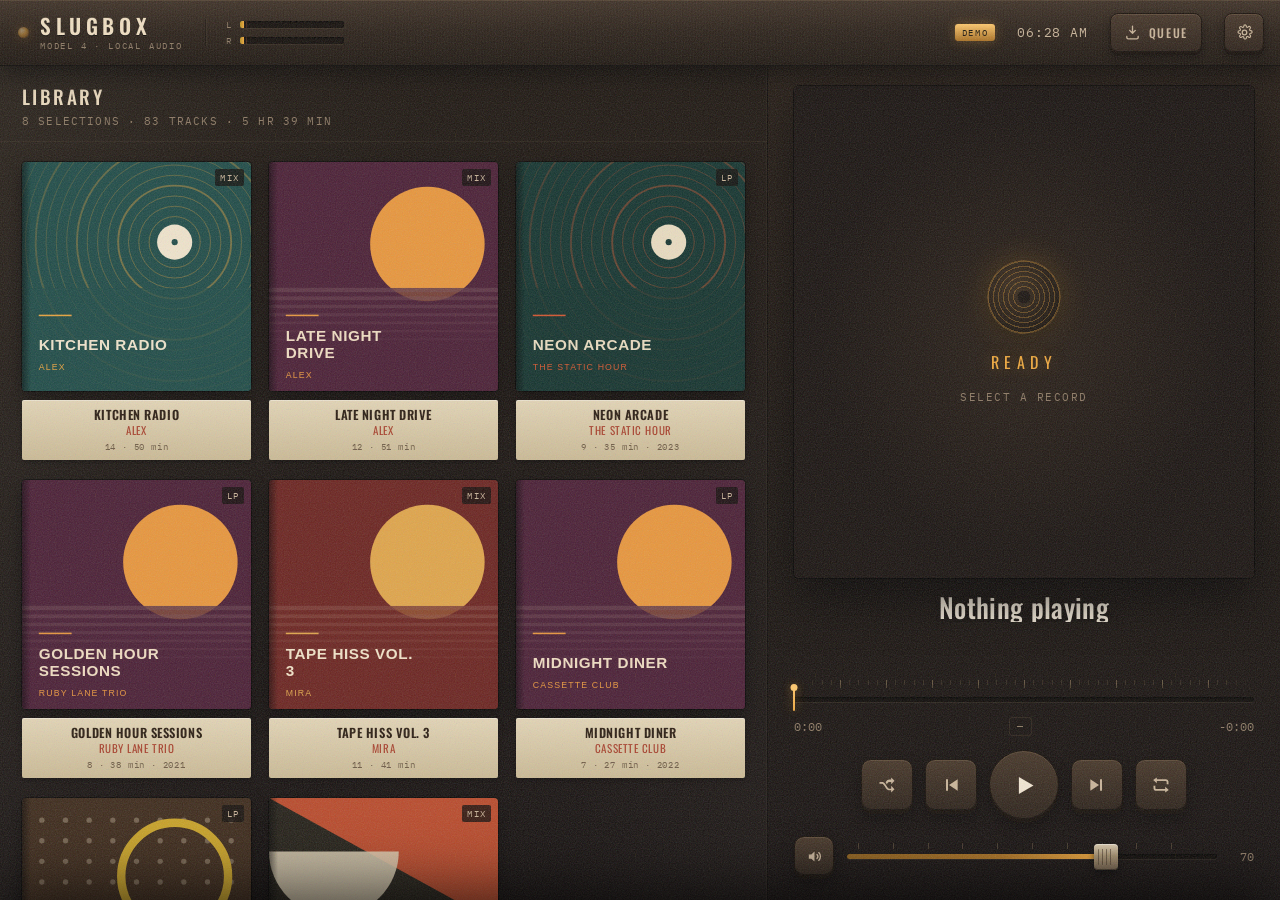
==== static/index.html @ 5a149fad "Complete Slugbox jukebox: offline fonts, download polish, test suite, and clean configuration" ====
<!doctype html>
<html lang="en">
<head>
<meta charset="utf-8">
<meta name="viewport" content="width=device-width, initial-scale=1, viewport-fit=cover">
<meta name="color-scheme" content="dark">
<title>SLUGBOX</title>
<link rel="icon" href="data:image/svg+xml,%3Csvg xmlns='http://www.w3.org/2000/svg' viewBox='0 0 32 32'%3E%3Crect width='32' height='32' rx='6' fill='%231a1410'/%3E%3Ccircle cx='16' cy='16' r='11' fill='none' stroke='%23f0a83c' stroke-width='1.2' opacity='.5'/%3E%3Ccircle cx='16' cy='16' r='7.5' fill='none' stroke='%23f0a83c' stroke-width='1.2' opacity='.7'/%3E%3Ccircle cx='16' cy='16' r='3.6' fill='%23e3d5b6'/%3E%3Ccircle cx='16' cy='16' r='1.1' fill='%231a1410'/%3E%3C/svg%3E">
<link rel="stylesheet" href="fonts.css">
<link rel="preconnect" href="https://fonts.googleapis.com">
<link rel="preconnect" href="https://fonts.gstatic.com" crossorigin>
<link href="https://fonts.googleapis.com/css2?family=IBM+Plex+Mono:wght@400;500&family=Oswald:wght@300;400;500;600&family=Rubik:wght@300;400;500;600&display=swap" rel="stylesheet">
<style>
/* ============================================================
   SLUGBOX — local jukebox
   Palette: warm brown-blacks, amber lamp-light, aged cream.
   No pure black, no pure white, no blue-tinted grays.
   ============================================================ */
:root{
  --bg-0:#120e0b;          /* cabinet shell */
  --bg-1:#1a1410;          /* library bed */
  --bg-2:#221a14;          /* stage bed */
  --bg-3:#2b211a;          /* raised card */
  --bg-4:#382b20;          /* control face */
  --edge:#0d0a08;          /* hard shadow edge */
  --hair:rgba(232,197,141,.10);
  --hair-2:rgba(232,197,141,.055);

  --ink:#f3e7d3;           /* primary */
  --ink-2:#c9b499;         /* secondary */
  --ink-3:#8d7a64;         /* tertiary */

  --amber:#f0a83c;
  --amber-hi:#ffc86b;
  --amber-dim:#a86f21;
  --glow:rgba(240,168,60,.34);

  --cream:#e3d5b6;         /* title-strip paper */
  --cream-2:#cbba95;
  --strip-ink:#2a1c11;
  --strip-red:#a8402c;     /* artist line, as on real title strips */

  --font-display:Oswald,"Arial Narrow","Helvetica Neue Condensed",Impact,sans-serif;
  --font-body:Rubik,"Segoe UI",system-ui,-apple-system,sans-serif;
  --font-mono:"IBM Plex Mono","DejaVu Sans Mono",Consolas,monospace;

  --bevel:inset 0 1px 0 rgba(255,220,170,.12), inset 0 -1px 0 rgba(0,0,0,.5);
  --lift:0 3px 0 #150f0a, 0 7px 14px rgba(0,0,0,.45);
  --r:10px;
  --head-h:66px;
}

*{box-sizing:border-box}
[hidden]{display:none!important}
html,body{height:100%;margin:0}
body{
  background:var(--bg-0);
  color:var(--ink);
  font-family:var(--font-body);
  font-size:14px;
  overflow:hidden;
  -webkit-font-smoothing:antialiased;
  -webkit-tap-highlight-color:transparent;
  user-select:none;
  touch-action:manipulation;
}
button,input,select{font:inherit;color:inherit}
button{cursor:pointer;border:0;background:none;padding:0}
h1,h2,h3,p{margin:0}
.mono{font-family:var(--font-mono);font-variant-numeric:tabular-nums}
.sr{position:absolute;width:1px;height:1px;overflow:hidden;clip:rect(0 0 0 0)}
:focus{outline:none}
:focus-visible{outline:2px solid var(--amber);outline-offset:2px;border-radius:4px}
input:focus-visible{outline:none}   /* .input:focus already draws its own ring */

/* ---- cabinet ------------------------------------------------ */
.cabinet{
  position:relative;height:100%;
  display:grid;grid-template-rows:var(--head-h) minmax(0,1fr);
  background:
    radial-gradient(130% 70% at 50% -12%, rgba(240,168,60,.085), transparent 62%),
    radial-gradient(110% 60% at 50% 112%, rgba(168,64,44,.055), transparent 60%),
    var(--bg-0);
}
/* film grain — static layer, no blend mode (cheap on the Pi) */
.cabinet::after{
  content:"";position:absolute;inset:0;pointer-events:none;z-index:60;opacity:.19;
  background-image:url("data:image/svg+xml,%3Csvg xmlns='http://www.w3.org/2000/svg' width='180' height='180'%3E%3Cfilter id='n'%3E%3CfeTurbulence type='fractalNoise' baseFrequency='.85' numOctaves='3'/%3E%3C/filter%3E%3Crect width='180' height='180' filter='url(%23n)'/%3E%3C/svg%3E");
}

/* ---- faceplate ---------------------------------------------- */
.faceplate{
  position:relative;z-index:10;
  display:flex;align-items:center;gap:22px;padding:0 16px 0 18px;
  background:linear-gradient(180deg,#3d3025 0%,#2a2018 48%,#1d1610 100%);
  border-bottom:1px solid var(--edge);
  box-shadow:inset 0 1px 0 rgba(255,214,160,.10), 0 8px 22px rgba(0,0,0,.55);
}
/* brushed-metal ruling */
.faceplate::before{
  content:"";position:absolute;inset:0;pointer-events:none;
  background:repeating-linear-gradient(90deg,rgba(255,235,205,.016) 0 1px,transparent 1px 3px);
}
.plate{display:flex;align-items:center;gap:11px;position:relative}
.lamp{
  width:11px;height:11px;border-radius:50%;flex:none;
  background:radial-gradient(circle at 35% 32%, #ffe3ad, var(--amber) 42%, #7a4a12 100%);
  box-shadow:0 0 10px var(--glow),0 0 22px rgba(240,168,60,.2),inset 0 0 3px rgba(0,0,0,.4);
  opacity:.5;transition:opacity .35s ease;
}
body.playing .lamp{opacity:1;animation:breathe 3.4s ease-in-out infinite}
@keyframes breathe{0%,100%{opacity:1}50%{opacity:.72}}
.brand{
  font-family:var(--font-display);font-weight:600;font-size:21px;letter-spacing:.22em;line-height:1;
  color:#f0dfc2;text-shadow:0 1px 0 rgba(0,0,0,.65),0 -1px 0 rgba(255,222,176,.10);
}
.model{
  font-family:var(--font-mono);font-size:9px;letter-spacing:.2em;color:var(--ink-3);
  margin-top:4px;
}
.meters{display:flex;flex-direction:column;gap:5px;padding-left:20px;border-left:1px solid rgba(0,0,0,.35);box-shadow:1px 0 0 rgba(255,220,170,.05) inset}
.meter{display:flex;align-items:center;gap:7px}
.mlab{font-family:var(--font-mono);font-size:9px;color:var(--ink-3);width:7px}
.vu{position:relative;width:104px;height:7px;border-radius:2px;background:#140f0b;box-shadow:inset 0 1px 2px rgba(0,0,0,.8),0 1px 0 rgba(255,220,170,.06);overflow:hidden}
.vu i{
  position:absolute;inset:0;transform-origin:left;transform:scaleX(.06);
  background:linear-gradient(90deg,#b8901f 0%,var(--amber) 62%,#c4553a 100%);
  transition:transform .5s cubic-bezier(.4,0,.2,1);
}
body.playing #vuL i{animation:vu 1.9s ease-in-out infinite alternate;transition:none}
body.playing #vuR i{animation:vu 1.45s ease-in-out infinite alternate .2s;transition:none}
@keyframes vu{0%{transform:scaleX(.28)}35%{transform:scaleX(.74)}60%{transform:scaleX(.46)}100%{transform:scaleX(.88)}}
.vu::after{content:"";position:absolute;inset:0;background:repeating-linear-gradient(90deg,transparent 0 4px,#140f0b 4px 6px)}
.spacer{flex:1}
.chip{
  font-family:var(--font-mono);font-size:9px;letter-spacing:.18em;color:#1d1509;
  background:linear-gradient(180deg,var(--amber-hi),var(--amber-dim));
  padding:3px 7px;border-radius:3px;box-shadow:0 0 12px rgba(240,168,60,.3);
}
.clock{font-family:var(--font-mono);font-size:13px;color:var(--ink-2);letter-spacing:.06em;font-variant-numeric:tabular-nums}

/* small faceplate controls */
.ctl{
  height:40px;min-width:40px;padding:0 13px;border-radius:8px;display:flex;align-items:center;gap:8px;
  background:linear-gradient(180deg,#463629,#2c2119);
  border:1px solid #170f09;color:var(--ink-2);
  box-shadow:var(--bevel),0 2px 0 #140e09,0 5px 10px rgba(0,0,0,.4);
  font-family:var(--font-display);font-size:12px;letter-spacing:.14em;font-weight:500;
  position:relative;
}
.ctl.icon{padding:0;justify-content:center}
.ctl:active{transform:translateY(2px);box-shadow:var(--bevel),0 0 0 #140e09,0 2px 5px rgba(0,0,0,.4);filter:brightness(.92)}
.ctl svg{width:17px;height:17px;flex:none}
.ctl .badge{
  position:absolute;top:-5px;right:-5px;min-width:18px;height:18px;padding:0 5px;border-radius:9px;
  background:linear-gradient(180deg,var(--amber-hi),var(--amber-dim));color:#1d1509;
  font-family:var(--font-mono);font-size:10px;line-height:18px;text-align:center;
  box-shadow:0 0 10px rgba(240,168,60,.45);
}

/* ---- deck --------------------------------------------------- */
.deck{
  display:grid;grid-template-columns:minmax(0,1.5fr) minmax(348px,1fr);
  grid-template-rows:minmax(0,1fr);min-height:0;
}
.deck > *{min-height:0}

/* ---- library ------------------------------------------------ */
.library{
  position:relative;min-width:0;min-height:0;display:grid;grid-template-rows:auto minmax(0,1fr);
  background:linear-gradient(180deg,#1e1711 0%,#161110 100%);
  border-right:1px solid var(--edge);
  box-shadow:inset -1px 0 0 rgba(255,220,170,.04);
}
/* glass over the selector panel */
.library::after{
  content:"";position:absolute;inset:0;pointer-events:none;z-index:5;
  background:linear-gradient(104deg,rgba(255,238,206,.05) 0%,rgba(255,238,206,.012) 28%,transparent 46%,transparent 78%,rgba(255,238,206,.022) 100%);
}
.lib-head{
  display:flex;align-items:center;gap:14px;padding:16px 22px 13px;
  border-bottom:1px solid var(--hair-2);position:relative;z-index:6;
}
.back{
  width:40px;height:40px;flex:none;border-radius:8px;display:flex;align-items:center;justify-content:center;
  background:linear-gradient(180deg,#42332614,#2c211900);border:1px solid var(--hair);color:var(--ink-2);
}
.back:active{transform:translateY(1px);background:#2c2119}
.back svg{width:18px;height:18px}
.lib-heads{min-width:0;flex:1}
.lib-title{
  font-family:var(--font-display);font-size:19px;font-weight:500;letter-spacing:.13em;text-transform:uppercase;
  color:#ead9bd;white-space:nowrap;overflow:hidden;text-overflow:ellipsis;
}
.lib-sub{font-family:var(--font-mono);font-size:10.5px;letter-spacing:.11em;color:var(--ink-3);margin-top:4px;text-transform:uppercase}
.lib-actions{display:flex;gap:9px;flex:none}

.lib-body{
  overflow-y:auto;overscroll-behavior:contain;scroll-behavior:smooth;
  position:relative;z-index:6;-webkit-overflow-scrolling:touch;
}
.lib-body::-webkit-scrollbar{width:11px}
.lib-body::-webkit-scrollbar-track{background:#140f0b}
.lib-body::-webkit-scrollbar-thumb{background:#3a2c20;border-radius:6px;border:3px solid #140f0b}
.lib-body::-webkit-scrollbar-thumb:hover{background:#4c3a29}

/* --- shelf of selections (title strips behind glass) --- */
.shelf{
  display:grid;grid-template-columns:repeat(auto-fill,minmax(176px,1fr));gap:20px 18px;
  padding:20px 22px 44px;scroll-snap-type:y proximity;
}
.card{
  position:relative;text-align:left;display:block;border-radius:6px;
  transition:transform .16s cubic-bezier(.3,.9,.4,1);scroll-snap-align:start;
}
.card:active{transform:scale(.975)}
.card .art{
  position:relative;aspect-ratio:1;border-radius:4px;overflow:hidden;
  background:#241c15;
  box-shadow:0 8px 18px rgba(0,0,0,.5),0 0 0 1px rgba(0,0,0,.6),inset 0 0 0 1px rgba(255,220,170,.07);
}
.card .art img{width:100%;height:100%;display:block;object-fit:cover}
/* sleeve spine */
.card .art::before{
  content:"";position:absolute;left:0;top:0;bottom:0;width:9px;z-index:2;
  background:linear-gradient(90deg,rgba(0,0,0,.5),rgba(0,0,0,0));
}
.card .kind{
  position:absolute;top:7px;right:7px;z-index:3;
  font-family:var(--font-mono);font-size:8.5px;letter-spacing:.14em;
  background:rgba(18,14,11,.78);color:var(--ink-2);padding:3px 5px;border-radius:2px;
  backdrop-filter:blur(2px);
}
/* jukebox title strip */
.strip{
  margin-top:9px;padding:7px 9px 8px;border-radius:2px;text-align:center;
  background:linear-gradient(180deg,var(--cream) 0%,var(--cream-2) 100%);
  box-shadow:0 2px 5px rgba(0,0,0,.45),inset 0 1px 0 rgba(255,255,255,.35);
  position:relative;overflow:hidden;
}
.strip .s-title{
  font-family:var(--font-display);font-weight:600;font-size:12.5px;letter-spacing:.045em;
  text-transform:uppercase;color:var(--strip-ink);line-height:1.2;
  white-space:nowrap;overflow:hidden;text-overflow:ellipsis;
}
.strip .s-sub{
  font-family:var(--font-display);font-weight:400;font-size:11px;letter-spacing:.05em;
  text-transform:uppercase;color:var(--strip-red);margin-top:2px;line-height:1.2;
  white-space:nowrap;overflow:hidden;text-overflow:ellipsis;
}
.strip .s-meta{
  font-family:var(--font-mono);font-size:9px;letter-spacing:.09em;color:#6d5a44;margin-top:4px;
}
/* the selection currently on the turntable is backlit */
.card.lit .art{box-shadow:0 8px 20px rgba(0,0,0,.5),0 0 0 1px var(--amber-dim),0 0 26px rgba(240,168,60,.34),inset 0 0 0 1px rgba(255,220,170,.14)}
.card.lit .strip{
  background:linear-gradient(180deg,#ffd98f 0%,#e8a33d 100%);
  box-shadow:0 0 22px rgba(240,168,60,.45),inset 0 1px 0 rgba(255,255,255,.4);
}
.card.lit .strip .s-sub{color:#7a2a17}
.card.lit .strip .s-meta{color:#7d5b26}

/* --- track list --- */
.tracklist{padding:8px 14px 44px}
.trow{
  display:grid;grid-template-columns:46px minmax(0,1fr) minmax(0,.62fr) 62px;
  align-items:center;gap:12px;height:56px;padding:0 10px;width:100%;
  border-radius:6px;position:relative;text-align:left;color:var(--ink-2);
  transition:background .12s ease;
}
.trow + .trow{box-shadow:0 -1px 0 var(--hair-2)}
.trow:hover{background:rgba(255,220,170,.035)}
.trow:active{background:rgba(255,220,170,.06)}
.trow .n{font-family:var(--font-mono);font-size:12px;color:var(--ink-3);text-align:center}
.trow .t{font-size:14.5px;color:var(--ink);white-space:nowrap;overflow:hidden;text-overflow:ellipsis;font-weight:400}
.trow .a{font-size:13px;color:var(--ink-3);white-space:nowrap;overflow:hidden;text-overflow:ellipsis}
.trow .d{font-family:var(--font-mono);font-size:12px;color:var(--ink-3);text-align:right}
.trow.lit{background:linear-gradient(90deg,rgba(240,168,60,.14),rgba(240,168,60,.02) 72%)}
.trow.lit::before{content:"";position:absolute;left:0;top:9px;bottom:9px;width:3px;border-radius:2px;background:var(--amber);box-shadow:0 0 10px var(--glow)}
.trow.lit .t{color:var(--amber-hi)}
.trow.lit .a,.trow.lit .d{color:var(--ink-2)}
.eq{display:flex;gap:2.5px;align-items:flex-end;height:15px;justify-content:center}
.eq i{width:3px;height:100%;border-radius:1px;background:var(--amber);transform-origin:bottom;transform:scaleY(.3);
  animation:eq .86s ease-in-out infinite alternate}
.eq i:nth-child(2){animation-duration:.58s}
.eq i:nth-child(3){animation-duration:1.06s}
@keyframes eq{from{transform:scaleY(.22)}to{transform:scaleY(1)}}
body:not(.playing) .eq i{animation-play-state:paused}

/* ---- stage (now playing) ------------------------------------ */
.stage{
  position:relative;min-width:0;min-height:0;overflow:hidden;
  display:flex;flex-direction:column;gap:14px;
  padding:20px 26px 22px;
  background:linear-gradient(180deg,#241b14 0%,#1a1410 62%,#161110 100%);
}
.stage::before{
  content:"";position:absolute;left:50%;top:6%;width:120%;height:52%;transform:translateX(-50%);
  pointer-events:none;
  background:radial-gradient(closest-side,rgba(240,168,60,.15),rgba(240,168,60,.04) 58%,transparent 76%);
  opacity:.35;transition:opacity .5s ease;
}
body.playing .stage::before{opacity:1}

.sleeve-wrap{flex:1 1 auto;min-height:0;display:flex;align-items:center;justify-content:center}
.sleeve{
  position:relative;height:100%;aspect-ratio:1;max-width:100%;border-radius:5px;
  background:#1c1610;
  box-shadow:0 22px 46px rgba(0,0,0,.62),0 0 0 1px rgba(0,0,0,.7),inset 0 0 0 1px rgba(255,220,170,.10);
}
.sleeve img{
  position:absolute;inset:0;width:100%;height:100%;object-fit:cover;border-radius:5px;
  opacity:0;transition:opacity .34s ease;
}
.sleeve img.on{opacity:1}
/* vinyl spine + glass */
.sleeve::before{
  content:"";position:absolute;left:0;top:0;bottom:0;width:12px;z-index:3;border-radius:5px 0 0 5px;
  background:linear-gradient(90deg,rgba(0,0,0,.55),rgba(0,0,0,0));
}
.sleeve::after{
  content:"";position:absolute;inset:0;z-index:3;border-radius:5px;pointer-events:none;
  background:linear-gradient(118deg,rgba(255,240,212,.09) 0%,transparent 34%,transparent 100%);
}
/* empty state — waiting for a coin */
.empty{
  position:absolute;inset:0;z-index:4;display:flex;flex-direction:column;align-items:center;justify-content:center;gap:16px;
  border-radius:5px;background:radial-gradient(closest-side,#2a2018,#191310 88%);
  transition:opacity .3s ease;
}
.empty.gone{opacity:0;pointer-events:none}
.coin{
  width:74px;height:74px;border-radius:50%;position:relative;
  background:
    radial-gradient(circle at 50% 50%, #1a1410 0 12%, transparent 12.5%),
    repeating-radial-gradient(circle at 50% 50%, rgba(240,168,60,.30) 0 1px, transparent 1px 5px),
    radial-gradient(circle at 38% 34%, #3a2c1e, #1d1610 72%);
  box-shadow:0 0 30px rgba(240,168,60,.22),inset 0 0 0 1px rgba(240,168,60,.3),0 6px 16px rgba(0,0,0,.5);
  animation:coinglow 4s ease-in-out infinite;
}
@keyframes coinglow{0%,100%{box-shadow:0 0 22px rgba(240,168,60,.16),inset 0 0 0 1px rgba(240,168,60,.25),0 6px 16px rgba(0,0,0,.5)}50%{box-shadow:0 0 38px rgba(240,168,60,.32),inset 0 0 0 1px rgba(240,168,60,.42),0 6px 16px rgba(0,0,0,.5)}}
.empty-t{font-family:var(--font-display);font-size:16px;letter-spacing:.34em;color:var(--amber);text-transform:uppercase;text-shadow:0 0 16px var(--glow)}
.empty-s{font-family:var(--font-mono);font-size:10.5px;letter-spacing:.14em;color:var(--ink-3);text-transform:uppercase}

.meta{flex:none;min-width:0;text-align:center}
.np-title{
  font-family:var(--font-display);font-weight:500;font-size:clamp(20px,2.1vw,31px);line-height:1.12;
  letter-spacing:.012em;color:#f6ecdb;
  display:-webkit-box;-webkit-line-clamp:2;-webkit-box-orient:vertical;overflow:hidden;
  text-shadow:0 2px 10px rgba(0,0,0,.5);
}
.np-artist{font-size:15px;color:var(--amber);margin-top:6px;letter-spacing:.015em;white-space:nowrap;overflow:hidden;text-overflow:ellipsis}
.np-album{font-family:var(--font-mono);font-size:10.5px;letter-spacing:.14em;color:var(--ink-3);margin-top:6px;text-transform:uppercase;white-space:nowrap;overflow:hidden;text-overflow:ellipsis}

/* --- radio-dial timeline --- */
.dial-wrap{flex:none}
.dial{position:relative;height:30px;cursor:pointer;touch-action:none}
.dial-ticks{
  position:absolute;left:0;right:0;top:0;height:8px;
  background:repeating-linear-gradient(90deg,rgba(232,197,141,.26) 0 1px,transparent 1px 10%);
  -webkit-mask-image:linear-gradient(90deg,transparent,#000 6%,#000 94%,transparent);
  mask-image:linear-gradient(90deg,transparent,#000 6%,#000 94%,transparent);
}
.dial-ticks::after{
  content:"";position:absolute;left:0;right:0;top:0;height:5px;
  background:repeating-linear-gradient(90deg,rgba(232,197,141,.26) 0 1px,transparent 1px 2%);
  opacity:.5;
}
.dial-slot{
  position:absolute;left:0;right:0;top:17px;height:5px;border-radius:3px;overflow:hidden;
  background:#100c09;box-shadow:inset 0 1px 3px rgba(0,0,0,.9),0 1px 0 rgba(255,220,170,.07);
}
.dial-fill{
  position:absolute;inset:0;transform-origin:left;transform:scaleX(0);
  background:linear-gradient(90deg,#9c6a1c,var(--amber) 70%,var(--amber-hi));
}
.dial-needle{
  position:absolute;top:8px;left:0;width:2px;height:23px;border-radius:1px;margin-left:-1px;
  background:linear-gradient(180deg,var(--amber-hi),var(--amber));
  box-shadow:0 0 8px var(--glow),0 0 16px rgba(240,168,60,.3);
  transform:translateX(0);
}
.dial-needle::after{
  content:"";position:absolute;top:-4px;left:50%;transform:translateX(-50%);
  width:7px;height:7px;border-radius:50%;background:var(--amber-hi);
  box-shadow:0 0 9px var(--glow);
}
.times{display:flex;align-items:center;justify-content:space-between;margin-top:7px;font-family:var(--font-mono);font-size:11.5px;color:var(--ink-3);font-variant-numeric:tabular-nums}
.fmtchip{font-size:9.5px;letter-spacing:.13em;color:var(--ink-3);border:1px solid var(--hair);padding:2px 7px;border-radius:3px}

/* --- transport --- */
.transport{flex:none;display:flex;align-items:center;justify-content:center;gap:12px}
.btn{
  display:flex;align-items:center;justify-content:center;flex:none;
  background:linear-gradient(180deg,#463628,#2b2119);
  border:1px solid #160f09;border-radius:var(--r);color:var(--ink-2);
  box-shadow:var(--bevel),var(--lift);
  transition:filter .12s ease,color .15s ease;
}
.btn:active{transform:translateY(3px);box-shadow:var(--bevel),0 0 0 #150f0a,0 2px 6px rgba(0,0,0,.4);filter:brightness(.9)}
.btn.sq{width:52px;height:52px}
.btn.sq svg{width:20px;height:20px}
.btn.play{width:70px;height:70px;border-radius:50%;color:var(--ink)}
.btn.play svg{width:27px;height:27px}
body.playing .btn.play{
  background:linear-gradient(180deg,#ffcb74,#d38c28);color:#20160a;
  border-color:#6b4310;
  box-shadow:inset 0 1px 0 rgba(255,245,220,.5),inset 0 -1px 0 rgba(0,0,0,.3),0 3px 0 #6d4611,0 8px 20px rgba(240,168,60,.3);
}
.btn.on{color:var(--amber);box-shadow:var(--bevel),var(--lift),0 0 16px rgba(240,168,60,.22)}
.btn.on::after{content:"";position:absolute;bottom:7px;left:50%;transform:translateX(-50%);width:4px;height:4px;border-radius:50%;background:var(--amber);box-shadow:0 0 7px var(--glow)}
.btn.sq{position:relative}
.rep-one{position:absolute;top:8px;right:9px;font-family:var(--font-mono);font-size:8px;color:var(--amber)}
.btn.sm{height:34px;padding:0 13px;border-radius:7px;font-family:var(--font-display);font-size:11.5px;letter-spacing:.14em;font-weight:500;gap:7px}
.btn.sm svg{width:14px;height:14px}
.btn.solid{background:linear-gradient(180deg,#ffcb74,#d38c28);color:#20160a;border-color:#6b4310;box-shadow:inset 0 1px 0 rgba(255,245,220,.45),0 3px 0 #6d4611,0 6px 14px rgba(0,0,0,.4)}

/* --- fader --- */
.fader{flex:none;display:flex;align-items:center;gap:13px;height:44px}
.fader .btn{width:40px;height:40px}
.fader .btn svg{width:17px;height:17px}
.fader-rail{position:relative;flex:1;height:44px;cursor:pointer;touch-action:none}
.fader-ticks{
  position:absolute;left:11px;right:11px;top:9px;height:6px;
  background:repeating-linear-gradient(90deg,rgba(232,197,141,.22) 0 1px,transparent 1px 10%);
}
.fader-slot{
  position:absolute;left:0;right:0;top:20px;height:5px;border-radius:3px;overflow:hidden;
  background:#100c09;box-shadow:inset 0 1px 3px rgba(0,0,0,.9),0 1px 0 rgba(255,220,170,.07);
}
.fader-fill{position:absolute;inset:0;transform-origin:left;background:linear-gradient(90deg,#8a5c19,var(--amber-dim) 60%,var(--amber))}
.fader-cap{
  position:absolute;top:10px;left:0;width:24px;height:26px;margin-left:-12px;border-radius:4px;
  background:linear-gradient(180deg,#e0cfb2 0%,#a5906f 46%,#6c5a46 100%);
  box-shadow:0 3px 7px rgba(0,0,0,.6),inset 0 1px 0 rgba(255,255,255,.45),inset 0 -1px 0 rgba(0,0,0,.4);
}
.fader-cap::after{
  content:"";position:absolute;inset:5px 4px;border-radius:1px;
  background:repeating-linear-gradient(90deg,rgba(60,45,30,.55) 0 1px,transparent 1px 4px);
}
.volnum{font-size:11.5px;color:var(--ink-3);width:24px;text-align:right}

/* ---- scrim / tray / modal ----------------------------------- */
.scrim{position:fixed;inset:0;z-index:70;background:rgba(10,7,5,.62);opacity:0;transition:opacity .26s ease;pointer-events:none}
.scrim.on{opacity:1;pointer-events:auto}

.tray{
  position:fixed;left:0;right:0;bottom:0;z-index:80;height:min(74vh,600px);
  display:grid;grid-template-rows:auto minmax(0,1fr);
  background:linear-gradient(180deg,#2a211a 0%,#1b1510 14%,#171210 100%);
  border-top:1px solid rgba(255,220,170,.14);
  box-shadow:0 -22px 60px rgba(0,0,0,.65);
  border-radius:14px 14px 0 0;
  transform:translateY(102%);transition:transform .3s cubic-bezier(.3,.9,.35,1);
}
.tray.on{transform:translateY(0)}
.tray-head{
  display:flex;align-items:center;gap:14px;padding:14px 20px;border-bottom:1px solid var(--hair-2);
  background:linear-gradient(180deg,#3a2d22,#241c15);border-radius:13px 13px 0 0;
  box-shadow:inset 0 1px 0 rgba(255,220,170,.10);
}
.tray-head::before{
  content:"";position:absolute;left:50%;top:7px;transform:translateX(-50%);width:44px;height:4px;border-radius:2px;background:rgba(255,220,170,.16)
}
.tray-title{font-family:var(--font-display);font-size:13.5px;letter-spacing:.2em;color:#e8d7bb;text-transform:uppercase}
.tray-body{overflow-y:auto;overscroll-behavior:contain;display:grid;grid-template-columns:minmax(0,1fr) minmax(0,1.1fr);gap:26px;padding:20px 22px 26px}
.tray-col{min-width:0}
.lbl{font-family:var(--font-mono);font-size:9.5px;letter-spacing:.2em;color:var(--ink-3);text-transform:uppercase;margin-bottom:9px}
.inrow{display:flex;gap:9px}
.input{
  flex:1;min-width:0;height:44px;padding:0 13px;border-radius:7px;
  background:#120e0b;border:1px solid #0b0806;color:var(--ink);
  box-shadow:inset 0 2px 5px rgba(0,0,0,.65),0 1px 0 rgba(255,220,170,.06);
  font-family:var(--font-mono);font-size:12.5px;user-select:text;
}
.input::placeholder{color:#6b5a48}
.input:focus{border-color:var(--amber-dim);box-shadow:inset 0 2px 5px rgba(0,0,0,.65),0 0 0 2px rgba(240,168,60,.18)}
.hint{font-family:var(--font-mono);font-size:10.5px;color:var(--ink-3);margin-top:9px;letter-spacing:.04em;line-height:1.5}
.hint.bad{color:#d9724f}
@keyframes spin{to{transform:rotate(360deg)}}
.spinner{display:inline-block;width:11px;height:11px;border:2px solid var(--amber-dim);border-top-color:var(--amber-hi);border-radius:50%;animation:spin .75s linear infinite;vertical-align:-1px;margin-right:6px}

.preview{margin-top:18px;display:flex;gap:14px;padding:14px;border-radius:9px;background:#221a14;border:1px solid var(--hair-2);box-shadow:inset 0 1px 0 rgba(255,220,170,.06)}
.preview img{width:84px;height:84px;border-radius:4px;flex:none;box-shadow:0 4px 12px rgba(0,0,0,.5)}
.pv-body{min-width:0;flex:1;display:flex;flex-direction:column}
.pv-kind{font-family:var(--font-mono);font-size:9.5px;letter-spacing:.17em;color:var(--amber);text-transform:uppercase}
.pv-name{font-family:var(--font-display);font-size:17px;font-weight:500;color:var(--ink);margin-top:4px;white-space:nowrap;overflow:hidden;text-overflow:ellipsis}
/* A long music_dir must not push the DOWNLOAD button off the card. */
.pv-meta{
  font-family:var(--font-mono);font-size:10.5px;color:var(--ink-3);margin-top:4px;
  white-space:nowrap;overflow:hidden;text-overflow:ellipsis;direction:rtl;text-align:left;
}
.pv-act{margin-top:auto;padding-top:10px}

.jobs{display:flex;flex-direction:column;gap:11px}
.empty-jobs{font-family:var(--font-mono);font-size:11px;color:#6b5a48;letter-spacing:.09em;padding:22px;text-align:center;border:1px dashed var(--hair-2);border-radius:9px}
.job{border-radius:9px;background:#211a14;border:1px solid var(--hair-2);overflow:hidden}
.job-head{display:flex;align-items:center;gap:12px;padding:11px 13px;width:100%;text-align:left}
.job-head img{width:42px;height:42px;border-radius:3px;flex:none}
.job-i{flex:1;min-width:0}
.job-name{font-size:13.5px;color:var(--ink);white-space:nowrap;overflow:hidden;text-overflow:ellipsis}
.job-sub{font-family:var(--font-mono);font-size:10px;color:var(--ink-3);margin-top:3px;letter-spacing:.06em}
.job-pct{font-family:var(--font-mono);font-size:12px;color:var(--amber);flex:none}
.job-bar{height:3px;background:#120e0b}
.job-bar i{display:block;height:100%;background:linear-gradient(90deg,var(--amber-dim),var(--amber));transition:width .4s linear}
.job-tracks{max-height:0;overflow:hidden;transition:max-height .28s ease}
.job.open .job-tracks{max-height:340px;overflow-y:auto}
.jt{display:grid;grid-template-columns:16px minmax(0,1fr) auto;gap:10px;align-items:center;padding:7px 13px;font-size:12.5px;color:var(--ink-3)}
.jt + .jt{box-shadow:0 -1px 0 var(--hair-2)}
.jt .nm{white-space:nowrap;overflow:hidden;text-overflow:ellipsis}
.jt .st{font-family:var(--font-mono);font-size:9.5px;letter-spacing:.11em;text-transform:uppercase}
.dot{width:7px;height:7px;border-radius:50%;background:#4a3b2c}
.jt[data-s="downloading"] .dot{background:var(--amber);box-shadow:0 0 8px var(--glow)}
.jt[data-s="downloading"]{color:var(--ink)}
.jt[data-s="done"] .dot{background:#7fa04a}
.jt[data-s="done"] .nm{color:var(--ink-2)}
.jt[data-s="failed"] .dot{background:#c4553a}
.jt[data-s="failed"] .st{color:#d9724f}
.jt[data-s="skipped"] .dot{background:#6f5c46}
.jt-now .nm{color:var(--amber-hi)}
.jt-now .st{color:var(--amber)}
.jt-act{padding:9px 13px;display:flex;justify-content:flex-end;box-shadow:0 -1px 0 var(--hair-2)}
.job-noart{
  width:42px;height:42px;border-radius:3px;flex:none;
  background:linear-gradient(135deg,#3a2c1f,#241c15);
  box-shadow:inset 0 0 0 1px rgba(255,220,170,.08);
}

.modal{
  position:fixed;z-index:85;left:50%;top:50%;transform:translate(-50%,-48%) scale(.98);
  width:min(440px,92vw);border-radius:12px;opacity:0;pointer-events:none;
  background:linear-gradient(180deg,#2a211a,#1a1410);
  border:1px solid rgba(255,220,170,.12);
  box-shadow:0 30px 70px rgba(0,0,0,.7),inset 0 1px 0 rgba(255,220,170,.10);
  transition:opacity .2s ease,transform .2s ease;
}
.modal.on{opacity:1;pointer-events:auto;transform:translate(-50%,-50%) scale(1)}
.modal .tray-head{border-radius:11px 11px 0 0;position:relative}
.modal .tray-head::before{display:none}   /* grab handle belongs to the pull-up tray only */
.set-body{padding:18px 20px 20px;display:flex;flex-direction:column;gap:16px}
.field{display:flex;flex-direction:column;gap:8px}
.seg{display:flex;gap:6px;flex-wrap:wrap}
.seg button{
  height:38px;padding:0 14px;border-radius:7px;font-family:var(--font-mono);font-size:11px;letter-spacing:.1em;
  background:#251d16;border:1px solid var(--hair-2);color:var(--ink-3);
}
.seg button.on{background:linear-gradient(180deg,#ffcb74,#d38c28);color:#20160a;border-color:#6b4310;box-shadow:0 0 14px rgba(240,168,60,.25)}

.toast{
  position:fixed;left:20px;bottom:20px;z-index:90;display:flex;align-items:center;gap:10px;
  padding:12px 16px;border-radius:9px;
  background:linear-gradient(180deg,#3a2d22,#241c15);border:1px solid rgba(255,220,170,.14);
  box-shadow:0 12px 30px rgba(0,0,0,.55),inset 0 1px 0 rgba(255,220,170,.10);
  font-size:13px;color:var(--ink);
  transform:translateY(14px);opacity:0;transition:opacity .25s ease,transform .25s ease;pointer-events:none;
}
.toast.on{opacity:1;transform:translateY(0)}
.toast .lamp{opacity:1}

/* ---- adaptive ------------------------------------------------ */
@media (max-width:1180px){
  .deck{grid-template-columns:minmax(0,1.32fr) minmax(300px,1fr)}
  .stage{padding:16px 18px 18px;gap:11px}
  .shelf{grid-template-columns:repeat(auto-fill,minmax(148px,1fr));gap:16px 14px;padding:16px 16px 40px}
  .meters{display:none}
  .trow{grid-template-columns:40px minmax(0,1fr) 58px;gap:10px}
  .trow .a{display:none}
}
@media (max-height:700px){
  :root{--head-h:54px}
  .brand{font-size:18px}
  .model{display:none}
  .stage{padding:12px 16px 14px;gap:9px}
  .btn.play{width:58px;height:58px}
  .btn.play svg{width:23px;height:23px}
  .btn.sq{width:46px;height:46px}
  .np-title{font-size:clamp(17px,2vw,23px);-webkit-line-clamp:1}
  .np-artist{font-size:13.5px;margin-top:3px}
  .np-album{margin-top:3px}
  .lib-head{padding:11px 16px 9px}
  .shelf{grid-template-columns:repeat(auto-fill,minmax(140px,1fr))}
  .fader{height:40px}
}
@media (max-width:860px){
  .deck{grid-template-columns:minmax(0,1fr)}
  .stage{display:none}
  .tray-body{grid-template-columns:minmax(0,1fr)}
}
@media (prefers-reduced-motion:reduce){
  *{animation-duration:.001ms!important;animation-iteration-count:1!important;transition-duration:.001ms!important}
}
</style>
</head>
<body>

<svg style="display:none" aria-hidden="true">
  <symbol id="i-play" viewBox="0 0 24 24"><path d="M7 4.5v15l13-7.5z" fill="currentColor"/></symbol>
  <symbol id="i-pause" viewBox="0 0 24 24"><path d="M7 4.5h4v15H7zM13 4.5h4v15h-4z" fill="currentColor"/></symbol>
  <symbol id="i-prev" viewBox="0 0 24 24"><path d="M6 5h2.4v14H6zM20 5v14L9.6 12z" fill="currentColor"/></symbol>
  <symbol id="i-next" viewBox="0 0 24 24"><path d="M15.6 5H18v14h-2.4zM4 5l10.4 7L4 19z" fill="currentColor"/></symbol>
  <symbol id="i-shuffle" viewBox="0 0 24 24"><path d="M17 3l4 4-4 4V8.4h-2.1c-1 0-1.6.4-2.3 1.4l-.8 1.2-1.5-2.2.6-.9C11.9 6.2 13.1 5.4 15 5.4H17zM17 13l4 4-4 4v-2.6h-2c-1.9 0-3.1-.8-4-2.1l-3-4.5c-.7-1-1.3-1.4-2.3-1.4H3V8.4h2.7c1.9 0 3.1.8 4 2.1l3 4.5c.7 1 1.3 1.4 2.3 1.4H17z" fill="currentColor"/></symbol>
  <symbol id="i-repeat" viewBox="0 0 24 24"><path d="M7 5h10.5a3.5 3.5 0 013.5 3.5V11h-2.2V8.5c0-.7-.6-1.3-1.3-1.3H7v2.6L2.6 6.1 7 2.9V5zM17 19H6.5A3.5 3.5 0 013 15.5V13h2.2v2.5c0 .7.6 1.3 1.3 1.3H17v-2.6l4.4 3.7L17 21.1V19z" fill="currentColor"/></symbol>
  <symbol id="i-vol" viewBox="0 0 24 24"><path d="M4 9h3.5L12 5v14l-4.5-4H4z" fill="currentColor"/><path d="M15.5 9.2a4 4 0 010 5.6M18 6.5a7.6 7.6 0 010 11" fill="none" stroke="currentColor" stroke-width="1.9" stroke-linecap="round"/></symbol>
  <symbol id="i-mute" viewBox="0 0 24 24"><path d="M4 9h3.5L12 5v14l-4.5-4H4z" fill="currentColor"/><path d="M16 9.5l5 5M21 9.5l-5 5" fill="none" stroke="currentColor" stroke-width="1.9" stroke-linecap="round"/></symbol>
  <symbol id="i-dl" viewBox="0 0 24 24"><path d="M12 3v10m0 0l4-4m-4 4l-4-4M4 17.5V19a2 2 0 002 2h12a2 2 0 002-2v-1.5" fill="none" stroke="currentColor" stroke-width="1.9" stroke-linecap="round" stroke-linejoin="round"/></symbol>
  <symbol id="i-gear" viewBox="0 0 24 24"><path d="M12 15.2a3.2 3.2 0 100-6.4 3.2 3.2 0 000 6.4z" fill="none" stroke="currentColor" stroke-width="1.8"/><path d="M19.4 13.9a1.5 1.5 0 00.3 1.6l.1.1a1.8 1.8 0 11-2.5 2.5l-.1-.1a1.5 1.5 0 00-1.6-.3 1.5 1.5 0 00-.9 1.4v.2a1.8 1.8 0 11-3.6 0v-.1a1.5 1.5 0 00-1-1.4 1.5 1.5 0 00-1.6.3l-.1.1a1.8 1.8 0 11-2.5-2.5l.1-.1a1.5 1.5 0 00.3-1.6 1.5 1.5 0 00-1.4-.9h-.2a1.8 1.8 0 110-3.6h.1a1.5 1.5 0 001.4-1 1.5 1.5 0 00-.3-1.6l-.1-.1a1.8 1.8 0 112.5-2.5l.1.1a1.5 1.5 0 001.6.3h.1a1.5 1.5 0 00.9-1.4v-.2a1.8 1.8 0 113.6 0v.1a1.5 1.5 0 00.9 1.4 1.5 1.5 0 001.6-.3l.1-.1a1.8 1.8 0 112.5 2.5l-.1.1a1.5 1.5 0 00-.3 1.6v.1a1.5 1.5 0 001.4.9h.2a1.8 1.8 0 110 3.6h-.1a1.5 1.5 0 00-1.4.9z" fill="none" stroke="currentColor" stroke-width="1.6"/></symbol>
  <symbol id="i-back" viewBox="0 0 24 24"><path d="M15 5l-7 7 7 7" fill="none" stroke="currentColor" stroke-width="2.1" stroke-linecap="round" stroke-linejoin="round"/></symbol>
  <symbol id="i-x" viewBox="0 0 24 24"><path d="M6 6l12 12M18 6L6 18" fill="none" stroke="currentColor" stroke-width="2" stroke-linecap="round"/></symbol>
</svg>

<div class="cabinet">

  <header class="faceplate">
    <div class="plate">
      <span class="lamp" id="lamp"></span>
      <div>
        <div class="brand">SLUGBOX</div>
        <div class="model">MODEL 4 · LOCAL AUDIO</div>
      </div>
    </div>

    <div class="meters" aria-hidden="true">
      <div class="meter"><span class="mlab">L</span><div class="vu" id="vuL"><i></i></div></div>
      <div class="meter"><span class="mlab">R</span><div class="vu" id="vuR"><i></i></div></div>
    </div>

    <div class="spacer"></div>
    <div class="chip" id="modeChip" hidden>DEMO</div>
    <div class="clock mono" id="clock">--:--</div>
    <button class="ctl" id="btnTray" aria-label="Download queue">
      <svg><use href="#i-dl"/></svg><span>QUEUE</span>
      <span class="badge" id="dlBadge" hidden>0</span>
    </button>
    <button class="ctl icon" id="btnSettings" aria-label="Settings"><svg><use href="#i-gear"/></svg></button>
  </header>

  <main class="deck">

    <section class="library" aria-label="Library">
      <div class="lib-head">
        <button class="back" id="btnBack" hidden aria-label="Back to library"><svg><use href="#i-back"/></svg></button>
        <div class="lib-heads">
          <div class="lib-title" id="libTitle">LIBRARY</div>
          <div class="lib-sub" id="libSub">—</div>
        </div>
        <div class="lib-actions" id="libActions" hidden>
          <button class="btn sm" id="btnPlayAll"><svg><use href="#i-play"/></svg>PLAY</button>
          <button class="btn sm" id="btnShufFolder"><svg><use href="#i-shuffle"/></svg>SHUFFLE</button>
        </div>
      </div>
      <div class="lib-body" id="libBody"></div>
    </section>

    <section class="stage" aria-label="Now playing">
      <div class="sleeve-wrap">
        <div class="sleeve" id="sleeve">
          <img id="artA" alt="" decoding="async">
          <img id="artB" alt="" decoding="async">
          <div class="empty" id="emptyState">
            <div class="coin"></div>
            <div class="empty-t">Ready</div>
            <div class="empty-s">Select a record</div>
          </div>
        </div>
      </div>

      <div class="meta">
        <h1 class="np-title" id="npTitle">Nothing playing</h1>
        <div class="np-artist" id="npArtist">&nbsp;</div>
        <div class="np-album" id="npAlbum">&nbsp;</div>
      </div>

      <div class="dial-wrap">
        <div class="dial" id="dial" role="slider" aria-label="Seek" aria-valuemin="0" aria-valuemax="100" aria-valuenow="0" tabindex="0">
          <div class="dial-ticks"></div>
          <div class="dial-slot"><div class="dial-fill" id="dialFill"></div></div>
          <div class="dial-needle" id="needle"></div>
        </div>
        <div class="times">
          <span id="tNow">0:00</span>
          <span class="fmtchip mono" id="fmtChip">—</span>
          <span id="tLeft">0:00</span>
        </div>
      </div>

      <div class="transport">
        <button class="btn sq" id="btnShuffle" aria-label="Shuffle"><svg><use href="#i-shuffle"/></svg></button>
        <button class="btn sq" id="btnPrev" aria-label="Previous"><svg><use href="#i-prev"/></svg></button>
        <button class="btn play" id="btnPlay" aria-label="Play"><svg><use href="#i-play" id="playIcon"/></svg></button>
        <button class="btn sq" id="btnNext" aria-label="Next"><svg><use href="#i-next"/></svg></button>
        <button class="btn sq" id="btnRepeat" aria-label="Repeat"><svg><use href="#i-repeat"/></svg><span class="rep-one" id="repOne" hidden>1</span></button>
      </div>

      <div class="fader">
        <button class="btn" id="btnMute" aria-label="Mute"><svg><use href="#i-vol" id="volIcon"/></svg></button>
        <div class="fader-rail" id="volRail" role="slider" aria-label="Volume" aria-valuemin="0" aria-valuemax="100" aria-valuenow="70" tabindex="0">
          <div class="fader-ticks"></div>
          <div class="fader-slot"><div class="fader-fill" id="volFill"></div></div>
          <div class="fader-cap" id="volCap"></div>
        </div>
        <span class="volnum mono" id="volNum">70</span>
      </div>
    </section>

  </main>
</div>

<div class="scrim" id="scrim"></div>

<section class="tray" id="tray" aria-label="Download service panel">
  <div class="tray-head" style="position:relative">
    <div class="tray-title">Service Panel · Downloads</div>
    <div class="spacer"></div>
    <button class="ctl icon" id="btnTrayClose" aria-label="Close"><svg><use href="#i-x"/></svg></button>
  </div>
  <div class="tray-body">
    <div class="tray-col">
      <div class="lbl">Spotify URL</div>
      <div class="inrow">
        <input id="urlIn" class="input" placeholder="https://open.spotify.com/playlist/…" spellcheck="false" autocomplete="off">
        <button class="btn sm solid" id="btnFetch">FETCH</button>
      </div>
      <div class="hint" id="urlHint">Track, album and playlist links are accepted. Audio is fetched by the backend and tagged before it lands on disk.</div>
      <div class="preview" id="preview" hidden></div>
    </div>
    <div class="tray-col">
      <div class="lbl">Queue</div>
      <div class="jobs" id="jobs"><div class="empty-jobs">Nothing downloading.</div></div>
    </div>
  </div>
</section>

<section class="modal" id="settings" aria-label="Settings">
  <div class="tray-head">
    <div class="tray-title">Settings</div>
    <div class="spacer"></div>
    <button class="ctl icon" id="btnSetClose" aria-label="Close"><svg><use href="#i-x"/></svg></button>
  </div>
  <div class="set-body">
    <div class="field">
      <div class="lbl">Audio format</div>
      <div class="seg" id="segFormat"></div>
    </div>
    <div class="field">
      <div class="lbl">Quality</div>
      <div class="seg" id="segQuality"></div>
    </div>
    <div class="field">
      <div class="lbl">Download location</div>
      <input id="setPath" class="input" spellcheck="false" autocomplete="off">
    </div>
    <div class="hint" id="setHint">Saved locally. The backend reads these on the next enqueue.</div>
  </div>
</section>

<div class="toast" id="toast"><span class="lamp"></span><span id="toastText"></span></div>

<audio id="audio" preload="none"></audio>

<script>
"use strict";
/* ==========================================================================
   SLUGBOX — vanilla JS, no build step, no framework.
   Two runtime modes:
     live  — talks to the backend described in API below
     demo  — hardcoded library + simulated transport & downloads
   Mode is auto-detected: we try GET /api/library and fall back to demo.
   ========================================================================== */

const CONFIG = {
  mode: "auto",            // "auto" | "live" | "demo"
  apiBase: "",             // e.g. "http://pi.local:8080" for a remote backend
  wsPath: "/ws",
  seekStep: 5,
  volStep: 0.05
};

const $  = (s, r) => (r || document).querySelector(s);
const $$ = (s, r) => Array.from((r || document).querySelectorAll(s));
const clamp = (v, a, b) => v < a ? a : v > b ? b : v;

function fmtTime(s){
  if (!isFinite(s) || s < 0) s = 0;
  const m = Math.floor(s / 60), r = Math.floor(s % 60);
  return m + ":" + String(r).padStart(2, "0");
}
function fmtLong(s){
  const h = Math.floor(s / 3600), m = Math.round((s % 3600) / 60);
  return h ? h + " hr " + m + " min" : m + " min";
}
function hash(str){
  let h = 2166136261;
  for (let i = 0; i < str.length; i++){ h ^= str.charCodeAt(i); h = Math.imul(h, 16777619); }
  return h >>> 0;
}

/* --------------------------------------------------------------------------
   Generated cover art (demo mode only).
   Mid-century record-sleeve motifs, warm palettes, drawn as inline SVG so the
   player never reaches the network for an image.
   -------------------------------------------------------------------------- */
const PALETTES = [
  ["#1f4b47", "#e8a33d", "#f0e4cc"],
  ["#6b2420", "#e0a54a", "#f2e3c8"],
  ["#2a2f52", "#d9663f", "#ecd9b8"],
  ["#3d2a1b", "#c9a227", "#ede0c4"],
  ["#14342f", "#d4562f", "#e9dcc0"],
  ["#4a1f35", "#e8963c", "#f0ddc2"],
  ["#242018", "#c94f2e", "#ded0b4"],
  ["#1b3a5c", "#eab04a", "#eee1c6"]
];
const esc = s => String(s).replace(/&/g, "&amp;").replace(/</g, "&lt;").replace(/>/g, "&gt;");

function wrapTitle(t, max){
  const words = String(t).toUpperCase().split(/\s+/);
  const lines = []; let cur = "";
  for (const w of words){
    if (!cur) cur = w;
    else if ((cur + " " + w).length <= max) cur += " " + w;
    else { lines.push(cur); cur = w; if (lines.length === 2) break; }
  }
  if (cur && lines.length < 2) lines.push(cur);
  return lines.slice(0, 2);
}

function motif(kind, p){
  if (kind === 0){ // record grooves
    let g = "";
    for (let i = 0; i < 16; i++)
      g += `<circle cx="400" cy="210" r="${40 + i * 27}" fill="none" stroke="${p[1]}" stroke-width="${i % 4 === 0 ? 5 : 2}" opacity="${0.5 - i * 0.022}"/>`;
    return g + `<circle cx="400" cy="210" r="46" fill="${p[2]}"/><circle cx="400" cy="210" r="8" fill="${p[0]}"/>`;
  }
  if (kind === 1){ // sun over bands
    let b = "";
    for (let i = 0; i < 7; i++) b += `<rect x="0" y="${330 + i * 22}" width="600" height="${11 - i}" fill="${p[2]}" opacity="${0.42 - i * 0.05}"/>`;
    return `<circle cx="415" cy="215" r="150" fill="${p[1]}"/>` + b;
  }
  if (kind === 2){ // diagonal split
    return `<path d="M0 0 L600 0 L600 330 Z" fill="${p[1]}" opacity=".9"/>
            <path d="M0 140 A170 170 0 0 0 340 140 Z" fill="${p[2]}" opacity=".85"/>
            <rect x="0" y="352" width="600" height="6" fill="${p[2]}" opacity=".5"/>`;
  }
  let d = ""; // dot grid + ring
  for (let y = 0; y < 7; y++) for (let x = 0; x < 9; x++)
    d += `<circle cx="${52 + x * 62}" cy="${58 + y * 54}" r="7" fill="${p[2]}" opacity=".3"/>`;
  return d + `<circle cx="400" cy="205" r="140" fill="none" stroke="${p[1]}" stroke-width="22"/>`;
}

function coverURI(title, subtitle){
  const seed = hash(title + "|" + subtitle);
  const p = PALETTES[seed % PALETTES.length];
  const lines = wrapTitle(title, 15);
  const ty = lines.length > 1 ? 468 : 492;
  const text = lines.map((l, i) =>
    `<text x="44" y="${ty + i * 46}" font-family="Helvetica,Arial,sans-serif" font-size="40" font-weight="700" letter-spacing="1.5" fill="${p[2]}">${esc(l)}</text>`).join("");
  const svg =
`<svg xmlns="http://www.w3.org/2000/svg" viewBox="0 0 600 600" width="600" height="600">
<rect width="600" height="600" fill="${p[0]}"/>
${motif(seed % 4, p)}
<rect y="330" width="600" height="270" fill="${p[0]}" opacity=".72"/>
<rect x="44" y="400" width="86" height="4" fill="${p[1]}"/>
${text}
<text x="44" y="${ty + lines.length * 46 + 6}" font-family="Helvetica,Arial,sans-serif" font-size="23" letter-spacing="3" fill="${p[1]}">${esc(String(subtitle).toUpperCase().slice(0, 26))}</text>
</svg>`;
  return "data:image/svg+xml," + encodeURIComponent(svg.replace(/\n\s*/g, ""));
}

/* --------------------------------------------------------------------------
   Demo library. Folder names follow the backend's on-disk convention:
     "<Playlist or Album> - <Owner or Artist>/NN. Title - Artist.ext"
   -------------------------------------------------------------------------- */
const DEMO_RAW = [
  { dir:"Kitchen Radio - alex", kind:"playlist", fmt:"mp3", br:320, t:[
    ["Coffee Ring","Pale Sunday",203],["Blue Linoleum","Harbor & Vine",227],["Toaster Light","Sunroom",174],
    ["Second Cup","Nell Carraway",251],["Window Over the Sink","Slow Signal",198],["Marmalade","Bright Sofa",186],
    ["Weekday Bird","Tin Roof Radio",219],["Radio Static Sunday","The Evening Post",241],["Dish Soap Blues","Wax Orchard",205],
    ["Screen Door","Little Dipper",232],["Egg Timer","Fennel & Glass",167],["Morning Shift","Marble Arch",258],
    ["Countertop","Oda Vestergaard",214],["Last Slice","Pale Sunday",196]]},

  { dir:"Late Night Drive - alex", kind:"playlist", fmt:"m4a", br:256, t:[
    ["Exit 14","The Long Way Down",268],["Hazard Lights","Slow Signal",245],["Dashboard Green","Cassette Club",231],
    ["Mile Marker 9","Marble Arch",289],["Empty Interstate","Oda Vestergaard",302],["Gas Station Angel","Nell Carraway",224],
    ["Overpass","The Static Hour",257],["Two A.M. Diner","Cassette Club",211],["Tail Lights","Harbor & Vine",276],
    ["Wiper Blades","Slow Signal",199],["Last Toll Booth","The Long Way Down",263],["Home Before Light","Wax Orchard",318]]},

  { dir:"Neon Arcade - The Static Hour", kind:"album", fmt:"flac", br:1411, year:2023, t:[
    ["Insert Coin","",142],["Neon Arcade","",264],["High Score","",238],["Skee-Ball Saturday","",209],
    ["Prize Counter","",251],["Ghost in Cabinet Seven","",287],["Free Play","",226],
    ["Closing Time at the Boardwalk","",305],["Attract Mode","",178]]},

  { dir:"Golden Hour Sessions - Ruby Lane Trio", kind:"album", fmt:"flac", br:1411, year:2021, t:[
    ["Ruby Lane","",254],["Four O'Clock Light","",288],["Slow Brass","",312],["The Long Way Around","",267],
    ["Amber Room","",241],["Trio for a Tuesday","",298],["Last Set","",276],["Golden Hour","",334]]},

  { dir:"Tape Hiss Vol. 3 - mira", kind:"playlist", fmt:"opus", br:160, t:[
    ["Dust on the Head","Fennel & Glass",217],["Reel to Reel","Wax Orchard",243],["Chrome Position","Sunroom",189],
    ["Warble","Bright Sofa",205],["Leader Tape","Little Dipper",232],["Auto-Reverse","The Evening Post",198],
    ["Print-Through","Tin Roof Radio",261],["Dolby Off","Marble Arch",224],["Side B","Pale Sunday",247],
    ["Splice","Oda Vestergaard",176],["Hiss","Fennel & Glass",288]]},

  { dir:"Midnight Diner - Cassette Club", kind:"album", fmt:"mp3", br:320, year:2022, t:[
    ["Open All Night","",231],["Booth Six","",258],["Coffee, Black","",194],["Pie Case Glow","",276],
    ["Short Order","",212],["The Last Customer","",295],["Closing","",168]]},

  { dir:"Garage Door - Brass Knuckle Choir", kind:"album", fmt:"mp3", br:320, year:2019, t:[
    ["Garage Door","",187],["Driveway Sermon","",203],["Cinder Block","",176],["Extension Cord","",221],
    ["Oil Stain","",168],["Hand Truck","",195],["Rust Belt Hymn","",264],["Ladder Rack","",182],
    ["Fuse Box","",209],["Roll It Down","",247]]},

  { dir:"Deep Focus - mira", kind:"playlist", fmt:"opus", br:192, t:[
    ["Long Division","Sunroom",341],["Quiet Hours","Harbor & Vine",298],["Grid Paper","Slow Signal",276],
    ["No Notifications","Bright Sofa",312],["The Deep End","Oda Vestergaard",355],["Margin Notes","Little Dipper",289],
    ["Second Draft","Marble Arch",324],["Blue Hour","Nell Carraway",301],["Slow Compile","Wax Orchard",367],
    ["Footnotes","Fennel & Glass",278],["Clean Desk","Tin Roof Radio",293],["Done for the Day","The Evening Post",331]]}
];

/* "Kitchen Radio - alex" -> { title:"Kitchen Radio", by:"alex" } */
function parseDir(dir){
  const i = dir.lastIndexOf(" - ");
  return i > 0 ? { title: dir.slice(0, i), by: dir.slice(i + 3) } : { title: dir, by: "" };
}

function buildDemoFolder(raw){
  const { title, by } = parseDir(raw.dir);
  const tracks = raw.t.map((t, i) => ({
    n: i + 1,
    title: t[0],
    artist: t[1] || by,
    album: title,
    year: raw.year || null,
    duration: t[2],
    format: raw.fmt,
    bitrate: raw.br,
    path: raw.dir + "/" + String(i + 1).padStart(2, "0") + ". " + t[0] + "." + raw.fmt
  }));
  return {
    id: raw.dir,
    dir: raw.dir,
    title,
    by,
    kind: raw.kind,
    year: raw.year || null,
    format: raw.fmt,
    tracks,
    trackCount: tracks.length,
    duration: tracks.reduce((a, t) => a + t.duration, 0),
    cover: coverURI(title, by)
  };
}

/* --------------------------------------------------------------------------
   API layer. `normalizeLibrary` is the single place to adapt to the real
   /api/library payload if its shape differs from the documented one.
   -------------------------------------------------------------------------- */
const API = {
  live: false,

  url(p){ return CONFIG.apiBase + p; },

  async detect(){
    if (CONFIG.mode === "demo") return false;
    if (CONFIG.mode === "live") return (API.live = true);
    if (location.protocol === "file:") return false;
    try {
      const ctl = new AbortController();
      const timer = setTimeout(() => ctl.abort(), 2500);
      const r = await fetch(API.url("/api/library"), { signal: ctl.signal });
      clearTimeout(timer);
      if (!r.ok) return false;
      API._boot = await r.json();
      return (API.live = true);
    } catch { return false; }
  },

  async library(){
    if (!API.live) return DEMO_RAW.map(buildDemoFolder);
    const json = API._boot || await (await fetch(API.url("/api/library"))).json();
    API._boot = null;
    return API.normalizeLibrary(json);
  },

  /* The single adapter between the server's library shape and the player's
     internal model. If /api/library ever changes, change it here and nowhere
     else. Server shape is documented in README.md. */
  normalizeLibrary(json){
    const list = Array.isArray(json) ? json : (json.folders || []);
    return list.map(f => {
      const tracks = (f.tracks || []).map((t, i) => ({
        n: t.track_number || i + 1,
        title: t.title || "Untitled",
        artist: t.artist || f.artist || "",
        album: t.album || f.name,
        year: t.year || null,
        duration: t.duration_s || 0,
        format: (t.file || "").split(".").pop().toLowerCase(),
        bitrate: null,
        file: t.file ? API.url(t.file) : null,
        cover: t.cover ? API.url(t.cover) : null
      }));
      const year = (tracks.find(t => t.year) || {}).year || null;
      return {
        id: f.id,
        title: f.name,
        by: f.artist || "",
        // The server doesn't label playlists vs albums; a shared album tag
        // across every track is the reliable tell.
        kind: tracks.length && tracks.every(t => t.album === tracks[0].album) ? "album" : "playlist",
        year,
        format: tracks[0] && tracks[0].format,
        tracks,
        trackCount: f.track_count || tracks.length,
        duration: f.duration_s || tracks.reduce((a, t) => a + t.duration, 0),
        cover: f.cover ? API.url(f.cover) : coverURI(f.name || "Untitled", f.artist || "")
      };
    });
  },

  audioURL(track){
    if (!API.live) return null;   // demo mode drives a virtual clock instead
    return track.file || null;
  },

  async preview(url){
    if (!API.live) return MOCK.preview(url);
    const r = await fetch(API.url("/api/preview?url=" + encodeURIComponent(url)));
    const j = await r.json().catch(() => ({}));
    if (!r.ok) throw new Error(j.error || "Could not read that link.");
    return {
      kind: j.kind,
      name: j.name,
      owner: j.artist || "",
      trackCount: j.track_count,
      cover: j.cover,
      tracks: (j.tracks || []).map(t => ({ title: t.title, artist: t.artist }))
    };
  },

  async enqueue(url, pv){
    if (!API.live) return MOCK.enqueue(url, pv);
    const r = await fetch(API.url("/api/download"), {
      method: "POST",
      headers: { "Content-Type": "application/json" },
      body: JSON.stringify({ url })
    });
    const j = await r.json().catch(() => ({}));
    if (!r.ok) throw new Error(j.error || "Backend rejected the request.");
    return Downloads.blank({
      id: j.job_id, name: j.name, kind: j.kind,
      cover: j.cover, total: j.track_count
    });
  },

  async settings(){
    if (!API.live) return null;
    const r = await fetch(API.url("/api/settings"));
    return r.ok ? r.json() : null;
  },

  async saveSettings(patch){
    if (!API.live) return null;
    const r = await fetch(API.url("/api/settings"), {
      method: "POST",
      headers: { "Content-Type": "application/json" },
      body: JSON.stringify(patch)
    });
    return r.ok ? r.json() : null;
  }
};

/* Simulated Spotify metadata + download pipeline for demo mode. */
const MOCK = {
  sets: [
    { name: "Indie Road Trip", owner: "spotify", kind: "playlist", tracks: [
      ["Roadside Chapel","Harbor & Vine"],["Nine Mile Creek","Slow Signal"],["Foldout Map","Bright Sofa"],
      ["Rest Stop Radio","Cassette Club"],["Truck Stop Coffee","Nell Carraway"],["Long Shadow County","Marble Arch"],
      ["Ferry Crossing","The Long Way Down"],["Dust Devil","Wax Orchard"],["State Line","Little Dipper"],
      ["Motel Vacancy","Tin Roof Radio"],["Six Hours Out","Sunroom"],["Arrival","Oda Vestergaard"]]},
    { name: "Warm Static", owner: "mira", kind: "playlist", tracks: [
      ["Soft Transmission","Fennel & Glass"],["Low Band","The Evening Post"],["Signal Fade","Sunroom"],
      ["Carrier Wave","Pale Sunday"],["Night Frequency","Slow Signal"],["Test Tone","Bright Sofa"],
      ["Interference","Marble Arch"],["Sign Off","Wax Orchard"]]}
  ],
  n: 0,

  preview(url){
    return new Promise((res, rej) => setTimeout(() => {
      const m = /open\.spotify\.com\/(track|album|playlist)\/([A-Za-z0-9]+)/.exec(url);
      if (!m) return rej(new Error("Not a Spotify link."));
      const set = MOCK.sets[MOCK.n++ % MOCK.sets.length];
      const tracks = m[1] === "track" ? set.tracks.slice(0, 1) : set.tracks;
      res({
        kind: m[1],
        name: m[1] === "track" ? tracks[0][0] : set.name,
        owner: set.owner,
        trackCount: tracks.length,
        cover: coverURI(m[1] === "track" ? tracks[0][0] : set.name, set.owner),
        tracks: tracks.map(t => ({ title: t[0], artist: t[1] }))
      });
    }, 620));
  },

  enqueue(url, pv){
    const job = Downloads.blank({
      id: "job-" + Date.now(), name: pv.name, kind: pv.kind,
      cover: pv.cover, total: pv.trackCount
    });
    job._pending = pv.tracks.slice();
    // One deliberate failure in longer jobs — the real engine skips tracks it
    // can't match, and the UI has to show that state honestly.
    job._failAt = pv.tracks.length > 6 ? 4 : -1;
    setTimeout(() => MOCK.run(job), 400);
    return Promise.resolve(job);
  },

  /* Walks the same state machine the real backend drives over the WebSocket,
     so the tray renders from one code path in both modes. */
  run(job){
    job.status = "running";
    const stages = ["Searching for song", "Getting audio meta", "Downloading", "Converting"];
    let i = 0;

    const step = () => {
      if (i >= job._pending.length){
        job.status = "done";
        job.current = null;
        Downloads.render();
        Downloads.finish(job);
        return;
      }
      const t = job._pending[i];
      job.current = t.title + " — " + t.artist;
      job.currentPct = 0;
      let pct = 0;
      const tick = setInterval(() => {
        pct += 11 + Math.random() * 24;
        job.currentPct = Math.min(100, Math.round(pct));
        job.currentStage = stages[Math.min(stages.length - 1, Math.floor(pct / 26))];
        if (job.currentPct >= 100){
          clearInterval(tick);
          const failed = i === job._failAt;
          if (failed) job.failed++; else job.landed++;
          job.rows.unshift({ title: t.title, artist: t.artist,
                             status: failed ? "failed" : "done" });
          i++;
          Downloads.render();
          setTimeout(step, 170);
        } else Downloads.render();
      }, 210);
    };
    step();
  }
};

/* --------------------------------------------------------------------------
   Transport. Two interchangeable backends behind one interface so the demo
   is genuinely playable without any audio files on disk.
   -------------------------------------------------------------------------- */
const audioEl = $("#audio");

const Transport = {
  backend: "mock",
  _t: 0, _dur: 0, _playing: false, _last: 0, _raf: 0, _vol: 0.7,
  onTime: null, onEnded: null,

  get currentTime(){ return this.backend === "audio" ? audioEl.currentTime : this._t; },
  get duration(){ return this.backend === "audio" ? (audioEl.duration || this._dur) : this._dur; },
  get playing(){ return this._playing; },

  load(url, duration){
    this._dur = duration || 0;
    this._t = 0;
    if (url){
      this.backend = "audio";
      audioEl.src = url;
      audioEl.volume = this._vol;
    } else {
      this.backend = "mock";
      audioEl.removeAttribute("src");
    }
  },

  async play(){
    if (this.backend === "audio"){
      try { await audioEl.play(); }
      catch (e){ toast("Playback blocked — tap the play button."); return; }
    }
    this._playing = true;
    this._last = performance.now();
    this._loop();
    UI.reflectPlaying();
  },

  pause(){
    if (this.backend === "audio") audioEl.pause();
    this._playing = false;
    cancelAnimationFrame(this._raf);
    UI.reflectPlaying();
  },

  toggle(){ this._playing ? this.pause() : this.play(); },

  seek(t){
    t = clamp(t, 0, this.duration || 0);
    if (this.backend === "audio"){
      try { audioEl.currentTime = t; } catch { /* metadata not ready yet */ }
    } else this._t = t;
    if (this.onTime) this.onTime(t, this.duration);
  },

  volume(v){
    this._vol = clamp(v, 0, 1);
    audioEl.volume = this._vol;
  },

  _loop(){
    if (!this._playing) return;
    const now = performance.now();
    if (this.backend === "mock"){
      this._t += (now - this._last) / 1000;
      if (this._t >= this._dur){
        this._t = this._dur;
        this._playing = false;
        UI.reflectPlaying();
        if (this.onEnded) this.onEnded();
        return;
      }
    }
    this._last = now;
    if (this.onTime) this.onTime(this.currentTime, this.duration);
    this._raf = requestAnimationFrame(() => this._loop());
  }
};

audioEl.addEventListener("ended", () => { Transport._playing = false; UI.reflectPlaying(); if (Transport.onEnded) Transport.onEnded(); });
audioEl.addEventListener("error", () => { if (audioEl.getAttribute("src")) toast("Could not play that file."); });

/* --------------------------------------------------------------------------
   State
   -------------------------------------------------------------------------- */
let library = [];
let view = { mode: "shelf", folderId: null };
let queue = [];          // [{folder, track}]
let qIndex = -1;
let shuffle = false;
let repeat = "off";      // off | all | one
let muted = false;
let lastVol = 0.7;

/* Keys mirror the server's config.json exactly, so a settings change is a
   straight passthrough. localStorage is only the demo-mode fallback. */
const settings = Object.assign(
  { format: "mp3", bitrate: "320k", music_dir: "~/Music" },
  JSON.parse(localStorage.getItem("slugbox.settings") || "{}")
);

function saveSettings(patch){
  localStorage.setItem("slugbox.settings", JSON.stringify(settings));
  if (API.live && patch) API.saveSettings(patch).catch(() => toast("Could not save settings"));
}

/* In live mode the server owns the settings; pull them at boot and whenever
   another client changes them. */
async function loadServerSettings(){
  const s = await API.settings().catch(() => null);
  if (!s || !s.values) return;
  settings.format = s.values.format;
  settings.bitrate = s.values.bitrate;
  settings.music_dir = s.values.music_dir;

  markSeg("#segFormat", settings.format);
  markSeg("#segQuality", settings.bitrate);
  const pathInput = $("#setPath");
  if (pathInput) pathInput.value = settings.music_dir;

  const hint = $("#setHint");
  if (hint){
    if (s.ffmpeg && !s.ffmpeg.found){
      hint.classList.add("bad");
      hint.textContent = "FFmpeg not found — playback works, downloads are refused. "
                       + "Install it with: sudo apt install ffmpeg";
    } else {
      hint.classList.remove("bad");
      hint.textContent = "Saved on the server. Applies to the next download.";
    }
  }
}

function markSeg(sel, value){
  const box = $(sel);
  if (box) $$("button[data-v]", box).forEach(b => b.classList.toggle("on", b.dataset.v === value));
}

const current = () => (qIndex >= 0 && queue[qIndex]) || null;

/* --------------------------------------------------------------------------
   UI
   -------------------------------------------------------------------------- */
const UI = {
  el: {
    libBody: $("#libBody"), libTitle: $("#libTitle"), libSub: $("#libSub"),
    libActions: $("#libActions"), back: $("#btnBack"),
    artA: $("#artA"), artB: $("#artB"), empty: $("#emptyState"),
    npTitle: $("#npTitle"), npArtist: $("#npArtist"), npAlbum: $("#npAlbum"),
    dial: $("#dial"), dialFill: $("#dialFill"), needle: $("#needle"),
    tNow: $("#tNow"), tLeft: $("#tLeft"), fmtChip: $("#fmtChip"),
    playIcon: $("#playIcon"), volFill: $("#volFill"), volCap: $("#volCap"),
    volNum: $("#volNum"), volIcon: $("#volIcon"), volRail: $("#volRail")
  },
  artFlip: false,
  dialW: 0, railW: 0,
  _shownSec: -1,

  measure(){
    this.dialW = this.el.dial.clientWidth;
    this.railW = this.el.volRail.clientWidth;
    this.paintVolume();
    const c = current();
    if (c) this.paintTime(Transport.currentTime, Transport.duration);
  },

  /* ---- library ---- */
  renderShelf(){
    view = { mode: "shelf", folderId: null };
    this.el.back.hidden = true;
    this.el.libActions.hidden = true;
    this.el.libTitle.textContent = "Library";
    const n = library.reduce((a, f) => a + f.trackCount, 0);
    const d = library.reduce((a, f) => a + f.duration, 0);
    this.el.libSub.textContent = library.length + " selections · " + n + " tracks · " + fmtLong(d);

    this.el.libBody.innerHTML =
      '<div class="shelf">' + library.map(f => `
        <button class="card" data-folder="${esc(f.id)}">
          <div class="art">
            <span class="kind">${f.kind === "album" ? "LP" : "MIX"}</span>
            <img src="${f.cover}" alt="" loading="lazy" decoding="async">
          </div>
          <div class="strip">
            <div class="s-title">${esc(f.title)}</div>
            <div class="s-sub">${esc(f.by || "Various")}</div>
            <div class="s-meta">${f.trackCount} · ${fmtLong(f.duration)}${f.year ? " · " + f.year : ""}</div>
          </div>
        </button>`).join("") + "</div>";
    this.markLit();
  },

  renderFolder(id){
    const f = library.find(x => x.id === id);
    if (!f) return this.renderShelf();
    view = { mode: "folder", folderId: id };
    this.el.back.hidden = false;
    this.el.libActions.hidden = false;
    this.el.libTitle.textContent = f.title;
    this.el.libSub.textContent =
      [f.by || "Various", f.trackCount + " tracks", fmtLong(f.duration), (f.format || "").toUpperCase(), f.year]
        .filter(Boolean).join(" · ");

    this.el.libBody.innerHTML =
      '<div class="tracklist">' + f.tracks.map((t, i) => `
        <button class="trow" data-folder="${esc(f.id)}" data-i="${i}">
          <span class="n">${String(t.n).padStart(2, "0")}</span>
          <span class="t">${esc(t.title)}</span>
          <span class="a">${esc(t.artist)}</span>
          <span class="d">${fmtTime(t.duration)}</span>
        </button>`).join("") + "</div>";
    this.el.libBody.scrollTop = 0;
    this.markLit();
  },

  /* Highlight whatever is on the turntable in the current view. */
  markLit(){
    const c = current();
    $$(".card.lit, .trow.lit").forEach(e => {
      e.classList.remove("lit");
      const n = $(".n", e);
      if (n && n.dataset.n) n.textContent = n.dataset.n;
    });
    if (!c) return;
    if (view.mode === "shelf"){
      const card = $(`.card[data-folder="${CSS.escape(c.folder.id)}"]`, this.el.libBody);
      if (card) card.classList.add("lit");
    } else if (view.folderId === c.folder.id){
      const row = $(`.trow[data-i="${c.index}"]`, this.el.libBody);
      if (row){
        row.classList.add("lit");
        const n = $(".n", row);
        n.dataset.n = n.textContent;
        n.innerHTML = '<span class="eq"><i></i><i></i><i></i></span>';
      }
    }
  },

  /* ---- now playing ---- */
  paintTrack(){
    const c = current();
    if (!c){
      this.el.empty.classList.remove("gone");
      this.el.npTitle.textContent = "Nothing playing";
      this.el.npArtist.innerHTML = "&nbsp;";
      this.el.npAlbum.innerHTML = "&nbsp;";
      this.el.fmtChip.textContent = "—";
      this.paintTime(0, 0);
      return;
    }
    const t = c.track, f = c.folder;
    this.el.empty.classList.add("gone");

    // crossfade between the two stacked sleeves
    const show = this.artFlip ? this.el.artA : this.el.artB;
    const hide = this.artFlip ? this.el.artB : this.el.artA;
    this.artFlip = !this.artFlip;
    // Playlists often carry distinct art per track; fall back to the folder's.
    show.src = t.cover || f.cover;
    show.classList.add("on");
    hide.classList.remove("on");

    this.el.npTitle.textContent = t.title;
    this.el.npArtist.textContent = t.artist || f.by || "Unknown artist";
    this.el.npAlbum.textContent = [t.album, t.year].filter(Boolean).join(" · ");
    this.el.fmtChip.textContent = (t.format || "").toUpperCase() + (t.bitrate ? " · " + t.bitrate + " kbps" : "");
    document.title = t.title + " — SLUGBOX";
    this.markLit();
    this.mediaSession(t, f);
  },

  paintTime(t, d){
    const p = d ? clamp(t / d, 0, 1) : 0;
    this.el.dialFill.style.transform = "scaleX(" + p + ")";
    this.el.needle.style.transform = "translateX(" + (p * this.dialW) + "px)";
    const sec = Math.floor(t);
    if (sec !== this._shownSec){
      this._shownSec = sec;
      this.el.tNow.textContent = fmtTime(t);
      this.el.tLeft.textContent = "-" + fmtTime(Math.max(0, d - t));
      this.el.dial.setAttribute("aria-valuenow", Math.round(p * 100));
    }
  },

  paintVolume(){
    const v = muted ? 0 : Transport._vol;
    this.el.volFill.style.transform = "scaleX(" + v + ")";
    this.el.volCap.style.transform = "translateX(" + (v * this.railW) + "px)";
    this.el.volNum.textContent = Math.round(v * 100);
    this.el.volIcon.setAttribute("href", muted || v === 0 ? "#i-mute" : "#i-vol");
    this.el.volRail.setAttribute("aria-valuenow", Math.round(v * 100));
  },

  reflectPlaying(){
    document.body.classList.toggle("playing", Transport.playing);
    this.el.playIcon.setAttribute("href", Transport.playing ? "#i-pause" : "#i-play");
    $("#btnPlay").setAttribute("aria-label", Transport.playing ? "Pause" : "Play");
    if (!Transport.playing) $$(".vu i").forEach(e => e.style.transform = "scaleX(.06)");
  },

  mediaSession(t, f){
    if (!("mediaSession" in navigator)) return;
    try {
      navigator.mediaSession.metadata = new MediaMetadata({
        title: t.title, artist: t.artist || f.by, album: t.album,
        artwork: [{ src: f.cover, sizes: "600x600", type: "image/svg+xml" }]
      });
    } catch {}
  }
};

/* --------------------------------------------------------------------------
   Playback control
   -------------------------------------------------------------------------- */
function buildQueue(folder, startIndex){
  const items = folder.tracks.map((track, index) => ({ folder, track, index }));
  if (shuffle){
    const first = items.splice(startIndex, 1)[0];
    for (let i = items.length - 1; i > 0; i--){
      const j = Math.floor(Math.random() * (i + 1));
      [items[i], items[j]] = [items[j], items[i]];
    }
    items.unshift(first);
    queue = items; qIndex = 0;
  } else {
    queue = items; qIndex = startIndex;
  }
}

function playFolder(folderId, startIndex){
  const f = library.find(x => x.id === folderId);
  if (!f || !f.tracks.length) return;
  buildQueue(f, clamp(startIndex || 0, 0, f.tracks.length - 1));
  loadCurrent(true);
}

function loadCurrent(autoplay){
  const c = current();
  if (!c) return;
  Transport.load(API.audioURL(c.track), c.track.duration);
  Transport.volume(muted ? 0 : lastVol);
  UI.paintTrack();
  UI.paintTime(0, c.track.duration);
  if (autoplay) Transport.play(); else UI.reflectPlaying();
}

function next(auto){
  if (!queue.length) return;
  if (repeat === "one" && auto){ Transport.seek(0); Transport.play(); return; }
  if (qIndex < queue.length - 1){ qIndex++; loadCurrent(true); return; }
  if (repeat === "all"){ qIndex = 0; loadCurrent(true); return; }
  Transport.pause();
  Transport.seek(0);
}

function prev(){
  if (!queue.length) return;
  if (Transport.currentTime > 3){ Transport.seek(0); return; }
  if (qIndex > 0){ qIndex--; loadCurrent(true); }
  else Transport.seek(0);
}

Transport.onTime = (t, d) => UI.paintTime(t, d);
Transport.onEnded = () => next(true);

/* --------------------------------------------------------------------------
   Downloads
   -------------------------------------------------------------------------- */
const Downloads = {
  jobs: [],
  open: new Set(),

  /* One job model for both modes. The live backend fills it from WebSocket
     events; the demo walks it forward on a timer. */
  blank(o){
    return {
      id: o.id, name: o.name || "Download", kind: o.kind || "playlist",
      cover: o.cover || null, total: o.total || 0,
      landed: 0, failed: 0, skipped: 0,
      status: o.status || "queued",
      current: null, currentPct: 0, currentStage: "",
      error: null, rows: []
    };
  },

  find(id){ return this.jobs.find(j => j.id === id); },

  add(job){
    if (!this.find(job.id)) this.jobs.unshift(job);
    this.render();
    return job;
  },

  ensure(id, seed){
    return this.find(id) || this.add(this.blank(Object.assign({ id }, seed || {})));
  },

  finish(job){
    const parts = [];
    if (job.landed) parts.push(job.landed + " landed");
    if (job.skipped) parts.push(job.skipped + " already had");
    if (job.failed) parts.push(job.failed + " failed");
    toast((parts.join(" · ") || "Nothing to do") + " — " + job.name);

    // In demo mode nothing is written to disk, so fake the folder appearing.
    // In live mode the scanner finds the real files and pushes library_updated.
    if (!API.live && job.landed){
      const dir = job.name + " - " + (job.kind === "album" ? "Album" : "spotify");
      if (!library.some(f => f.id === dir)){
        library.unshift(buildDemoFolder({
          dir, kind: job.kind === "album" ? "album" : "playlist",
          fmt: settings.format, br: parseInt(settings.bitrate, 10) || 320,
          t: job.rows.filter(r => r.status === "done").reverse()
                     .map(r => [r.title, r.artist, 170 + Math.floor(Math.random() * 170)])
        }));
        if (view.mode === "shelf") UI.renderShelf();
      }
    }
    this.render();
  },

  /* Apply one WebSocket event. Unknown events are ignored on purpose so the
     backend can add new ones without breaking an older kiosk. */
  apply(msg){
    const id = msg.job_id;
    let job = id ? this.find(id) : null;

    switch (msg.event){
      case "download_queued":
      case "download_started":
        job = this.ensure(id, { name: msg.name, cover: msg.cover, total: msg.total });
        job.status = msg.event === "download_started" ? "running" : "queued";
        if (msg.total) job.total = msg.total;
        break;

      case "download_progress":
        if (!job) return;
        job.status = "running";
        job.landed = msg.landed ?? job.landed;
        job.failed = msg.failed ?? job.failed;
        job.skipped = msg.skipped ?? job.skipped;
        if (msg.total) job.total = msg.total;
        if (msg.current) job.current = msg.current;
        break;

      case "track_progress":
        if (!job) return;
        job.current = [msg.title, msg.artist].filter(Boolean).join(" — ");
        job.currentPct = msg.percent || 0;
        job.currentStage = msg.stage || "";
        break;

      case "track_landed":
        if (!job) return;
        job.rows.unshift({ title: (msg.track || {}).title || "Track",
                           artist: (msg.track || {}).artist || "", status: "done" });
        break;

      case "track_failed":
        if (!job) return;
        job.rows.unshift({ title: msg.title || "Track", artist: "",
                           status: "failed", note: msg.error });
        break;

      case "download_complete":
        if (!job) return;
        Object.assign(job, msg.summary || {});
        job.status = (msg.summary || {}).cancelled ? "cancelled" : "done";
        job.current = null;
        this.finish(job);
        return;

      case "download_failed":
        if (!job) return;
        job.status = "failed";
        job.error = msg.error;
        job.current = null;
        toast(msg.error || "Download failed");
        break;

      default:
        return;
    }
    this.render();
  },

  async cancel(id){
    if (!API.live) return;
    try { await fetch(API.url("/api/download/" + encodeURIComponent(id) + "/cancel"),
                      { method: "POST" }); }
    catch { /* the WebSocket will report the real outcome */ }
  },

  /* Pull full state on connect/reconnect, so a kiosk that was asleep catches up. */
  async sync(){
    if (!API.live) return;
    try {
      const r = await fetch(API.url("/api/download/status"));
      if (!r.ok) return;
      const s = await r.json();
      const rows = [].concat(s.active ? [s.active] : [], s.history || []);
      for (const row of rows){
        const job = this.ensure(row.job_id, { name: row.name, cover: row.cover, total: row.total });
        job.status = row.status;
        job.landed = row.landed; job.failed = row.failed; job.skipped = row.skipped;
        job.total = row.total; job.current = row.current_track; job.error = row.error;
      }
      this.render();
    } catch { /* offline; the tray just stays empty */ }
  },

  render(){
    const box = $("#jobs");
    if (!this.jobs.length){
      box.innerHTML = '<div class="empty-jobs">Nothing downloading.</div>';
      $("#dlBadge").hidden = true;
      return;
    }

    const active = this.jobs.filter(j => j.status === "running" || j.status === "queued").length;
    $("#dlBadge").hidden = !active;
    $("#dlBadge").textContent = active;

    box.innerHTML = this.jobs.map(j => {
      const settled = j.landed + j.failed + j.skipped;
      const pct = j.total ? Math.round((settled / j.total) * 100) : 0;
      const label = {
        queued: "Queued", running: "Downloading", done: "Complete",
        failed: "Failed", cancelled: "Cancelled"
      }[j.status] || j.status;

      const bits = [label];
      if (j.total) bits.push(settled + "/" + j.total);
      if (j.skipped) bits.push(j.skipped + " skipped");
      if (j.failed) bits.push(j.failed + " failed");

      const cover = j.cover
        ? `<img src="${esc(j.cover)}" alt="" loading="lazy">`
        : `<span class="job-noart"></span>`;

      const now = j.current ? `
        <div class="jt jt-now" data-s="downloading">
          <span class="dot"></span>
          <span class="nm">${esc(j.current)}</span>
          <span class="st">${j.currentStage ? esc(j.currentStage) + " " : ""}${j.currentPct || 0}%</span>
        </div>` : "";

      return `
      <div class="job ${this.open.has(j.id) ? "open" : ""}" data-job="${esc(j.id)}">
        <button class="job-head" data-toggle="${esc(j.id)}">
          ${cover}
          <span class="job-i">
            <span class="job-name">${esc(j.name)}</span>
            <span class="job-sub">${esc(bits.join(" · "))}</span>
          </span>
          <span class="job-pct">${pct}%</span>
        </button>
        <div class="job-bar"><i style="width:${pct}%"></i></div>
        <div class="job-tracks">
          ${now}
          ${j.error ? `<div class="jt" data-s="failed"><span class="dot"></span>
             <span class="nm">${esc(j.error)}</span><span class="st">error</span></div>` : ""}
          ${j.rows.map(r => `
            <div class="jt" data-s="${r.status}">
              <span class="dot"></span>
              <span class="nm">${esc(r.title)}${r.artist ? " — " + esc(r.artist) : ""}</span>
              <span class="st">${r.status}</span>
            </div>`).join("")}
          ${j.status === "running" ? `<div class="jt-act">
             <button class="btn sm" data-cancel="${esc(j.id)}">CANCEL</button></div>` : ""}
        </div>
      </div>`;
    }).join("");
  }
};

/* --------------------------------------------------------------------------
   WebSocket (live mode only)
   -------------------------------------------------------------------------- */
let wsRetry = 0;

function connectWS(){
  if (!API.live) return;
  const base = CONFIG.apiBase || location.origin;
  const url = base.replace(/^http/, "ws") + CONFIG.wsPath;

  let ws;
  try { ws = new WebSocket(url); } catch { return scheduleReconnect(); }

  ws.onopen = () => {
    wsRetry = 0;
    // A kiosk that was asleep or briefly offline has stale state; re-sync.
    Downloads.sync();
    refreshLibrary();
  };

  ws.onmessage = ev => {
    let msg;
    try { msg = JSON.parse(ev.data); } catch { return; }

    if (msg.event === "library_updated"){
      refreshLibrary();
      if (msg.added) toast(msg.added + (msg.added === 1 ? " track" : " tracks") + " landed");
      return;
    }
    if (msg.event === "settings_updated"){ loadServerSettings(); return; }
    if (msg.event === "hello" || msg.event === "ping") return;

    Downloads.apply(msg);
  };

  ws.onclose = scheduleReconnect;
  ws.onerror = () => { try { ws.close(); } catch {} };
}

/* Backoff caps at 15s — a kiosk left running overnight shouldn't hammer a
   server that's down, but should recover quickly when it returns. */
function scheduleReconnect(){
  wsRetry = Math.min(wsRetry + 1, 8);
  setTimeout(connectWS, Math.min(15000, 500 * Math.pow(2, wsRetry)));
}

async function refreshLibrary(){
  library = await API.library();
  if (view.mode === "folder" && library.some(f => f.id === view.folderId)) UI.renderFolder(view.folderId);
  else UI.renderShelf();
}

/* --------------------------------------------------------------------------
   Overlays + toast
   -------------------------------------------------------------------------- */
let toastTimer;
function toast(text){
  $("#toastText").textContent = text;
  $("#toast").classList.add("on");
  clearTimeout(toastTimer);
  toastTimer = setTimeout(() => $("#toast").classList.remove("on"), 3600);
}

function setOverlay(which){
  const tray = $("#tray"), set = $("#settings"), scrim = $("#scrim");
  tray.classList.toggle("on", which === "tray");
  set.classList.toggle("on", which === "settings");
  scrim.classList.toggle("on", !!which);
  tray.setAttribute("aria-hidden", which === "tray" ? "false" : "true");
  if (which === "tray") setTimeout(() => $("#urlIn").focus(), 320);
}

/* --------------------------------------------------------------------------
   Drag helper for the dial and the fader
   -------------------------------------------------------------------------- */
function draggable(el, onValue){
  let dragging = false;
  const ratio = e => {
    const r = el.getBoundingClientRect();
    return clamp((e.clientX - r.left) / r.width, 0, 1);
  };
  el.addEventListener("pointerdown", e => {
    dragging = true;
    el.setPointerCapture(e.pointerId);
    onValue(ratio(e), false);
  });
  el.addEventListener("pointermove", e => { if (dragging) onValue(ratio(e), true); });
  const end = e => { if (!dragging) return; dragging = false; onValue(ratio(e), false); };
  el.addEventListener("pointerup", end);
  el.addEventListener("pointercancel", () => { dragging = false; });
}

/* --------------------------------------------------------------------------
   Wiring
   -------------------------------------------------------------------------- */
function wire(){
  // library (event delegation — one listener for the whole panel)
  UI.el.libBody.addEventListener("click", e => {
    const card = e.target.closest(".card");
    if (card) return UI.renderFolder(card.dataset.folder);
    const row = e.target.closest(".trow");
    if (row) playFolder(row.dataset.folder, Number(row.dataset.i));
  });
  $("#btnBack").addEventListener("click", () => UI.renderShelf());
  $("#btnPlayAll").addEventListener("click", () => playFolder(view.folderId, 0));
  $("#btnShufFolder").addEventListener("click", () => {
    const f = library.find(x => x.id === view.folderId);
    if (!f) return;
    if (!shuffle){ shuffle = true; $("#btnShuffle").classList.add("on"); }
    playFolder(view.folderId, Math.floor(Math.random() * f.tracks.length));
  });

  // transport
  $("#btnPlay").addEventListener("click", () => {
    if (!current() && library.length) return playFolder(library[0].id, 0);
    Transport.toggle();
  });
  $("#btnNext").addEventListener("click", () => next(false));
  $("#btnPrev").addEventListener("click", prev);
  $("#btnShuffle").addEventListener("click", e => {
    shuffle = !shuffle;
    e.currentTarget.classList.toggle("on", shuffle);
    toast(shuffle ? "Shuffle on" : "Shuffle off");
  });
  $("#btnRepeat").addEventListener("click", e => {
    repeat = repeat === "off" ? "all" : repeat === "all" ? "one" : "off";
    e.currentTarget.classList.toggle("on", repeat !== "off");
    $("#repOne").hidden = repeat !== "one";
    toast(repeat === "off" ? "Repeat off" : repeat === "all" ? "Repeat all" : "Repeat one");
  });

  // dial + fader
  draggable($("#dial"), r => {
    const d = Transport.duration;
    if (d) Transport.seek(r * d);
  });
  draggable($("#volRail"), r => {
    muted = false;
    lastVol = r;
    Transport.volume(r);
    UI.paintVolume();
    localStorage.setItem("slugbox.volume", String(r));
  });
  $("#btnMute").addEventListener("click", () => {
    muted = !muted;
    Transport.volume(muted ? 0 : lastVol);
    UI.paintVolume();
  });

  // overlays
  $("#btnTray").addEventListener("click", () => setOverlay($("#tray").classList.contains("on") ? null : "tray"));
  $("#btnTrayClose").addEventListener("click", () => setOverlay(null));
  $("#btnSettings").addEventListener("click", () => setOverlay("settings"));
  $("#btnSetClose").addEventListener("click", () => setOverlay(null));
  $("#scrim").addEventListener("click", () => setOverlay(null));

  // downloads
  $("#btnFetch").addEventListener("click", doFetch);
  $("#urlIn").addEventListener("keydown", e => { if (e.key === "Enter") doFetch(); });
  $("#jobs").addEventListener("click", e => {
    const cancelBtn = e.target.closest("[data-cancel]");
    if (cancelBtn){
      e.stopPropagation();
      Downloads.cancel(cancelBtn.dataset.cancel);
      return;
    }
    const h = e.target.closest("[data-toggle]");
    if (!h) return;
    const id = h.dataset.toggle;
    Downloads.open.has(id) ? Downloads.open.delete(id) : Downloads.open.add(id);
    Downloads.render();
  });

  // settings — keys match the server's config.json
  buildSeg("#segFormat", ["mp3", "m4a", "flac", "opus"], "format", v => v.toUpperCase());
  buildSeg("#segQuality", ["128k", "192k", "256k", "320k", "auto"], "bitrate",
           v => v === "auto" ? "AUTO" : v);
  $("#setPath").value = settings.music_dir;
  $("#setPath").addEventListener("change", e => {
    settings.music_dir = e.target.value.trim() || "~/Music";
    saveSettings({ music_dir: settings.music_dir });
  });

  // keyboard (handy with a remote or a cheap USB media keypad)
  document.addEventListener("keydown", e => {
    if (e.target.matches("input, textarea")) {
      if (e.key === "Escape") { e.target.blur(); setOverlay(null); }
      return;
    }
    const k = e.key.toLowerCase();
    if (k === " " || k === "k"){ e.preventDefault(); Transport.toggle(); }
    else if (e.key === "ArrowRight") Transport.seek(Transport.currentTime + CONFIG.seekStep);
    else if (e.key === "ArrowLeft") Transport.seek(Transport.currentTime - CONFIG.seekStep);
    else if (e.key === "ArrowUp"){ e.preventDefault(); bumpVol(CONFIG.volStep); }
    else if (e.key === "ArrowDown"){ e.preventDefault(); bumpVol(-CONFIG.volStep); }
    else if (k === "n") next(false);
    else if (k === "p") prev();
    else if (k === "d") setOverlay($("#tray").classList.contains("on") ? null : "tray");
    else if (k === "escape"){ setOverlay(null); if (view.mode === "folder") UI.renderShelf(); }
  });

  if ("mediaSession" in navigator){
    const ms = navigator.mediaSession;
    try {
      ms.setActionHandler("play", () => Transport.play());
      ms.setActionHandler("pause", () => Transport.pause());
      ms.setActionHandler("nexttrack", () => next(false));
      ms.setActionHandler("previoustrack", prev);
    } catch {}
  }

  addEventListener("resize", () => UI.measure());
}

function bumpVol(d){
  muted = false;
  lastVol = clamp(lastVol + d, 0, 1);
  Transport.volume(lastVol);
  UI.paintVolume();
  localStorage.setItem("slugbox.volume", String(lastVol));
}

function buildSeg(sel, values, key, label){
  const box = $(sel);
  box.innerHTML = values.map(v => `<button data-v="${v}" class="${settings[key] === v ? "on" : ""}">${label(v)}</button>`).join("");
  box.addEventListener("click", e => {
    const b = e.target.closest("button[data-v]");
    if (!b) return;
    settings[key] = b.dataset.v;
    saveSettings({ [key]: b.dataset.v });
    $$("button", box).forEach(x => x.classList.toggle("on", x === b));
    Downloads.render();
  });
}

let pendingPreview = null;
async function doFetch(){
  const inEl = $("#urlIn");
  const btnEl = $("#btnFetch");
  const url = inEl.value.trim();
  const hint = $("#urlHint");
  if (!url){ hint.textContent = "Paste a Spotify link first."; hint.classList.add("bad"); return; }
  hint.classList.remove("bad");
  hint.innerHTML = '<span class="spinner"></span>Reading Spotify metadata…';
  $("#preview").hidden = true;
  inEl.disabled = true;
  btnEl.disabled = true;
  try {
    const pv = await API.preview(url);
    pendingPreview = { url, pv };
    hint.textContent = "Ready to download.";
    $("#preview").hidden = false;
    $("#preview").innerHTML = `
      <img src="${pv.cover}" alt="">
      <div class="pv-body">
        <div class="pv-kind">${esc(pv.kind)}${pv.owner ? " · " + esc(pv.owner) : ""}</div>
        <div class="pv-name">${esc(pv.name)}</div>
        <div class="pv-meta">${pv.trackCount} tracks · ${settings.format.toUpperCase()} ${esc(settings.bitrate)} · ${esc(settings.music_dir)}</div>
        <div class="pv-act"><button class="btn sm solid" id="btnGo"><svg><use href="#i-dl"/></svg>DOWNLOAD</button></div>
      </div>`;
    $("#btnGo").addEventListener("click", startDownload);
  } catch (err){
    hint.classList.add("bad");
    hint.textContent = err.message || "Could not read that link.";
  } finally {
    inEl.disabled = false;
    btnEl.disabled = false;
  }
}

async function startDownload(){
  if (!pendingPreview) return;
  const { url, pv } = pendingPreview;
  const btn = $("#btnGo");
  if (btn){
    btn.disabled = true;
    btn.innerHTML = '<span class="spinner"></span>QUEUING…';
  }
  try {
    const job = await API.enqueue(url, pv);
    Downloads.add(job);
    $("#preview").hidden = true;
    $("#urlIn").value = "";
    $("#urlHint").textContent = "Queued. Tracks land in the library as they finish.";
    pendingPreview = null;
  } catch {
    $("#urlHint").classList.add("bad");
    $("#urlHint").textContent = "Backend rejected the request.";
    if (btn){
      btn.disabled = false;
      btn.innerHTML = '<svg><use href="#i-dl"/></svg>DOWNLOAD';
    }
  }
}

function startClock(){
  const tick = () => {
    const d = new Date();
    $("#clock").textContent = d.toLocaleTimeString([], { hour: "2-digit", minute: "2-digit" });
  };
  tick();
  setInterval(tick, 20000);
}

/* --------------------------------------------------------------------------
   Boot
   -------------------------------------------------------------------------- */
(async function boot(){
  lastVol = parseFloat(localStorage.getItem("slugbox.volume"));
  if (!isFinite(lastVol)) lastVol = 0.7;
  Transport.volume(lastVol);

  await API.detect();
  $("#modeChip").hidden = API.live;

  library = await API.library();
  wire();
  UI.renderShelf();
  UI.measure();
  UI.paintTrack();
  UI.reflectPlaying();
  startClock();

  if (API.live){
    await loadServerSettings();
    Downloads.sync();
  }
  connectWS();

  // Re-measure once webfonts settle, so the dial needle lands correctly.
  if (document.fonts && document.fonts.ready) document.fonts.ready.then(() => UI.measure());
})();
</script>
</body>
</html>
---- static/fonts.css ----
/* Self-hosted fonts for offline kiosk mode */

/* latin-ext */
@font-face {
  font-family: 'IBM Plex Mono';
  font-style: normal;
  font-weight: 400;
  font-display: swap;
  src: url(fonts/ibm-plex-mono-400-latin-ext.woff2) format('woff2');
  unicode-range: U+0100-02BA, U+02BD-02C5, U+02C7-02CC, U+02CE-02D7, U+02DD-02FF, U+0304, U+0308, U+0329, U+1D00-1DBF, U+1E00-1E9F, U+1EF2-1EFF, U+2020, U+20A0-20AB, U+20AD-20C0, U+2113, U+2C60-2C7F, U+A720-A7FF;
}

/* latin */
@font-face {
  font-family: 'IBM Plex Mono';
  font-style: normal;
  font-weight: 400;
  font-display: swap;
  src: url(fonts/ibm-plex-mono-400-latin.woff2) format('woff2');
  unicode-range: U+0000-00FF, U+0131, U+0152-0153, U+02BB-02BC, U+02C6, U+02DA, U+02DC, U+0304, U+0308, U+0329, U+2000-206F, U+20AC, U+2122, U+2191, U+2193, U+2212, U+2215, U+FEFF, U+FFFD;
}

/* latin-ext */
@font-face {
  font-family: 'IBM Plex Mono';
  font-style: normal;
  font-weight: 500;
  font-display: swap;
  src: url(fonts/ibm-plex-mono-500-latin-ext.woff2) format('woff2');
  unicode-range: U+0100-02BA, U+02BD-02C5, U+02C7-02CC, U+02CE-02D7, U+02DD-02FF, U+0304, U+0308, U+0329, U+1D00-1DBF, U+1E00-1E9F, U+1EF2-1EFF, U+2020, U+20A0-20AB, U+20AD-20C0, U+2113, U+2C60-2C7F, U+A720-A7FF;
}

/* latin */
@font-face {
  font-family: 'IBM Plex Mono';
  font-style: normal;
  font-weight: 500;
  font-display: swap;
  src: url(fonts/ibm-plex-mono-500-latin.woff2) format('woff2');
  unicode-range: U+0000-00FF, U+0131, U+0152-0153, U+02BB-02BC, U+02C6, U+02DA, U+02DC, U+0304, U+0308, U+0329, U+2000-206F, U+20AC, U+2122, U+2191, U+2193, U+2212, U+2215, U+FEFF, U+FFFD;
}

/* latin-ext */
@font-face {
  font-family: 'Oswald';
  font-style: normal;
  font-weight: 300;
  font-display: swap;
  src: url(fonts/oswald-300-latin-ext.woff2) format('woff2');
  unicode-range: U+0100-02BA, U+02BD-02C5, U+02C7-02CC, U+02CE-02D7, U+02DD-02FF, U+0304, U+0308, U+0329, U+1D00-1DBF, U+1E00-1E9F, U+1EF2-1EFF, U+2020, U+20A0-20AB, U+20AD-20C0, U+2113, U+2C60-2C7F, U+A720-A7FF;
}

/* latin */
@font-face {
  font-family: 'Oswald';
  font-style: normal;
  font-weight: 300;
  font-display: swap;
  src: url(fonts/oswald-300-latin.woff2) format('woff2');
  unicode-range: U+0000-00FF, U+0131, U+0152-0153, U+02BB-02BC, U+02C6, U+02DA, U+02DC, U+0304, U+0308, U+0329, U+2000-206F, U+20AC, U+2122, U+2191, U+2193, U+2212, U+2215, U+FEFF, U+FFFD;
}

/* latin-ext */
@font-face {
  font-family: 'Oswald';
  font-style: normal;
  font-weight: 400;
  font-display: swap;
  src: url(fonts/oswald-400-latin-ext.woff2) format('woff2');
  unicode-range: U+0100-02BA, U+02BD-02C5, U+02C7-02CC, U+02CE-02D7, U+02DD-02FF, U+0304, U+0308, U+0329, U+1D00-1DBF, U+1E00-1E9F, U+1EF2-1EFF, U+2020, U+20A0-20AB, U+20AD-20C0, U+2113, U+2C60-2C7F, U+A720-A7FF;
}

/* latin */
@font-face {
  font-family: 'Oswald';
  font-style: normal;
  font-weight: 400;
  font-display: swap;
  src: url(fonts/oswald-400-latin.woff2) format('woff2');
  unicode-range: U+0000-00FF, U+0131, U+0152-0153, U+02BB-02BC, U+02C6, U+02DA, U+02DC, U+0304, U+0308, U+0329, U+2000-206F, U+20AC, U+2122, U+2191, U+2193, U+2212, U+2215, U+FEFF, U+FFFD;
}

/* latin-ext */
@font-face {
  font-family: 'Oswald';
  font-style: normal;
  font-weight: 500;
  font-display: swap;
  src: url(fonts/oswald-500-latin-ext.woff2) format('woff2');
  unicode-range: U+0100-02BA, U+02BD-02C5, U+02C7-02CC, U+02CE-02D7, U+02DD-02FF, U+0304, U+0308, U+0329, U+1D00-1DBF, U+1E00-1E9F, U+1EF2-1EFF, U+2020, U+20A0-20AB, U+20AD-20C0, U+2113, U+2C60-2C7F, U+A720-A7FF;
}

/* latin */
@font-face {
  font-family: 'Oswald';
  font-style: normal;
  font-weight: 500;
  font-display: swap;
  src: url(fonts/oswald-500-latin.woff2) format('woff2');
  unicode-range: U+0000-00FF, U+0131, U+0152-0153, U+02BB-02BC, U+02C6, U+02DA, U+02DC, U+0304, U+0308, U+0329, U+2000-206F, U+20AC, U+2122, U+2191, U+2193, U+2212, U+2215, U+FEFF, U+FFFD;
}

/* latin-ext */
@font-face {
  font-family: 'Oswald';
  font-style: normal;
  font-weight: 600;
  font-display: swap;
  src: url(fonts/oswald-600-latin-ext.woff2) format('woff2');
  unicode-range: U+0100-02BA, U+02BD-02C5, U+02C7-02CC, U+02CE-02D7, U+02DD-02FF, U+0304, U+0308, U+0329, U+1D00-1DBF, U+1E00-1E9F, U+1EF2-1EFF, U+2020, U+20A0-20AB, U+20AD-20C0, U+2113, U+2C60-2C7F, U+A720-A7FF;
}

/* latin */
@font-face {
  font-family: 'Oswald';
  font-style: normal;
  font-weight: 600;
  font-display: swap;
  src: url(fonts/oswald-600-latin.woff2) format('woff2');
  unicode-range: U+0000-00FF, U+0131, U+0152-0153, U+02BB-02BC, U+02C6, U+02DA, U+02DC, U+0304, U+0308, U+0329, U+2000-206F, U+20AC, U+2122, U+2191, U+2193, U+2212, U+2215, U+FEFF, U+FFFD;
}

/* latin-ext */
@font-face {
  font-family: 'Rubik';
  font-style: normal;
  font-weight: 300;
  font-display: swap;
  src: url(fonts/rubik-300-latin-ext.woff2) format('woff2');
  unicode-range: U+0100-02BA, U+02BD-02C5, U+02C7-02CC, U+02CE-02D7, U+02DD-02FF, U+0304, U+0308, U+0329, U+1D00-1DBF, U+1E00-1E9F, U+1EF2-1EFF, U+2020, U+20A0-20AB, U+20AD-20C0, U+2113, U+2C60-2C7F, U+A720-A7FF;
}

/* latin */
@font-face {
  font-family: 'Rubik';
  font-style: normal;
  font-weight: 300;
  font-display: swap;
  src: url(fonts/rubik-300-latin.woff2) format('woff2');
  unicode-range: U+0000-00FF, U+0131, U+0152-0153, U+02BB-02BC, U+02C6, U+02DA, U+02DC, U+0304, U+0308, U+0329, U+2000-206F, U+20AC, U+2122, U+2191, U+2193, U+2212, U+2215, U+FEFF, U+FFFD;
}

/* latin-ext */
@font-face {
  font-family: 'Rubik';
  font-style: normal;
  font-weight: 400;
  font-display: swap;
  src: url(fonts/rubik-400-latin-ext.woff2) format('woff2');
  unicode-range: U+0100-02BA, U+02BD-02C5, U+02C7-02CC, U+02CE-02D7, U+02DD-02FF, U+0304, U+0308, U+0329, U+1D00-1DBF, U+1E00-1E9F, U+1EF2-1EFF, U+2020, U+20A0-20AB, U+20AD-20C0, U+2113, U+2C60-2C7F, U+A720-A7FF;
}

/* latin */
@font-face {
  font-family: 'Rubik';
  font-style: normal;
  font-weight: 400;
  font-display: swap;
  src: url(fonts/rubik-400-latin.woff2) format('woff2');
  unicode-range: U+0000-00FF, U+0131, U+0152-0153, U+02BB-02BC, U+02C6, U+02DA, U+02DC, U+0304, U+0308, U+0329, U+2000-206F, U+20AC, U+2122, U+2191, U+2193, U+2212, U+2215, U+FEFF, U+FFFD;
}

/* latin-ext */
@font-face {
  font-family: 'Rubik';
  font-style: normal;
  font-weight: 500;
  font-display: swap;
  src: url(fonts/rubik-500-latin-ext.woff2) format('woff2');
  unicode-range: U+0100-02BA, U+02BD-02C5, U+02C7-02CC, U+02CE-02D7, U+02DD-02FF, U+0304, U+0308, U+0329, U+1D00-1DBF, U+1E00-1E9F, U+1EF2-1EFF, U+2020, U+20A0-20AB, U+20AD-20C0, U+2113, U+2C60-2C7F, U+A720-A7FF;
}

/* latin */
@font-face {
  font-family: 'Rubik';
  font-style: normal;
  font-weight: 500;
  font-display: swap;
  src: url(fonts/rubik-500-latin.woff2) format('woff2');
  unicode-range: U+0000-00FF, U+0131, U+0152-0153, U+02BB-02BC, U+02C6, U+02DA, U+02DC, U+0304, U+0308, U+0329, U+2000-206F, U+20AC, U+2122, U+2191, U+2193, U+2212, U+2215, U+FEFF, U+FFFD;
}

/* latin-ext */
@font-face {
  font-family: 'Rubik';
  font-style: normal;
  font-weight: 600;
  font-display: swap;
  src: url(fonts/rubik-600-latin-ext.woff2) format('woff2');
  unicode-range: U+0100-02BA, U+02BD-02C5, U+02C7-02CC, U+02CE-02D7, U+02DD-02FF, U+0304, U+0308, U+0329, U+1D00-1DBF, U+1E00-1E9F, U+1EF2-1EFF, U+2020, U+20A0-20AB, U+20AD-20C0, U+2113, U+2C60-2C7F, U+A720-A7FF;
}

/* latin */
@font-face {
  font-family: 'Rubik';
  font-style: normal;
  font-weight: 600;
  font-display: swap;
  src: url(fonts/rubik-600-latin.woff2) format('woff2');
  unicode-range: U+0000-00FF, U+0131, U+0152-0153, U+02BB-02BC, U+02C6, U+02DA, U+02DC, U+0304, U+0308, U+0329, U+2000-206F, U+20AC, U+2122, U+2191, U+2193, U+2212, U+2215, U+FEFF, U+FFFD;
}
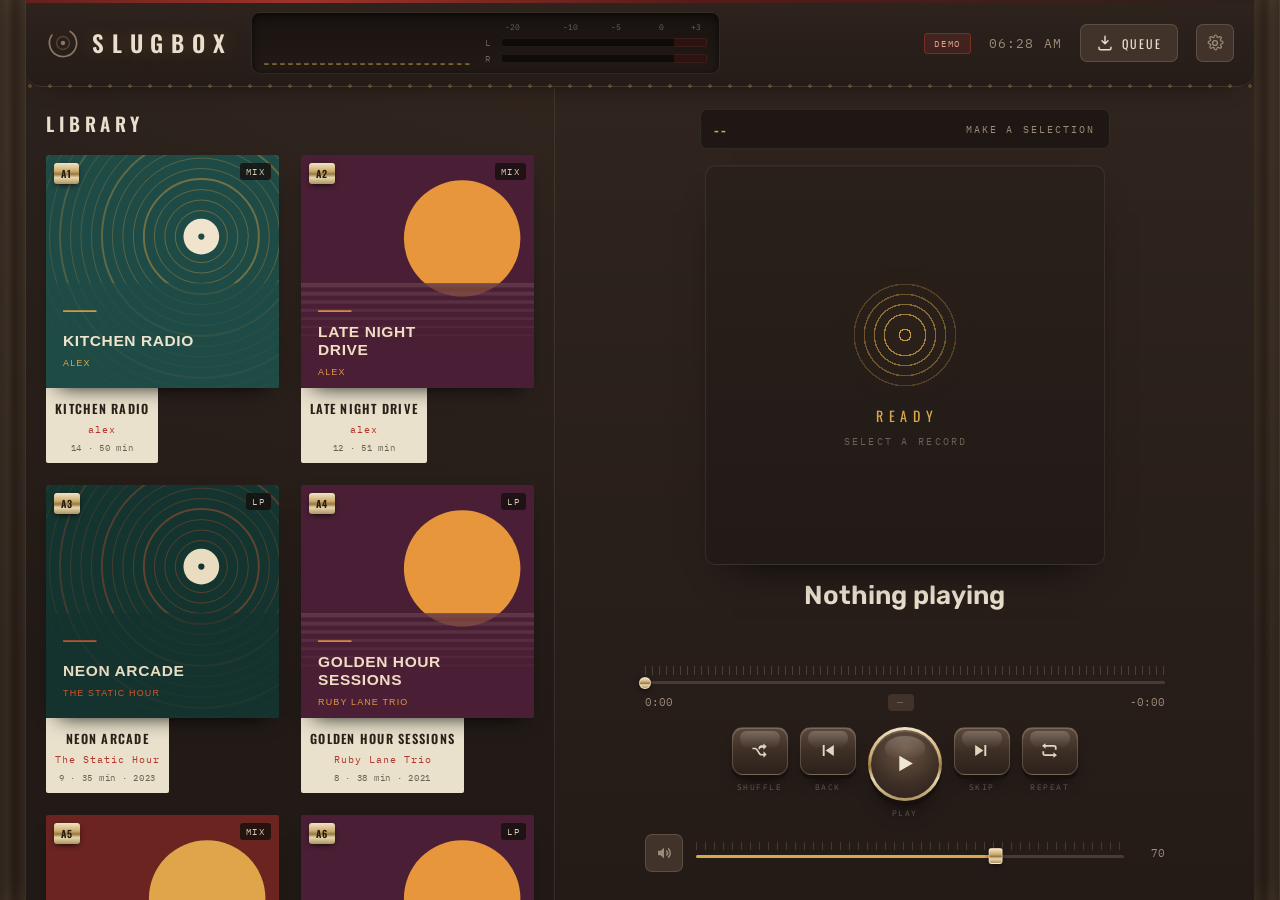
==== commit ff88e620: "redesigned slugbox's interface As I prep to "finalize" the software aspect of the project. I decided" ====
--- a/static/index.html
+++ b/static/index.html
@@ -6,588 +6,510 @@
 <meta name="color-scheme" content="dark">
 <title>SLUGBOX</title>
 <link rel="icon" href="data:image/svg+xml,%3Csvg xmlns='http://www.w3.org/2000/svg' viewBox='0 0 32 32'%3E%3Crect width='32' height='32' rx='6' fill='%231a1410'/%3E%3Ccircle cx='16' cy='16' r='11' fill='none' stroke='%23f0a83c' stroke-width='1.2' opacity='.5'/%3E%3Ccircle cx='16' cy='16' r='7.5' fill='none' stroke='%23f0a83c' stroke-width='1.2' opacity='.7'/%3E%3Ccircle cx='16' cy='16' r='3.6' fill='%23e3d5b6'/%3E%3Ccircle cx='16' cy='16' r='1.1' fill='%231a1410'/%3E%3C/svg%3E">
+<!-- Self-hosted faces only: the appliance must render identically with no
+     internet. fonts.css serves Oswald, IBM Plex Mono and Rubik from /fonts. -->
 <link rel="stylesheet" href="fonts.css">
-<link rel="preconnect" href="https://fonts.googleapis.com">
-<link rel="preconnect" href="https://fonts.gstatic.com" crossorigin>
-<link href="https://fonts.googleapis.com/css2?family=IBM+Plex+Mono:wght@400;500&family=Oswald:wght@300;400;500;600&family=Rubik:wght@300;400;500;600&display=swap" rel="stylesheet">
 <style>
 /* ============================================================
-   SLUGBOX — local jukebox
-   Palette: warm brown-blacks, amber lamp-light, aged cream.
-   No pure black, no pure white, no blue-tinted grays.
+   SLUGBOX — local jukebox, kiosk frontend.
+   Warm brown cabinet, brass hardware, amber lamp-light.
+   Jukebox cues: bubble tubes, marquee bulbs, selection codes,
+   a spinning platter and illuminated pushbutton keys.
    ============================================================ */
 :root{
-  --bg-0:#120e0b;          /* cabinet shell */
-  --bg-1:#1a1410;          /* library bed */
-  --bg-2:#221a14;          /* stage bed */
-  --bg-3:#2b211a;          /* raised card */
-  --bg-4:#382b20;          /* control face */
-  --edge:#0d0a08;          /* hard shadow edge */
-  --hair:rgba(232,197,141,.10);
-  --hair-2:rgba(232,197,141,.055);
-
-  --ink:#f3e7d3;           /* primary */
-  --ink-2:#c9b499;         /* secondary */
-  --ink-3:#8d7a64;         /* tertiary */
-
-  --amber:#f0a83c;
-  --amber-hi:#ffc86b;
-  --amber-dim:#a86f21;
-  --glow:rgba(240,168,60,.34);
-
-  --cream:#e3d5b6;         /* title-strip paper */
-  --cream-2:#cbba95;
-  --strip-ink:#2a1c11;
-  --strip-red:#a8402c;     /* artist line, as on real title strips */
-
-  --font-display:Oswald,"Arial Narrow","Helvetica Neue Condensed",Impact,sans-serif;
-  --font-body:Rubik,"Segoe UI",system-ui,-apple-system,sans-serif;
-  --font-mono:"IBM Plex Mono","DejaVu Sans Mono",Consolas,monospace;
-
-  --bevel:inset 0 1px 0 rgba(255,220,170,.12), inset 0 -1px 0 rgba(0,0,0,.5);
-  --lift:0 3px 0 #150f0a, 0 7px 14px rgba(0,0,0,.45);
-  --r:10px;
-  --head-h:66px;
-}
-
+  --shell:#2b211c; --shell-2:#241b17; --ink-bed:#1b1512;
+  --btn:#41332a; --btn-hi:#4d3d32;
+  --plate:#e9e1cc; --plate-ink:#2b2119;
+  --red:#b2372d; --gold:#d9a74e; --gold-dim:#7d6134;
+  --brass:linear-gradient(180deg,#f0e4c6 0%,#cdab6d 38%,#957943 53%,#e7d7ae 70%,#ae9260 100%);
+  --text:#e8dfcd; --muted:#9b8b78; --faint:#6e6055;
+  --line:rgba(233,225,204,.09); --line-2:rgba(233,225,204,.16);
+  --ok:#8fae5a; --bad:#c9503f;
+  --tube:26px;
+  --mono:"IBM Plex Mono",ui-monospace,Menlo,Consolas,monospace;
+  --disp:"Oswald",system-ui,sans-serif;
+  --body:"Rubik",system-ui,sans-serif;
+  color-scheme:dark;
+}
 *{box-sizing:border-box}
+/* class-level `display` would otherwise beat the attribute, and the app hides
+   the back arrow, folder actions, badges and preview card with it */
 [hidden]{display:none!important}
-html,body{height:100%;margin:0}
+html,body{height:100%}
 body{
-  background:var(--bg-0);
-  color:var(--ink);
-  font-family:var(--font-body);
-  font-size:14px;
-  overflow:hidden;
-  -webkit-font-smoothing:antialiased;
-  -webkit-tap-highlight-color:transparent;
-  user-select:none;
-  touch-action:manipulation;
-}
-button,input,select{font:inherit;color:inherit}
-button{cursor:pointer;border:0;background:none;padding:0}
-h1,h2,h3,p{margin:0}
-.mono{font-family:var(--font-mono);font-variant-numeric:tabular-nums}
-.sr{position:absolute;width:1px;height:1px;overflow:hidden;clip:rect(0 0 0 0)}
-:focus{outline:none}
-:focus-visible{outline:2px solid var(--amber);outline-offset:2px;border-radius:4px}
-input:focus-visible{outline:none}   /* .input:focus already draws its own ring */
-
-/* ---- cabinet ------------------------------------------------ */
-.cabinet{
-  position:relative;height:100%;
-  display:grid;grid-template-rows:var(--head-h) minmax(0,1fr);
+  margin:0;background:var(--shell);color:var(--text);font-family:var(--mono);
+  font-size:14px;-webkit-font-smoothing:antialiased;overflow:hidden;
+  background-image:radial-gradient(120% 80% at 50% 0%,#33271f 0%,#2b211c 45%,#221a16 100%);
+}
+button{font:inherit;color:inherit;background:none;border:0;cursor:pointer}
+input{font:inherit}
+svg{display:block;width:18px;height:18px}
+.mono{font-family:var(--mono)}
+.spacer{flex:1 1 auto}
+:focus-visible{outline:2px solid var(--gold);outline-offset:3px}
+
+/* ---------- bubble tubes ---------- */
+.tube{
+  position:fixed;top:0;bottom:0;width:var(--tube);z-index:6;pointer-events:none;overflow:hidden;
+  background:linear-gradient(90deg,rgba(255,255,255,.02),rgba(255,236,200,.06) 30%,rgba(0,0,0,.08) 58%,rgba(255,236,200,.04));
+  box-shadow:inset 0 0 26px rgba(217,167,78,.10);border-right:1px solid var(--line);
+}
+.tube.left{left:0}
+.tube.right{right:0;border-right:0;border-left:1px solid var(--line);transform:scaleX(-1)}
+.bub{
+  position:absolute;left:50%;border-radius:50%;opacity:.3;
+  background:radial-gradient(circle at 35% 30%,rgba(255,244,222,.95),rgba(217,167,78,.5) 55%,rgba(217,167,78,.08));
+  animation:rise linear infinite;
+}
+@keyframes rise{from{transform:translate(-50%,105vh) scale(.6)}to{transform:translate(-50%,-14vh) scale(1)}}
+@media (max-width:900px){.tube{display:none}}
+
+.cabinet{height:100%;display:flex;flex-direction:column;min-height:0;padding:0 var(--tube);position:relative;z-index:1}
+@media (max-width:900px){.cabinet{padding:0}}
+
+/* ---------- faceplate ---------- */
+.faceplate{
+  position:relative;flex:0 0 auto;display:flex;align-items:center;gap:18px;flex-wrap:wrap;
+  padding:12px 20px;padding-top:calc(12px + env(safe-area-inset-top,0px));
+  background:linear-gradient(180deg,#2e231d,#251c18);
+  border-bottom:1px solid var(--line);border-radius:0 0 16px 16px;
+  box-shadow:0 14px 30px -26px #000;
+}
+.faceplate::before{
+  content:"";position:absolute;inset:0 0 auto 0;height:3px;
+  background:linear-gradient(90deg,#6d1f1c,#b2372d 22%,#5c1a18 55%,#2b211c 100%);opacity:.85;
+}
+.bulbs{position:absolute;left:0;right:0;bottom:-4px;height:8px;overflow:hidden;border-radius:0 0 16px 16px}
+.bulbs i{
+  position:absolute;inset:0;opacity:.26;
+  background:radial-gradient(circle at 4px 4px,var(--gold) 0 1.6px,transparent 2.1px);background-size:20px 8px;
+}
+/* A narrow lit window that slides by transform. Animating mask-position
+   repainted the whole strip every frame; a translated layer does not. */
+.bulbs i.chase{
+  right:auto;width:16%;opacity:0;
+  background:radial-gradient(circle at 4px 4px,#ffe9bd 0 2px,transparent 2.5px);
+  background-size:20px 8px;
+  -webkit-mask-image:linear-gradient(90deg,transparent,#000 50%,transparent);
+  mask-image:linear-gradient(90deg,transparent,#000 50%,transparent);
+  will-change:transform;
+}
+body.playing .bulbs i.chase{opacity:.55;animation:chase 4.2s linear infinite}
+@keyframes chase{from{transform:translateX(-110%)}to{transform:translateX(725%)}}
+
+.plate{display:flex;align-items:center;gap:12px;flex:0 0 auto}
+.logo{width:34px;height:34px;flex:0 0 auto;color:#8a7663;transition:color .35s ease,filter .35s ease}
+body.playing .logo{color:var(--gold);filter:drop-shadow(0 0 9px rgba(217,167,78,.45))}
+.brand{font-family:var(--disp);font-weight:600;font-size:23px;letter-spacing:.34em;line-height:1;text-shadow:0 0 18px rgba(217,167,78,.22)}
+
+/* ---------- meter bridge ---------- */
+.bridge{
+  flex:1 1 300px;min-width:230px;display:flex;align-items:stretch;gap:15px;height:62px;
+  padding:8px 12px;border-radius:9px;background:linear-gradient(180deg,#191210,#221a15);
+  border:1px solid var(--line);box-shadow:inset 0 2px 8px rgba(0,0,0,.6);
+}
+/* One LED mask for the whole strip, not one per bar: 26 mask layers were
+   re-rasterising on every level change. */
+.spectrum{
+  flex:1 1 auto;display:flex;align-items:flex-end;gap:3px;min-width:0;
+  -webkit-mask-image:repeating-linear-gradient(0deg,#000 0 3px,transparent 3px 5px);
+  mask-image:repeating-linear-gradient(0deg,#000 0 3px,transparent 3px 5px);
+}
+@media (max-width:1180px){.spectrum{display:none}}
+.spectrum .b{flex:1 1 0;min-width:2px;height:100%;position:relative}
+/* Levels move by clip-path, not height: no layout, and the colour ramp stays
+   anchored to the well so peaks still redden (scaleY would squash the ramp). */
+.spectrum .b i{
+  position:absolute;inset:0;border-radius:1px;
+  background:linear-gradient(180deg,var(--red) 0%,#cf8f3a 22%,var(--gold) 52%,#7d6134 100%);
+  background-size:100% 46px;background-position:bottom;
+  clip-path:inset(var(--top,96%) 0 0 0);
+}
+.meters{flex:0 0 222px;display:flex;flex-direction:column;justify-content:center;gap:5px;min-width:0}
+@media (max-width:520px){.meters{flex:1 1 auto}}
+.scale{position:relative;height:10px;margin-left:16px}
+.scale span{position:absolute;top:0;transform:translateX(-50%);font-size:7.5px;color:var(--faint)}
+.meter{display:flex;align-items:center;gap:7px}
+.mlab{width:9px;font-size:9px;color:var(--faint)}
+.vu{
+  position:relative;flex:1 1 auto;height:9px;border-radius:2px;background:#0f0b09;overflow:hidden;
+  box-shadow:inset 0 0 0 1px rgba(233,225,204,.07);
+}
+.vu::after{content:"";position:absolute;top:0;bottom:0;right:0;width:16%;background:rgba(178,55,45,.18)}
+/* Mask stays on the fill here — only two of them, and masking the whole meter
+   would stripe the trough as well as the lit segments. */
+.vu i{
+  position:absolute;inset:0;
+  background-image:linear-gradient(90deg,var(--gold) 0%,var(--gold) 58%,#cf8f3a 78%,var(--red) 100%);
+  background-size:210px 100%;background-repeat:no-repeat;
+  -webkit-mask-image:repeating-linear-gradient(90deg,#000 0 4px,transparent 4px 7px);
+  mask-image:repeating-linear-gradient(90deg,#000 0 4px,transparent 4px 7px);
+  clip-path:inset(0 var(--right,100%) 0 0);
+}
+
+/* ---------- faceplate right ---------- */
+.chip{
+  padding:4px 9px;border-radius:4px;background:rgba(178,55,45,.18);border:1px solid rgba(178,55,45,.5);
+  font-size:9px;letter-spacing:.18em;color:#e0a294;
+}
+.clock{font-size:12.5px;letter-spacing:.09em;color:var(--muted);font-variant-numeric:tabular-nums}
+.ctl{
+  position:relative;display:flex;align-items:center;gap:8px;padding:9px 15px;border-radius:7px;
+  background:var(--btn);border:1px solid var(--line-2);font-family:var(--disp);letter-spacing:.17em;font-size:12px;
+}
+.ctl.icon{padding:0;width:38px;height:38px;justify-content:center;color:var(--muted)}
+.ctl:hover{background:var(--btn-hi)}
+.badge{
+  position:absolute;top:-6px;right:-6px;min-width:18px;height:18px;padding:0 5px;border-radius:9px;
+  background:var(--gold);color:#241a10;font-family:var(--mono);font-size:10px;line-height:18px;text-align:center;
+}
+
+/* ---------- split ---------- */
+.deck{flex:1 1 auto;display:grid;grid-template-columns:minmax(0,1fr) 700px;min-height:0}
+@media (max-width:1240px){.deck{grid-template-columns:minmax(0,1fr) 46%}}
+@media (max-width:900px){
+  .deck{grid-template-columns:1fr;grid-auto-rows:min-content;overflow-y:auto}
+  .stage{order:-1;border-left:0;border-bottom:1px solid var(--line)}
+  .library{max-height:none}
+}
+
+/* ---------- library ---------- */
+.library{min-width:0;display:flex;flex-direction:column;min-height:0}
+.lib-head{display:flex;align-items:center;gap:14px;padding:22px 20px 14px;flex:0 0 auto}
+.back{
+  display:grid;place-items:center;width:34px;height:34px;border-radius:7px;flex:0 0 auto;
+  background:var(--btn);border:1px solid var(--line-2);color:var(--muted);
+}
+.back:hover{background:var(--btn-hi);color:var(--text)}
+.lib-heads{min-width:0}
+.lib-title{font-family:var(--disp);font-weight:600;font-size:19px;letter-spacing:.24em;text-transform:uppercase;
+  white-space:nowrap;overflow:hidden;text-overflow:ellipsis}
+.lib-sub{margin-top:5px;font-size:10px;letter-spacing:.14em;color:var(--faint);
+  white-space:nowrap;overflow:hidden;text-overflow:ellipsis}
+.lib-actions{margin-left:auto;display:flex;gap:9px;flex:0 0 auto}
+.lib-body{flex:1 1 auto;min-height:0;overflow-y:auto;padding:4px 20px 40px}
+/* the panels scroll, but no scrollbar splits the cabinet */
+.lib-body,.stage{scrollbar-width:none;-ms-overflow-style:none}
+.lib-body::-webkit-scrollbar,.stage::-webkit-scrollbar{width:0;height:0;display:none}
+
+.shelf{display:grid;gap:22px 22px;grid-template-columns:repeat(auto-fill,minmax(200px,1fr))}
+.card{display:flex;flex-direction:column;text-align:left;padding:0;border-radius:3px;transition:transform .16s ease}
+.card:hover{transform:translateY(-2px)}
+.art{position:relative;aspect-ratio:1;border-radius:2px;overflow:hidden;background:#1d1714;box-shadow:0 10px 20px -12px #000}
+.art img{width:100%;height:100%;object-fit:cover;display:block}
+.card:hover .art{box-shadow:0 14px 26px -12px #000,0 0 0 1px rgba(217,167,78,.35)}
+.code{
+  position:absolute;top:8px;left:8px;z-index:2;padding:3px 7px;border-radius:3px;
+  background:var(--brass);color:#241a10;font-family:var(--disp);font-weight:600;font-size:10px;letter-spacing:.1em;
+  box-shadow:0 2px 6px -2px #000;
+}
+.kind{
+  position:absolute;top:8px;right:8px;z-index:2;padding:3px 6px;border-radius:3px;
+  background:rgba(20,15,12,.78);font-size:8.5px;letter-spacing:.16em;color:#d6cbb6;
+}
+.strip{background:var(--plate);color:var(--plate-ink);text-align:center;padding:11px 9px 10px;border-radius:0 0 2px 2px}
+.s-title{font-family:var(--disp);font-weight:600;font-size:12.5px;letter-spacing:.1em;text-transform:uppercase;
+  white-space:nowrap;overflow:hidden;text-overflow:ellipsis}
+.s-sub{margin-top:5px;font-size:10px;letter-spacing:.1em;color:var(--red);
+  white-space:nowrap;overflow:hidden;text-overflow:ellipsis}
+.s-meta{margin-top:6px;font-size:9px;letter-spacing:.08em;color:#6d6252;font-variant-numeric:tabular-nums}
+.card.lit .strip{box-shadow:inset 0 0 0 2px var(--gold)}
+
+.tracklist{display:flex;flex-direction:column}
+.trow{
+  display:grid;grid-template-columns:34px 1fr auto 52px;align-items:center;gap:12px;
+  padding:10px 10px;border-bottom:1px solid var(--line);text-align:left;border-radius:4px;
+}
+.trow:hover{background:rgba(233,225,204,.045)}
+.trow .n{font-size:11px;color:var(--faint);font-variant-numeric:tabular-nums}
+.trow .t{font-family:var(--body);font-size:14px;white-space:nowrap;overflow:hidden;text-overflow:ellipsis}
+.trow .a{font-size:11px;color:var(--muted);white-space:nowrap;overflow:hidden;text-overflow:ellipsis;max-width:220px}
+.trow .d{font-size:11px;color:var(--faint);text-align:right;font-variant-numeric:tabular-nums}
+.trow.lit{background:rgba(217,167,78,.10);box-shadow:inset 2px 0 0 var(--gold)}
+.trow.lit .t{color:var(--gold)}
+.eq{display:inline-flex;align-items:flex-end;gap:2px;height:12px}
+.eq i{
+  width:2.5px;height:100%;background:var(--gold);transform-origin:bottom;transform:scaleY(.3);
+  animation:eq .9s ease-in-out infinite alternate;
+}
+.eq i:nth-child(2){animation-duration:.62s}
+.eq i:nth-child(3){animation-duration:1.15s}
+@keyframes eq{from{transform:scaleY(.22)}to{transform:scaleY(1)}}
+
+/* ---------- stage ---------- */
+.stage{
+  border-left:1px solid var(--line);min-width:0;overflow-y:auto;
+  display:flex;flex-direction:column;align-items:center;gap:16px;
+  padding:22px 28px calc(22px + env(safe-area-inset-bottom,0px));
+  background:linear-gradient(180deg,#2f241e,#241b17);
+}
+.readout{
+  width:min(100%,410px);display:flex;align-items:center;justify-content:space-between;gap:12px;
+  padding:8px 13px;border-radius:7px;background:#1f1713;border:1px solid var(--line);
+}
+.readout .sel{font-family:var(--disp);font-weight:600;font-size:15px;letter-spacing:.14em;color:var(--gold)}
+.readout .status{font-size:9.5px;letter-spacing:.22em;color:var(--muted)}
+
+.sleeve-wrap{width:min(100%,400px)}
+.sleeve{
+  position:relative;aspect-ratio:1;border-radius:10px;overflow:hidden;display:grid;place-items:center;
+  background:linear-gradient(180deg,#2a201b,#211a16);border:1px solid var(--line);
+  box-shadow:inset 0 1px 0 rgba(255,255,255,.04),0 20px 40px -26px #000;
+}
+/* Promoted to its own compositor layer so the grooves raster once and the GPU
+   just rotates the texture; border-radius alone clips the gradients, so there
+   is no per-frame overflow clip either. */
+.platter{
+  position:absolute;width:86%;aspect-ratio:1;border-radius:50%;
+  will-change:transform;backface-visibility:hidden;
   background:
-    radial-gradient(130% 70% at 50% -12%, rgba(240,168,60,.085), transparent 62%),
-    radial-gradient(110% 60% at 50% 112%, rgba(168,64,44,.055), transparent 60%),
-    var(--bg-0);
-}
-/* film grain — static layer, no blend mode (cheap on the Pi) */
-.cabinet::after{
-  content:"";position:absolute;inset:0;pointer-events:none;z-index:60;opacity:.19;
-  background-image:url("data:image/svg+xml,%3Csvg xmlns='http://www.w3.org/2000/svg' width='180' height='180'%3E%3Cfilter id='n'%3E%3CfeTurbulence type='fractalNoise' baseFrequency='.85' numOctaves='3'/%3E%3C/filter%3E%3Crect width='180' height='180' filter='url(%23n)'/%3E%3C/svg%3E");
-}
-
-/* ---- faceplate ---------------------------------------------- */
-.faceplate{
-  position:relative;z-index:10;
-  display:flex;align-items:center;gap:22px;padding:0 16px 0 18px;
-  background:linear-gradient(180deg,#3d3025 0%,#2a2018 48%,#1d1610 100%);
-  border-bottom:1px solid var(--edge);
-  box-shadow:inset 0 1px 0 rgba(255,214,160,.10), 0 8px 22px rgba(0,0,0,.55);
-}
-/* brushed-metal ruling */
-.faceplate::before{
-  content:"";position:absolute;inset:0;pointer-events:none;
-  background:repeating-linear-gradient(90deg,rgba(255,235,205,.016) 0 1px,transparent 1px 3px);
-}
-.plate{display:flex;align-items:center;gap:11px;position:relative}
-.lamp{
-  width:11px;height:11px;border-radius:50%;flex:none;
-  background:radial-gradient(circle at 35% 32%, #ffe3ad, var(--amber) 42%, #7a4a12 100%);
-  box-shadow:0 0 10px var(--glow),0 0 22px rgba(240,168,60,.2),inset 0 0 3px rgba(0,0,0,.4);
-  opacity:.5;transition:opacity .35s ease;
-}
-body.playing .lamp{opacity:1;animation:breathe 3.4s ease-in-out infinite}
-@keyframes breathe{0%,100%{opacity:1}50%{opacity:.72}}
-.brand{
-  font-family:var(--font-display);font-weight:600;font-size:21px;letter-spacing:.22em;line-height:1;
-  color:#f0dfc2;text-shadow:0 1px 0 rgba(0,0,0,.65),0 -1px 0 rgba(255,222,176,.10);
-}
-.model{
-  font-family:var(--font-mono);font-size:9px;letter-spacing:.2em;color:var(--ink-3);
-  margin-top:4px;
-}
-.meters{display:flex;flex-direction:column;gap:5px;padding-left:20px;border-left:1px solid rgba(0,0,0,.35);box-shadow:1px 0 0 rgba(255,220,170,.05) inset}
-.meter{display:flex;align-items:center;gap:7px}
-.mlab{font-family:var(--font-mono);font-size:9px;color:var(--ink-3);width:7px}
-.vu{position:relative;width:104px;height:7px;border-radius:2px;background:#140f0b;box-shadow:inset 0 1px 2px rgba(0,0,0,.8),0 1px 0 rgba(255,220,170,.06);overflow:hidden}
-.vu i{
-  position:absolute;inset:0;transform-origin:left;transform:scaleX(.06);
-  background:linear-gradient(90deg,#b8901f 0%,var(--amber) 62%,#c4553a 100%);
-  transition:transform .5s cubic-bezier(.4,0,.2,1);
-}
-body.playing #vuL i{animation:vu 1.9s ease-in-out infinite alternate;transition:none}
-body.playing #vuR i{animation:vu 1.45s ease-in-out infinite alternate .2s;transition:none}
-@keyframes vu{0%{transform:scaleX(.28)}35%{transform:scaleX(.74)}60%{transform:scaleX(.46)}100%{transform:scaleX(.88)}}
-.vu::after{content:"";position:absolute;inset:0;background:repeating-linear-gradient(90deg,transparent 0 4px,#140f0b 4px 6px)}
-.spacer{flex:1}
-.chip{
-  font-family:var(--font-mono);font-size:9px;letter-spacing:.18em;color:#1d1509;
-  background:linear-gradient(180deg,var(--amber-hi),var(--amber-dim));
-  padding:3px 7px;border-radius:3px;box-shadow:0 0 12px rgba(240,168,60,.3);
-}
-.clock{font-family:var(--font-mono);font-size:13px;color:var(--ink-2);letter-spacing:.06em;font-variant-numeric:tabular-nums}
-
-/* small faceplate controls */
-.ctl{
-  height:40px;min-width:40px;padding:0 13px;border-radius:8px;display:flex;align-items:center;gap:8px;
-  background:linear-gradient(180deg,#463629,#2c2119);
-  border:1px solid #170f09;color:var(--ink-2);
-  box-shadow:var(--bevel),0 2px 0 #140e09,0 5px 10px rgba(0,0,0,.4);
-  font-family:var(--font-display);font-size:12px;letter-spacing:.14em;font-weight:500;
-  position:relative;
-}
-.ctl.icon{padding:0;justify-content:center}
-.ctl:active{transform:translateY(2px);box-shadow:var(--bevel),0 0 0 #140e09,0 2px 5px rgba(0,0,0,.4);filter:brightness(.92)}
-.ctl svg{width:17px;height:17px;flex:none}
-.ctl .badge{
-  position:absolute;top:-5px;right:-5px;min-width:18px;height:18px;padding:0 5px;border-radius:9px;
-  background:linear-gradient(180deg,var(--amber-hi),var(--amber-dim));color:#1d1509;
-  font-family:var(--font-mono);font-size:10px;line-height:18px;text-align:center;
-  box-shadow:0 0 10px rgba(240,168,60,.45);
-}
-
-/* ---- deck --------------------------------------------------- */
-.deck{
-  display:grid;grid-template-columns:minmax(0,1.5fr) minmax(348px,1fr);
-  grid-template-rows:minmax(0,1fr);min-height:0;
-}
-.deck > *{min-height:0}
-
-/* ---- library ------------------------------------------------ */
-.library{
-  position:relative;min-width:0;min-height:0;display:grid;grid-template-rows:auto minmax(0,1fr);
-  background:linear-gradient(180deg,#1e1711 0%,#161110 100%);
-  border-right:1px solid var(--edge);
-  box-shadow:inset -1px 0 0 rgba(255,220,170,.04);
-}
-/* glass over the selector panel */
-.library::after{
-  content:"";position:absolute;inset:0;pointer-events:none;z-index:5;
-  background:linear-gradient(104deg,rgba(255,238,206,.05) 0%,rgba(255,238,206,.012) 28%,transparent 46%,transparent 78%,rgba(255,238,206,.022) 100%);
-}
-.lib-head{
-  display:flex;align-items:center;gap:14px;padding:16px 22px 13px;
-  border-bottom:1px solid var(--hair-2);position:relative;z-index:6;
-}
-.back{
-  width:40px;height:40px;flex:none;border-radius:8px;display:flex;align-items:center;justify-content:center;
-  background:linear-gradient(180deg,#42332614,#2c211900);border:1px solid var(--hair);color:var(--ink-2);
-}
-.back:active{transform:translateY(1px);background:#2c2119}
-.back svg{width:18px;height:18px}
-.lib-heads{min-width:0;flex:1}
-.lib-title{
-  font-family:var(--font-display);font-size:19px;font-weight:500;letter-spacing:.13em;text-transform:uppercase;
-  color:#ead9bd;white-space:nowrap;overflow:hidden;text-overflow:ellipsis;
-}
-.lib-sub{font-family:var(--font-mono);font-size:10.5px;letter-spacing:.11em;color:var(--ink-3);margin-top:4px;text-transform:uppercase}
-.lib-actions{display:flex;gap:9px;flex:none}
-
-.lib-body{
-  overflow-y:auto;overscroll-behavior:contain;scroll-behavior:smooth;
-  position:relative;z-index:6;-webkit-overflow-scrolling:touch;
-}
-.lib-body::-webkit-scrollbar{width:11px}
-.lib-body::-webkit-scrollbar-track{background:#140f0b}
-.lib-body::-webkit-scrollbar-thumb{background:#3a2c20;border-radius:6px;border:3px solid #140f0b}
-.lib-body::-webkit-scrollbar-thumb:hover{background:#4c3a29}
-
-/* --- shelf of selections (title strips behind glass) --- */
-.shelf{
-  display:grid;grid-template-columns:repeat(auto-fill,minmax(176px,1fr));gap:20px 18px;
-  padding:20px 22px 44px;scroll-snap-type:y proximity;
-}
-.card{
-  position:relative;text-align:left;display:block;border-radius:6px;
-  transition:transform .16s cubic-bezier(.3,.9,.4,1);scroll-snap-align:start;
-}
-.card:active{transform:scale(.975)}
-.card .art{
-  position:relative;aspect-ratio:1;border-radius:4px;overflow:hidden;
-  background:#241c15;
-  box-shadow:0 8px 18px rgba(0,0,0,.5),0 0 0 1px rgba(0,0,0,.6),inset 0 0 0 1px rgba(255,220,170,.07);
-}
-.card .art img{width:100%;height:100%;display:block;object-fit:cover}
-/* sleeve spine */
-.card .art::before{
-  content:"";position:absolute;left:0;top:0;bottom:0;width:9px;z-index:2;
-  background:linear-gradient(90deg,rgba(0,0,0,.5),rgba(0,0,0,0));
-}
-.card .kind{
-  position:absolute;top:7px;right:7px;z-index:3;
-  font-family:var(--font-mono);font-size:8.5px;letter-spacing:.14em;
-  background:rgba(18,14,11,.78);color:var(--ink-2);padding:3px 5px;border-radius:2px;
-  backdrop-filter:blur(2px);
-}
-/* jukebox title strip */
-.strip{
-  margin-top:9px;padding:7px 9px 8px;border-radius:2px;text-align:center;
-  background:linear-gradient(180deg,var(--cream) 0%,var(--cream-2) 100%);
-  box-shadow:0 2px 5px rgba(0,0,0,.45),inset 0 1px 0 rgba(255,255,255,.35);
-  position:relative;overflow:hidden;
-}
-.strip .s-title{
-  font-family:var(--font-display);font-weight:600;font-size:12.5px;letter-spacing:.045em;
-  text-transform:uppercase;color:var(--strip-ink);line-height:1.2;
-  white-space:nowrap;overflow:hidden;text-overflow:ellipsis;
-}
-.strip .s-sub{
-  font-family:var(--font-display);font-weight:400;font-size:11px;letter-spacing:.05em;
-  text-transform:uppercase;color:var(--strip-red);margin-top:2px;line-height:1.2;
-  white-space:nowrap;overflow:hidden;text-overflow:ellipsis;
-}
-.strip .s-meta{
-  font-family:var(--font-mono);font-size:9px;letter-spacing:.09em;color:#6d5a44;margin-top:4px;
-}
-/* the selection currently on the turntable is backlit */
-.card.lit .art{box-shadow:0 8px 20px rgba(0,0,0,.5),0 0 0 1px var(--amber-dim),0 0 26px rgba(240,168,60,.34),inset 0 0 0 1px rgba(255,220,170,.14)}
-.card.lit .strip{
-  background:linear-gradient(180deg,#ffd98f 0%,#e8a33d 100%);
-  box-shadow:0 0 22px rgba(240,168,60,.45),inset 0 1px 0 rgba(255,255,255,.4);
-}
-.card.lit .strip .s-sub{color:#7a2a17}
-.card.lit .strip .s-meta{color:#7d5b26}
-
-/* --- track list --- */
-.tracklist{padding:8px 14px 44px}
-.trow{
-  display:grid;grid-template-columns:46px minmax(0,1fr) minmax(0,.62fr) 62px;
-  align-items:center;gap:12px;height:56px;padding:0 10px;width:100%;
-  border-radius:6px;position:relative;text-align:left;color:var(--ink-2);
-  transition:background .12s ease;
-}
-.trow + .trow{box-shadow:0 -1px 0 var(--hair-2)}
-.trow:hover{background:rgba(255,220,170,.035)}
-.trow:active{background:rgba(255,220,170,.06)}
-.trow .n{font-family:var(--font-mono);font-size:12px;color:var(--ink-3);text-align:center}
-.trow .t{font-size:14.5px;color:var(--ink);white-space:nowrap;overflow:hidden;text-overflow:ellipsis;font-weight:400}
-.trow .a{font-size:13px;color:var(--ink-3);white-space:nowrap;overflow:hidden;text-overflow:ellipsis}
-.trow .d{font-family:var(--font-mono);font-size:12px;color:var(--ink-3);text-align:right}
-.trow.lit{background:linear-gradient(90deg,rgba(240,168,60,.14),rgba(240,168,60,.02) 72%)}
-.trow.lit::before{content:"";position:absolute;left:0;top:9px;bottom:9px;width:3px;border-radius:2px;background:var(--amber);box-shadow:0 0 10px var(--glow)}
-.trow.lit .t{color:var(--amber-hi)}
-.trow.lit .a,.trow.lit .d{color:var(--ink-2)}
-.eq{display:flex;gap:2.5px;align-items:flex-end;height:15px;justify-content:center}
-.eq i{width:3px;height:100%;border-radius:1px;background:var(--amber);transform-origin:bottom;transform:scaleY(.3);
-  animation:eq .86s ease-in-out infinite alternate}
-.eq i:nth-child(2){animation-duration:.58s}
-.eq i:nth-child(3){animation-duration:1.06s}
-@keyframes eq{from{transform:scaleY(.22)}to{transform:scaleY(1)}}
-body:not(.playing) .eq i{animation-play-state:paused}
-
-/* ---- stage (now playing) ------------------------------------ */
-.stage{
-  position:relative;min-width:0;min-height:0;overflow:hidden;
-  display:flex;flex-direction:column;gap:14px;
-  padding:20px 26px 22px;
-  background:linear-gradient(180deg,#241b14 0%,#1a1410 62%,#161110 100%);
-}
-.stage::before{
-  content:"";position:absolute;left:50%;top:6%;width:120%;height:52%;transform:translateX(-50%);
-  pointer-events:none;
-  background:radial-gradient(closest-side,rgba(240,168,60,.15),rgba(240,168,60,.04) 58%,transparent 76%);
-  opacity:.35;transition:opacity .5s ease;
-}
-body.playing .stage::before{opacity:1}
-
-.sleeve-wrap{flex:1 1 auto;min-height:0;display:flex;align-items:center;justify-content:center}
-.sleeve{
-  position:relative;height:100%;aspect-ratio:1;max-width:100%;border-radius:5px;
-  background:#1c1610;
-  box-shadow:0 22px 46px rgba(0,0,0,.62),0 0 0 1px rgba(0,0,0,.7),inset 0 0 0 1px rgba(255,220,170,.10);
-}
-.sleeve img{
-  position:absolute;inset:0;width:100%;height:100%;object-fit:cover;border-radius:5px;
-  opacity:0;transition:opacity .34s ease;
-}
-.sleeve img.on{opacity:1}
-/* vinyl spine + glass */
-.sleeve::before{
-  content:"";position:absolute;left:0;top:0;bottom:0;width:12px;z-index:3;border-radius:5px 0 0 5px;
-  background:linear-gradient(90deg,rgba(0,0,0,.55),rgba(0,0,0,0));
-}
-.sleeve::after{
-  content:"";position:absolute;inset:0;z-index:3;border-radius:5px;pointer-events:none;
-  background:linear-gradient(118deg,rgba(255,240,212,.09) 0%,transparent 34%,transparent 100%);
-}
-/* empty state — waiting for a coin */
-.empty{
-  position:absolute;inset:0;z-index:4;display:flex;flex-direction:column;align-items:center;justify-content:center;gap:16px;
-  border-radius:5px;background:radial-gradient(closest-side,#2a2018,#191310 88%);
-  transition:opacity .3s ease;
-}
+    repeating-radial-gradient(circle at 50% 50%,rgba(255,255,255,.045) 0 1px,transparent 1px 4px),
+    radial-gradient(circle at 50% 50%,#262019 0 30%,#100c09 31%,#1a1410 70%,#0b0806 100%);
+  box-shadow:0 22px 44px -26px #000,inset 0 0 50px rgba(0,0,0,.75);
+  animation:spin 5.4s linear infinite;animation-play-state:paused;opacity:0;transition:opacity .35s ease;
+}
+body.playing .platter{animation-play-state:running}
+.sleeve.loaded .platter{opacity:1}
+@keyframes spin{to{transform:rotate(360deg)}}
+.platter::after{
+  content:"";position:absolute;inset:0;border-radius:50%;z-index:2;pointer-events:none;
+  background:linear-gradient(118deg,transparent 40%,rgba(217,167,78,.16) 49%,transparent 58%);
+}
+.label{
+  position:absolute;top:50%;left:50%;width:41%;aspect-ratio:1;transform:translate(-50%,-50%);
+  border-radius:50%;overflow:hidden;box-shadow:0 0 0 2px rgba(0,0,0,.4);background:#1a1410;
+}
+.label img{
+  position:absolute;inset:0;width:100%;height:100%;object-fit:cover;
+  opacity:0;transition:opacity .45s ease;
+}
+.label img.on{opacity:1}
+.spindle{
+  position:absolute;top:50%;left:50%;width:4.5%;aspect-ratio:1;transform:translate(-50%,-50%);
+  border-radius:50%;background:#1a1410;box-shadow:inset 0 0 0 1px rgba(217,167,78,.35);z-index:3;
+  opacity:0;transition:opacity .35s ease;
+}
+.sleeve.loaded .spindle{opacity:1}
+.empty{display:grid;place-items:center;text-align:center;transition:opacity .3s ease}
 .empty.gone{opacity:0;pointer-events:none}
 .coin{
-  width:74px;height:74px;border-radius:50%;position:relative;
+  width:104px;height:104px;border-radius:50%;
   background:
-    radial-gradient(circle at 50% 50%, #1a1410 0 12%, transparent 12.5%),
-    repeating-radial-gradient(circle at 50% 50%, rgba(240,168,60,.30) 0 1px, transparent 1px 5px),
-    radial-gradient(circle at 38% 34%, #3a2c1e, #1d1610 72%);
-  box-shadow:0 0 30px rgba(240,168,60,.22),inset 0 0 0 1px rgba(240,168,60,.3),0 6px 16px rgba(0,0,0,.5);
-  animation:coinglow 4s ease-in-out infinite;
-}
-@keyframes coinglow{0%,100%{box-shadow:0 0 22px rgba(240,168,60,.16),inset 0 0 0 1px rgba(240,168,60,.25),0 6px 16px rgba(0,0,0,.5)}50%{box-shadow:0 0 38px rgba(240,168,60,.32),inset 0 0 0 1px rgba(240,168,60,.42),0 6px 16px rgba(0,0,0,.5)}}
-.empty-t{font-family:var(--font-display);font-size:16px;letter-spacing:.34em;color:var(--amber);text-transform:uppercase;text-shadow:0 0 16px var(--glow)}
-.empty-s{font-family:var(--font-mono);font-size:10.5px;letter-spacing:.14em;color:var(--ink-3);text-transform:uppercase}
-
-.meta{flex:none;min-width:0;text-align:center}
+    radial-gradient(circle,transparent 0 5px,rgba(217,167,78,.9) 5px 6.4px,transparent 6.4px 13px),
+    radial-gradient(circle,transparent 0 20px,rgba(217,167,78,.7) 20px 21.4px,transparent 21.4px),
+    radial-gradient(circle,transparent 0 30px,rgba(217,167,78,.55) 30px 31.4px,transparent 31.4px),
+    radial-gradient(circle,transparent 0 40px,rgba(217,167,78,.4) 40px 41.4px,transparent 41.4px),
+    radial-gradient(circle,transparent 0 50px,rgba(217,167,78,.25) 50px 51.4px,transparent 51.4px);
+  filter:drop-shadow(0 0 14px rgba(217,167,78,.3));
+}
+.empty-t{margin-top:18px;font-family:var(--disp);font-size:14px;letter-spacing:.42em;text-indent:.42em;color:var(--gold);text-transform:uppercase}
+.empty-s{margin-top:9px;font-size:9.5px;letter-spacing:.24em;text-indent:.24em;color:var(--faint);text-transform:uppercase}
+
+.meta{text-align:center;max-width:100%;width:min(100%,520px)}
 .np-title{
-  font-family:var(--font-display);font-weight:500;font-size:clamp(20px,2.1vw,31px);line-height:1.12;
-  letter-spacing:.012em;color:#f6ecdb;
-  display:-webkit-box;-webkit-line-clamp:2;-webkit-box-orient:vertical;overflow:hidden;
-  text-shadow:0 2px 10px rgba(0,0,0,.5);
-}
-.np-artist{font-size:15px;color:var(--amber);margin-top:6px;letter-spacing:.015em;white-space:nowrap;overflow:hidden;text-overflow:ellipsis}
-.np-album{font-family:var(--font-mono);font-size:10.5px;letter-spacing:.14em;color:var(--ink-3);margin-top:6px;text-transform:uppercase;white-space:nowrap;overflow:hidden;text-overflow:ellipsis}
-
-/* --- radio-dial timeline --- */
-.dial-wrap{flex:none}
-.dial{position:relative;height:30px;cursor:pointer;touch-action:none}
+  margin:0;font-family:var(--body);font-weight:600;font-size:26px;line-height:1.15;
+  text-wrap:balance;overflow-wrap:anywhere;
+}
+.np-artist{margin-top:7px;font-size:11.5px;letter-spacing:.14em;color:var(--muted);text-transform:uppercase}
+.np-album{margin-top:4px;font-size:10px;letter-spacing:.14em;color:var(--faint);text-transform:uppercase}
+
+/* ---------- dial (seek) ---------- */
+.dial-wrap{width:min(100%,520px)}
+.dial{position:relative;height:26px;cursor:pointer;touch-action:none;display:flex;align-items:center}
 .dial-ticks{
-  position:absolute;left:0;right:0;top:0;height:8px;
-  background:repeating-linear-gradient(90deg,rgba(232,197,141,.26) 0 1px,transparent 1px 10%);
-  -webkit-mask-image:linear-gradient(90deg,transparent,#000 6%,#000 94%,transparent);
-  mask-image:linear-gradient(90deg,transparent,#000 6%,#000 94%,transparent);
-}
-.dial-ticks::after{
-  content:"";position:absolute;left:0;right:0;top:0;height:5px;
-  background:repeating-linear-gradient(90deg,rgba(232,197,141,.26) 0 1px,transparent 1px 2%);
-  opacity:.5;
-}
-.dial-slot{
-  position:absolute;left:0;right:0;top:17px;height:5px;border-radius:3px;overflow:hidden;
-  background:#100c09;box-shadow:inset 0 1px 3px rgba(0,0,0,.9),0 1px 0 rgba(255,220,170,.07);
-}
-.dial-fill{
-  position:absolute;inset:0;transform-origin:left;transform:scaleX(0);
-  background:linear-gradient(90deg,#9c6a1c,var(--amber) 70%,var(--amber-hi));
-}
+  position:absolute;left:0;right:0;top:0;height:9px;opacity:.5;
+  background:repeating-linear-gradient(90deg,var(--faint) 0 1px,transparent 1px 7px);
+}
+.dial-slot{position:absolute;left:0;right:0;bottom:8px;height:3px;border-radius:2px;background:#4a3b30;overflow:hidden}
+.dial-fill{position:absolute;inset:0;transform-origin:left;transform:scaleX(0);background:var(--gold)}
 .dial-needle{
-  position:absolute;top:8px;left:0;width:2px;height:23px;border-radius:1px;margin-left:-1px;
-  background:linear-gradient(180deg,var(--amber-hi),var(--amber));
-  box-shadow:0 0 8px var(--glow),0 0 16px rgba(240,168,60,.3);
-  transform:translateX(0);
-}
-.dial-needle::after{
-  content:"";position:absolute;top:-4px;left:50%;transform:translateX(-50%);
-  width:7px;height:7px;border-radius:50%;background:var(--amber-hi);
-  box-shadow:0 0 9px var(--glow);
-}
-.times{display:flex;align-items:center;justify-content:space-between;margin-top:7px;font-family:var(--font-mono);font-size:11.5px;color:var(--ink-3);font-variant-numeric:tabular-nums}
-.fmtchip{font-size:9.5px;letter-spacing:.13em;color:var(--ink-3);border:1px solid var(--hair);padding:2px 7px;border-radius:3px}
-
-/* --- transport --- */
-.transport{flex:none;display:flex;align-items:center;justify-content:center;gap:12px}
-.btn{
-  display:flex;align-items:center;justify-content:center;flex:none;
-  background:linear-gradient(180deg,#463628,#2b2119);
-  border:1px solid #160f09;border-radius:var(--r);color:var(--ink-2);
-  box-shadow:var(--bevel),var(--lift);
-  transition:filter .12s ease,color .15s ease;
-}
-.btn:active{transform:translateY(3px);box-shadow:var(--bevel),0 0 0 #150f0a,0 2px 6px rgba(0,0,0,.4);filter:brightness(.9)}
-.btn.sq{width:52px;height:52px}
-.btn.sq svg{width:20px;height:20px}
-.btn.play{width:70px;height:70px;border-radius:50%;color:var(--ink)}
-.btn.play svg{width:27px;height:27px}
+  position:absolute;left:0;bottom:3px;width:12px;height:12px;margin-left:-6px;border-radius:50%;
+  background:var(--brass);border:1px solid rgba(255,244,222,.55);box-shadow:0 2px 6px -2px #000;pointer-events:none;
+}
+.times{display:flex;align-items:center;justify-content:space-between;margin-top:2px;font-size:11px;color:var(--muted);font-variant-numeric:tabular-nums}
+.fmtchip{padding:2px 9px;border-radius:4px;background:var(--btn);font-size:9.5px;letter-spacing:.14em;color:var(--faint)}
+
+/* ---------- jukebox keys ---------- */
+.transport{display:flex;align-items:flex-start;gap:12px}
+.key{display:flex;flex-direction:column;align-items:center;gap:7px}
+.legend{font-size:7.5px;letter-spacing:.2em;color:var(--faint)}
+.key.on .legend{color:var(--gold)}
+.btn.sq,.btn.play{
+  position:relative;display:grid;place-items:center;color:#e3d6c1;
+  background:linear-gradient(180deg,#5c483a,#3c2e25 52%,#2c211b);
+  border:1px solid rgba(233,225,204,.2);
+  box-shadow:0 4px 0 #17110d,0 12px 18px -10px #000,inset 0 1px 0 rgba(255,255,255,.18);
+  transition:transform .08s ease,box-shadow .08s ease,background .2s ease,color .2s ease;
+}
+.btn.sq{width:56px;height:48px;border-radius:11px}
+.btn.sq svg{width:19px;height:19px}
+.btn.sq::after,.btn.play::after{
+  content:"";position:absolute;left:7px;right:7px;top:3px;height:40%;pointer-events:none;
+  border-radius:9px 9px 16px 16px;background:linear-gradient(180deg,rgba(255,255,255,.2),rgba(255,255,255,0));
+}
+.btn.sq:hover,.btn.play:hover{background:linear-gradient(180deg,#6a5443,#463628 52%,#332620)}
+.btn.sq:active,.btn.play:active{transform:translateY(3px);box-shadow:0 1px 0 #17110d,0 6px 10px -9px #000}
+.btn.sq.on{
+  color:#2a1e11;background:linear-gradient(180deg,#f4d489,#d9a74e 52%,#a8752b);
+  box-shadow:0 4px 0 #17110d,0 0 24px -4px rgba(217,167,78,.8),inset 0 1px 0 rgba(255,255,255,.55);
+}
+.rep-one{
+  position:absolute;right:7px;bottom:4px;font-family:var(--mono);font-size:9px;color:inherit;
+}
+.btn.play{
+  width:74px;height:74px;border-radius:50%;color:#f0e6d4;border:3px solid transparent;
+  background-image:radial-gradient(circle at 50% 30%,#6b5442,#3c2e25 58%,#241b16),var(--brass);
+  background-origin:border-box;background-clip:padding-box,border-box;
+  box-shadow:0 5px 0 #17110d,0 16px 24px -14px #000,inset 0 2px 0 rgba(255,255,255,.14);
+}
+.btn.play svg{width:25px;height:25px}
+.btn.play::after{left:14px;right:14px;top:6px;height:34%;border-radius:50% 50% 40% 40%}
 body.playing .btn.play{
-  background:linear-gradient(180deg,#ffcb74,#d38c28);color:#20160a;
-  border-color:#6b4310;
-  box-shadow:inset 0 1px 0 rgba(255,245,220,.5),inset 0 -1px 0 rgba(0,0,0,.3),0 3px 0 #6d4611,0 8px 20px rgba(240,168,60,.3);
-}
-.btn.on{color:var(--amber);box-shadow:var(--bevel),var(--lift),0 0 16px rgba(240,168,60,.22)}
-.btn.on::after{content:"";position:absolute;bottom:7px;left:50%;transform:translateX(-50%);width:4px;height:4px;border-radius:50%;background:var(--amber);box-shadow:0 0 7px var(--glow)}
-.btn.sq{position:relative}
-.rep-one{position:absolute;top:8px;right:9px;font-family:var(--font-mono);font-size:8px;color:var(--amber)}
-.btn.sm{height:34px;padding:0 13px;border-radius:7px;font-family:var(--font-display);font-size:11.5px;letter-spacing:.14em;font-weight:500;gap:7px}
+  color:#2a1e11;
+  background-image:radial-gradient(circle at 50% 30%,#ffe3a6,#d9a74e 56%,#9e6e25),var(--brass);
+  box-shadow:0 5px 0 #17110d,0 0 38px -6px rgba(217,167,78,.9),inset 0 2px 0 rgba(255,255,255,.5);
+}
+
+/* ---------- fader (volume) ---------- */
+.fader{width:min(100%,520px);display:flex;align-items:center;gap:13px}
+.fader .btn{
+  display:grid;place-items:center;width:38px;height:38px;border-radius:7px;flex:0 0 auto;
+  background:var(--btn);border:1px solid var(--line-2);color:var(--muted);
+}
+.fader .btn:hover{background:var(--btn-hi);color:var(--text)}
+.fader-rail{position:relative;flex:1 1 auto;height:26px;cursor:pointer;touch-action:none}
+.fader-ticks{
+  position:absolute;left:0;right:0;top:2px;height:8px;opacity:.45;
+  background:repeating-linear-gradient(90deg,var(--faint) 0 1px,transparent 1px 9px);
+}
+.fader-slot{position:absolute;left:0;right:0;bottom:8px;height:3px;border-radius:2px;background:#4a3b30;overflow:hidden}
+.fader-fill{position:absolute;inset:0;transform-origin:left;transform:scaleX(.7);background:var(--gold)}
+.fader-cap{
+  position:absolute;left:0;bottom:2px;width:14px;height:16px;margin-left:-7px;border-radius:3px;
+  background:var(--brass);border:1px solid rgba(255,244,222,.5);box-shadow:0 2px 6px -2px #000;pointer-events:none;
+}
+.volnum{width:28px;text-align:right;font-size:11px;color:var(--muted);font-variant-numeric:tabular-nums}
+
+/* ---------- small buttons ---------- */
+.btn.sm{
+  display:inline-flex;align-items:center;gap:7px;padding:7px 12px;border-radius:6px;
+  background:var(--btn);border:1px solid var(--line-2);font-family:var(--disp);font-size:11px;letter-spacing:.14em;
+}
 .btn.sm svg{width:14px;height:14px}
-.btn.solid{background:linear-gradient(180deg,#ffcb74,#d38c28);color:#20160a;border-color:#6b4310;box-shadow:inset 0 1px 0 rgba(255,245,220,.45),0 3px 0 #6d4611,0 6px 14px rgba(0,0,0,.4)}
-
-/* --- fader --- */
-.fader{flex:none;display:flex;align-items:center;gap:13px;height:44px}
-.fader .btn{width:40px;height:40px}
-.fader .btn svg{width:17px;height:17px}
-.fader-rail{position:relative;flex:1;height:44px;cursor:pointer;touch-action:none}
-.fader-ticks{
-  position:absolute;left:11px;right:11px;top:9px;height:6px;
-  background:repeating-linear-gradient(90deg,rgba(232,197,141,.22) 0 1px,transparent 1px 10%);
-}
-.fader-slot{
-  position:absolute;left:0;right:0;top:20px;height:5px;border-radius:3px;overflow:hidden;
-  background:#100c09;box-shadow:inset 0 1px 3px rgba(0,0,0,.9),0 1px 0 rgba(255,220,170,.07);
-}
-.fader-fill{position:absolute;inset:0;transform-origin:left;background:linear-gradient(90deg,#8a5c19,var(--amber-dim) 60%,var(--amber))}
-.fader-cap{
-  position:absolute;top:10px;left:0;width:24px;height:26px;margin-left:-12px;border-radius:4px;
-  background:linear-gradient(180deg,#e0cfb2 0%,#a5906f 46%,#6c5a46 100%);
-  box-shadow:0 3px 7px rgba(0,0,0,.6),inset 0 1px 0 rgba(255,255,255,.45),inset 0 -1px 0 rgba(0,0,0,.4);
-}
-.fader-cap::after{
-  content:"";position:absolute;inset:5px 4px;border-radius:1px;
-  background:repeating-linear-gradient(90deg,rgba(60,45,30,.55) 0 1px,transparent 1px 4px);
-}
-.volnum{font-size:11.5px;color:var(--ink-3);width:24px;text-align:right}
-
-/* ---- scrim / tray / modal ----------------------------------- */
-.scrim{position:fixed;inset:0;z-index:70;background:rgba(10,7,5,.62);opacity:0;transition:opacity .26s ease;pointer-events:none}
+.btn.sm:hover{background:var(--btn-hi)}
+.btn.sm.solid{background:var(--brass);color:#241a10;border-color:rgba(255,244,222,.4)}
+.btn.sm.solid:hover{filter:brightness(1.07)}
+.btn.sm:disabled{opacity:.5;cursor:not-allowed}
+
+/* ---------- overlays ---------- */
+.scrim{
+  position:fixed;inset:0;z-index:8;background:rgba(10,7,5,.62);backdrop-filter:blur(2px);
+  opacity:0;pointer-events:none;transition:opacity .25s ease;
+}
 .scrim.on{opacity:1;pointer-events:auto}
-
+.tray,.modal{
+  position:fixed;z-index:9;background:linear-gradient(180deg,#2f241e,#241b17);
+  border:1px solid var(--line-2);box-shadow:0 40px 80px -40px #000;
+  display:flex;flex-direction:column;opacity:0;pointer-events:none;transition:transform .3s ease,opacity .25s ease;
+}
 .tray{
-  position:fixed;left:0;right:0;bottom:0;z-index:80;height:min(74vh,600px);
-  display:grid;grid-template-rows:auto minmax(0,1fr);
-  background:linear-gradient(180deg,#2a211a 0%,#1b1510 14%,#171210 100%);
-  border-top:1px solid rgba(255,220,170,.14);
-  box-shadow:0 -22px 60px rgba(0,0,0,.65);
-  border-radius:14px 14px 0 0;
-  transform:translateY(102%);transition:transform .3s cubic-bezier(.3,.9,.35,1);
-}
-.tray.on{transform:translateY(0)}
-.tray-head{
-  display:flex;align-items:center;gap:14px;padding:14px 20px;border-bottom:1px solid var(--hair-2);
-  background:linear-gradient(180deg,#3a2d22,#241c15);border-radius:13px 13px 0 0;
-  box-shadow:inset 0 1px 0 rgba(255,220,170,.10);
-}
-.tray-head::before{
-  content:"";position:absolute;left:50%;top:7px;transform:translateX(-50%);width:44px;height:4px;border-radius:2px;background:rgba(255,220,170,.16)
-}
-.tray-title{font-family:var(--font-display);font-size:13.5px;letter-spacing:.2em;color:#e8d7bb;text-transform:uppercase}
-.tray-body{overflow-y:auto;overscroll-behavior:contain;display:grid;grid-template-columns:minmax(0,1fr) minmax(0,1.1fr);gap:26px;padding:20px 22px 26px}
-.tray-col{min-width:0}
-.lbl{font-family:var(--font-mono);font-size:9.5px;letter-spacing:.2em;color:var(--ink-3);text-transform:uppercase;margin-bottom:9px}
+  left:var(--tube);right:var(--tube);bottom:0;max-height:76vh;border-radius:16px 16px 0 0;
+  transform:translateY(102%);
+}
+.tray.on{transform:translateY(0);opacity:1;pointer-events:auto}
+.modal{
+  top:50%;left:50%;width:min(560px,92vw);max-height:84vh;border-radius:14px;
+  transform:translate(-50%,-46%) scale(.98);
+}
+.modal.on{transform:translate(-50%,-50%) scale(1);opacity:1;pointer-events:auto}
+.tray-head{display:flex;align-items:center;gap:12px;padding:14px 18px;border-bottom:1px solid var(--line);flex:0 0 auto}
+.tray-title{font-family:var(--disp);font-size:14px;letter-spacing:.2em;text-transform:uppercase}
+.tray-body{
+  flex:1 1 auto;min-height:0;overflow-y:auto;display:grid;grid-template-columns:1fr 1fr;gap:22px;padding:18px;
+}
+@media (max-width:820px){.tray-body{grid-template-columns:1fr}}
+.tray-col{min-width:0;display:flex;flex-direction:column;gap:9px}
+.lbl{font-family:var(--disp);font-size:10.5px;letter-spacing:.2em;color:var(--muted);text-transform:uppercase}
 .inrow{display:flex;gap:9px}
 .input{
-  flex:1;min-width:0;height:44px;padding:0 13px;border-radius:7px;
-  background:#120e0b;border:1px solid #0b0806;color:var(--ink);
-  box-shadow:inset 0 2px 5px rgba(0,0,0,.65),0 1px 0 rgba(255,220,170,.06);
-  font-family:var(--font-mono);font-size:12.5px;user-select:text;
-}
-.input::placeholder{color:#6b5a48}
-.input:focus{border-color:var(--amber-dim);box-shadow:inset 0 2px 5px rgba(0,0,0,.65),0 0 0 2px rgba(240,168,60,.18)}
-.hint{font-family:var(--font-mono);font-size:10.5px;color:var(--ink-3);margin-top:9px;letter-spacing:.04em;line-height:1.5}
-.hint.bad{color:#d9724f}
-@keyframes spin{to{transform:rotate(360deg)}}
-.spinner{display:inline-block;width:11px;height:11px;border:2px solid var(--amber-dim);border-top-color:var(--amber-hi);border-radius:50%;animation:spin .75s linear infinite;vertical-align:-1px;margin-right:6px}
-
-.preview{margin-top:18px;display:flex;gap:14px;padding:14px;border-radius:9px;background:#221a14;border:1px solid var(--hair-2);box-shadow:inset 0 1px 0 rgba(255,220,170,.06)}
-.preview img{width:84px;height:84px;border-radius:4px;flex:none;box-shadow:0 4px 12px rgba(0,0,0,.5)}
-.pv-body{min-width:0;flex:1;display:flex;flex-direction:column}
-.pv-kind{font-family:var(--font-mono);font-size:9.5px;letter-spacing:.17em;color:var(--amber);text-transform:uppercase}
-.pv-name{font-family:var(--font-display);font-size:17px;font-weight:500;color:var(--ink);margin-top:4px;white-space:nowrap;overflow:hidden;text-overflow:ellipsis}
-/* A long music_dir must not push the DOWNLOAD button off the card. */
-.pv-meta{
-  font-family:var(--font-mono);font-size:10.5px;color:var(--ink-3);margin-top:4px;
-  white-space:nowrap;overflow:hidden;text-overflow:ellipsis;direction:rtl;text-align:left;
-}
-.pv-act{margin-top:auto;padding-top:10px}
-
-.jobs{display:flex;flex-direction:column;gap:11px}
-.empty-jobs{font-family:var(--font-mono);font-size:11px;color:#6b5a48;letter-spacing:.09em;padding:22px;text-align:center;border:1px dashed var(--hair-2);border-radius:9px}
-.job{border-radius:9px;background:#211a14;border:1px solid var(--hair-2);overflow:hidden}
-.job-head{display:flex;align-items:center;gap:12px;padding:11px 13px;width:100%;text-align:left}
-.job-head img{width:42px;height:42px;border-radius:3px;flex:none}
-.job-i{flex:1;min-width:0}
-.job-name{font-size:13.5px;color:var(--ink);white-space:nowrap;overflow:hidden;text-overflow:ellipsis}
-.job-sub{font-family:var(--font-mono);font-size:10px;color:var(--ink-3);margin-top:3px;letter-spacing:.06em}
-.job-pct{font-family:var(--font-mono);font-size:12px;color:var(--amber);flex:none}
-.job-bar{height:3px;background:#120e0b}
-.job-bar i{display:block;height:100%;background:linear-gradient(90deg,var(--amber-dim),var(--amber));transition:width .4s linear}
-.job-tracks{max-height:0;overflow:hidden;transition:max-height .28s ease}
-.job.open .job-tracks{max-height:340px;overflow-y:auto}
-.jt{display:grid;grid-template-columns:16px minmax(0,1fr) auto;gap:10px;align-items:center;padding:7px 13px;font-size:12.5px;color:var(--ink-3)}
-.jt + .jt{box-shadow:0 -1px 0 var(--hair-2)}
-.jt .nm{white-space:nowrap;overflow:hidden;text-overflow:ellipsis}
-.jt .st{font-family:var(--font-mono);font-size:9.5px;letter-spacing:.11em;text-transform:uppercase}
-.dot{width:7px;height:7px;border-radius:50%;background:#4a3b2c}
-.jt[data-s="downloading"] .dot{background:var(--amber);box-shadow:0 0 8px var(--glow)}
-.jt[data-s="downloading"]{color:var(--ink)}
-.jt[data-s="done"] .dot{background:#7fa04a}
-.jt[data-s="done"] .nm{color:var(--ink-2)}
-.jt[data-s="failed"] .dot{background:#c4553a}
-.jt[data-s="failed"] .st{color:#d9724f}
-.jt[data-s="skipped"] .dot{background:#6f5c46}
-.jt-now .nm{color:var(--amber-hi)}
-.jt-now .st{color:var(--amber)}
-.jt-act{padding:9px 13px;display:flex;justify-content:flex-end;box-shadow:0 -1px 0 var(--hair-2)}
-.job-noart{
-  width:42px;height:42px;border-radius:3px;flex:none;
-  background:linear-gradient(135deg,#3a2c1f,#241c15);
-  box-shadow:inset 0 0 0 1px rgba(255,220,170,.08);
-}
-
-.modal{
-  position:fixed;z-index:85;left:50%;top:50%;transform:translate(-50%,-48%) scale(.98);
-  width:min(440px,92vw);border-radius:12px;opacity:0;pointer-events:none;
-  background:linear-gradient(180deg,#2a211a,#1a1410);
-  border:1px solid rgba(255,220,170,.12);
-  box-shadow:0 30px 70px rgba(0,0,0,.7),inset 0 1px 0 rgba(255,220,170,.10);
-  transition:opacity .2s ease,transform .2s ease;
-}
-.modal.on{opacity:1;pointer-events:auto;transform:translate(-50%,-50%) scale(1)}
-.modal .tray-head{border-radius:11px 11px 0 0;position:relative}
-.modal .tray-head::before{display:none}   /* grab handle belongs to the pull-up tray only */
-.set-body{padding:18px 20px 20px;display:flex;flex-direction:column;gap:16px}
+  flex:1 1 auto;min-width:0;padding:10px 12px;border-radius:7px;background:#1b1512;color:var(--text);
+  border:1px solid var(--line-2);font-family:var(--mono);font-size:12.5px;
+}
+.input:focus{border-color:rgba(217,167,78,.5);outline:none}
+.hint{font-size:10.5px;line-height:1.6;color:var(--faint)}
+.hint.bad{color:#e0a294}
+.spinner{
+  display:inline-block;width:11px;height:11px;margin-right:7px;vertical-align:-1px;border-radius:50%;
+  border:2px solid rgba(217,167,78,.28);border-top-color:var(--gold);animation:spin .7s linear infinite;
+}
+
+.preview{display:flex;gap:13px;padding:12px;border-radius:9px;background:rgba(233,225,204,.045);border:1px solid var(--line)}
+.preview img{width:84px;height:84px;border-radius:5px;object-fit:cover;flex:0 0 auto;background:#1b1512}
+.pv-body{min-width:0;display:flex;flex-direction:column;gap:4px}
+.pv-kind{font-size:9.5px;letter-spacing:.18em;color:var(--gold);text-transform:uppercase}
+.pv-name{font-family:var(--body);font-size:15px;font-weight:500;overflow-wrap:anywhere}
+.pv-meta{font-size:10px;color:var(--faint);letter-spacing:.06em}
+.pv-act{margin-top:6px}
+
+.remote-card{display:flex;gap:13px;padding:12px;border-radius:9px;background:rgba(233,225,204,.03);border:1px solid var(--line)}
+.remote-qr{width:92px;height:92px;flex:0 0 auto;display:grid;place-items:center;background:var(--plate);border-radius:6px;padding:5px}
+.remote-qr img{width:100%;height:100%;image-rendering:pixelated}
+.remote-info{min-width:0;display:flex;flex-direction:column;gap:5px}
+.remote-title{font-family:var(--disp);font-size:11px;letter-spacing:.18em;color:var(--gold)}
+.remote-desc{font-size:10.5px;line-height:1.55;color:var(--faint)}
+.remote-url{font-size:10.5px;color:var(--muted);overflow-wrap:anywhere}
+
+.jobs{display:flex;flex-direction:column;gap:9px;min-height:120px}
+.empty-jobs{padding:22px;text-align:center;font-size:11px;letter-spacing:.14em;color:var(--faint);
+  border:1px dashed var(--line-2);border-radius:9px}
+.job{border:1px solid var(--line);border-radius:9px;overflow:hidden;background:rgba(233,225,204,.03)}
+.job-head{display:flex;align-items:center;gap:11px;width:100%;padding:10px;text-align:left}
+.job-head img,.job-noart{width:40px;height:40px;border-radius:4px;object-fit:cover;flex:0 0 auto;background:#1b1512}
+.job-i{min-width:0;flex:1 1 auto;display:flex;flex-direction:column;gap:3px}
+.job-name{font-family:var(--body);font-size:13px;white-space:nowrap;overflow:hidden;text-overflow:ellipsis}
+.job-sub{font-size:10px;color:var(--faint);white-space:nowrap;overflow:hidden;text-overflow:ellipsis}
+.job-pct{font-size:11px;color:var(--gold);font-variant-numeric:tabular-nums;flex:0 0 auto}
+.job-bar{height:3px;background:#1b1512}
+.job-bar i{display:block;height:100%;background:var(--gold);transition:width .3s ease}
+.job-tracks{display:none;flex-direction:column;padding:6px 10px 10px}
+.job.open .job-tracks{display:flex}
+.jt{display:flex;align-items:center;gap:9px;padding:5px 0;font-size:11px;border-top:1px solid var(--line)}
+.jt .dot{width:6px;height:6px;border-radius:50%;background:var(--faint);flex:0 0 auto}
+.jt[data-s="done"] .dot{background:var(--ok)}
+.jt[data-s="failed"] .dot{background:var(--bad)}
+.jt[data-s="downloading"] .dot{background:var(--gold);animation:pulse 1.1s ease-in-out infinite}
+@keyframes pulse{50%{opacity:.25}}
+.jt .nm{flex:1 1 auto;min-width:0;white-space:nowrap;overflow:hidden;text-overflow:ellipsis;color:var(--text)}
+.jt .st{font-size:9.5px;letter-spacing:.12em;color:var(--faint);text-transform:uppercase;flex:0 0 auto}
+.jt-act{padding-top:9px}
+
+/* ---------- settings ---------- */
+.set-body{flex:1 1 auto;min-height:0;overflow-y:auto;display:flex;flex-direction:column;gap:16px;padding:18px}
 .field{display:flex;flex-direction:column;gap:8px}
-.seg{display:flex;gap:6px;flex-wrap:wrap}
+.seg{display:flex;flex-wrap:wrap;gap:7px}
 .seg button{
-  height:38px;padding:0 14px;border-radius:7px;font-family:var(--font-mono);font-size:11px;letter-spacing:.1em;
-  background:#251d16;border:1px solid var(--hair-2);color:var(--ink-3);
-}
-.seg button.on{background:linear-gradient(180deg,#ffcb74,#d38c28);color:#20160a;border-color:#6b4310;box-shadow:0 0 14px rgba(240,168,60,.25)}
-
+  padding:8px 13px;border-radius:6px;background:var(--btn);border:1px solid var(--line-2);
+  font-family:var(--mono);font-size:11px;letter-spacing:.08em;color:var(--muted);
+}
+.seg button:hover{background:var(--btn-hi);color:var(--text)}
+.seg button.on{
+  background:linear-gradient(180deg,#f4d489,#d9a74e 52%,#a8752b);color:#241a10;border-color:rgba(255,244,222,.45);
+  box-shadow:0 0 16px -6px rgba(217,167,78,.9);
+}
+
+/* ---------- toast ---------- */
 .toast{
-  position:fixed;left:20px;bottom:20px;z-index:90;display:flex;align-items:center;gap:10px;
-  padding:12px 16px;border-radius:9px;
-  background:linear-gradient(180deg,#3a2d22,#241c15);border:1px solid rgba(255,220,170,.14);
-  box-shadow:0 12px 30px rgba(0,0,0,.55),inset 0 1px 0 rgba(255,220,170,.10);
-  font-size:13px;color:var(--ink);
-  transform:translateY(14px);opacity:0;transition:opacity .25s ease,transform .25s ease;pointer-events:none;
-}
-.toast.on{opacity:1;transform:translateY(0)}
-.toast .lamp{opacity:1}
-
-/* ---- adaptive ------------------------------------------------ */
-@media (max-width:1180px){
-  .deck{grid-template-columns:minmax(0,1.32fr) minmax(300px,1fr)}
-  .stage{padding:16px 18px 18px;gap:11px}
-  .shelf{grid-template-columns:repeat(auto-fill,minmax(148px,1fr));gap:16px 14px;padding:16px 16px 40px}
-  .meters{display:none}
-  .trow{grid-template-columns:40px minmax(0,1fr) 58px;gap:10px}
-  .trow .a{display:none}
-}
-@media (max-height:700px){
-  :root{--head-h:54px}
-  .brand{font-size:18px}
-  .model{display:none}
-  .stage{padding:12px 16px 14px;gap:9px}
-  .btn.play{width:58px;height:58px}
-  .btn.play svg{width:23px;height:23px}
-  .btn.sq{width:46px;height:46px}
-  .np-title{font-size:clamp(17px,2vw,23px);-webkit-line-clamp:1}
-  .np-artist{font-size:13.5px;margin-top:3px}
-  .np-album{margin-top:3px}
-  .lib-head{padding:11px 16px 9px}
-  .shelf{grid-template-columns:repeat(auto-fill,minmax(140px,1fr))}
-  .fader{height:40px}
-}
-@media (max-width:860px){
-  .deck{grid-template-columns:minmax(0,1fr)}
-  .stage{display:none}
-  .tray-body{grid-template-columns:minmax(0,1fr)}
-}
+  position:fixed;left:50%;bottom:26px;z-index:10;display:flex;align-items:center;gap:10px;
+  padding:11px 17px;border-radius:9px;background:#2f241e;border:1px solid var(--line-2);
+  box-shadow:0 20px 40px -22px #000;font-size:12px;
+  transform:translate(-50%,18px);opacity:0;pointer-events:none;transition:transform .25s ease,opacity .25s ease;
+}
+.toast.on{transform:translate(-50%,0);opacity:1}
+.toast .lamp{width:7px;height:7px;border-radius:50%;background:var(--gold);box-shadow:0 0 9px rgba(217,167,78,.7)}
+
 @media (prefers-reduced-motion:reduce){
-  *{animation-duration:.001ms!important;animation-iteration-count:1!important;transition-duration:.001ms!important}
+  .bub,.platter,.bulbs i.chase,.eq i,.spinner{animation:none}
+  .card,.btn.sq,.btn.play{transition:none}
 }
 </style>
 </head>
@@ -608,20 +530,34 @@
   <symbol id="i-x" viewBox="0 0 24 24"><path d="M6 6l12 12M18 6L6 18" fill="none" stroke="currentColor" stroke-width="2" stroke-linecap="round"/></symbol>
 </svg>
 
+<div class="tube left" aria-hidden="true" id="tubeL"></div>
+<div class="tube right" aria-hidden="true" id="tubeR"></div>
+
 <div class="cabinet">
 
   <header class="faceplate">
+    <div class="bulbs" aria-hidden="true"><i></i><i class="chase"></i></div>
+
     <div class="plate">
-      <span class="lamp" id="lamp"></span>
-      <div>
-        <div class="brand">SLUGBOX</div>
-        <div class="model">MODEL 4 · LOCAL AUDIO</div>
+      <svg class="logo" id="lamp" viewBox="0 0 40 40" role="img" aria-label="Slugbox">
+        <circle cx="20" cy="20" r="16" fill="none" stroke="currentColor" stroke-width="2"
+                stroke-linecap="round" stroke-dasharray="76 24.5" transform="rotate(-58 20 20)"/>
+        <circle cx="20" cy="20" r="7.6" fill="none" stroke="currentColor" stroke-width="1.6" opacity=".42"/>
+        <circle cx="20" cy="20" r="2.6" fill="currentColor"/>
+      </svg>
+      <div class="brand">SLUGBOX</div>
+    </div>
+
+    <div class="bridge" aria-hidden="true">
+      <div class="spectrum" id="spectrum"></div>
+      <div class="meters">
+        <div class="scale">
+          <span style="left:6%">-20</span><span style="left:34%">-10</span>
+          <span style="left:56%">-5</span><span style="left:78%">0</span><span style="left:95%">+3</span>
+        </div>
+        <div class="meter"><span class="mlab">L</span><div class="vu" id="vuL"><i></i></div></div>
+        <div class="meter"><span class="mlab">R</span><div class="vu" id="vuR"><i></i></div></div>
       </div>
-    </div>
-
-    <div class="meters" aria-hidden="true">
-      <div class="meter"><span class="mlab">L</span><div class="vu" id="vuL"><i></i></div></div>
-      <div class="meter"><span class="mlab">R</span><div class="vu" id="vuR"><i></i></div></div>
     </div>
 
     <div class="spacer"></div>
@@ -652,10 +588,20 @@
     </section>
 
     <section class="stage" aria-label="Now playing">
+      <div class="readout">
+        <span class="sel" id="selCode">--</span>
+        <span class="status" id="selStatus">MAKE A SELECTION</span>
+      </div>
+
       <div class="sleeve-wrap">
         <div class="sleeve" id="sleeve">
-          <img id="artA" alt="" decoding="async">
-          <img id="artB" alt="" decoding="async">
+          <div class="platter">
+            <span class="label">
+              <img id="artA" alt="" decoding="async">
+              <img id="artB" alt="" decoding="async">
+            </span>
+          </div>
+          <span class="spindle"></span>
           <div class="empty" id="emptyState">
             <div class="coin"></div>
             <div class="empty-t">Ready</div>
@@ -684,11 +630,26 @@
       </div>
 
       <div class="transport">
-        <button class="btn sq" id="btnShuffle" aria-label="Shuffle"><svg><use href="#i-shuffle"/></svg></button>
-        <button class="btn sq" id="btnPrev" aria-label="Previous"><svg><use href="#i-prev"/></svg></button>
-        <button class="btn play" id="btnPlay" aria-label="Play"><svg><use href="#i-play" id="playIcon"/></svg></button>
-        <button class="btn sq" id="btnNext" aria-label="Next"><svg><use href="#i-next"/></svg></button>
-        <button class="btn sq" id="btnRepeat" aria-label="Repeat"><svg><use href="#i-repeat"/></svg><span class="rep-one" id="repOne" hidden>1</span></button>
+        <div class="key" id="keyShuffle">
+          <button class="btn sq" id="btnShuffle" aria-label="Shuffle"><svg><use href="#i-shuffle"/></svg></button>
+          <span class="legend">SHUFFLE</span>
+        </div>
+        <div class="key">
+          <button class="btn sq" id="btnPrev" aria-label="Previous"><svg><use href="#i-prev"/></svg></button>
+          <span class="legend">BACK</span>
+        </div>
+        <div class="key">
+          <button class="btn play" id="btnPlay" aria-label="Play"><svg><use href="#i-play" id="playIcon"/></svg></button>
+          <span class="legend" id="playLegend">PLAY</span>
+        </div>
+        <div class="key">
+          <button class="btn sq" id="btnNext" aria-label="Next"><svg><use href="#i-next"/></svg></button>
+          <span class="legend">SKIP</span>
+        </div>
+        <div class="key" id="keyRepeat">
+          <button class="btn sq" id="btnRepeat" aria-label="Repeat"><svg><use href="#i-repeat"/></svg><span class="rep-one" id="repOne" hidden>1</span></button>
+          <span class="legend" id="repeatLegend">REPEAT</span>
+        </div>
       </div>
 
       <div class="fader">
@@ -708,7 +669,7 @@
 <div class="scrim" id="scrim"></div>
 
 <section class="tray" id="tray" aria-label="Download service panel">
-  <div class="tray-head" style="position:relative">
+  <div class="tray-head">
     <div class="tray-title">Service Panel · Downloads</div>
     <div class="spacer"></div>
     <button class="ctl icon" id="btnTrayClose" aria-label="Close"><svg><use href="#i-x"/></svg></button>
@@ -722,6 +683,14 @@
       </div>
       <div class="hint" id="urlHint">Track, album and playlist links are accepted. Audio is fetched by the backend and tagged before it lands on disk.</div>
       <div class="preview" id="preview" hidden></div>
+      <div class="remote-card" id="remoteCard">
+        <div class="remote-qr" id="remoteQr"></div>
+        <div class="remote-info">
+          <div class="remote-title">QUEUE FROM YOUR PHONE</div>
+          <div class="remote-desc">Scan with your phone camera to paste Spotify links wirelessly over Wi-Fi.</div>
+          <div class="remote-url" id="remoteUrlText">http://localhost:5000/remote</div>
+        </div>
+      </div>
     </div>
     <div class="tray-col">
       <div class="lbl">Queue</div>
@@ -746,6 +715,10 @@
       <div class="seg" id="segQuality"></div>
     </div>
     <div class="field">
+      <div class="lbl">Download Threads (1 for smooth Pi 4 playback)</div>
+      <div class="seg" id="segThreads"></div>
+    </div>
+    <div class="field">
       <div class="lbl">Download location</div>
       <input id="setPath" class="input" spellcheck="false" autocomplete="off">
     </div>
@@ -757,6 +730,7 @@
 
 <audio id="audio" preload="none"></audio>
 
+<script src="/static/qr.min.js"></script>
 <script>
 "use strict";
 /* ==========================================================================
@@ -792,6 +766,16 @@
   let h = 2166136261;
   for (let i = 0; i < str.length; i++){ h ^= str.charCodeAt(i); h = Math.imul(h, 16777619); }
   return h >>> 0;
+}
+
+/* Jukebox selection codes — A1…A9, B1…B9. Stamped on each sleeve and echoed
+   by the deck readout, so a record can be called out by code across the room.
+   Positional, so they stay stable for a given library ordering. */
+function assignCodes(list){
+  list.forEach((f, i) => {
+    f.code = String.fromCharCode(65 + Math.floor(i / 9)) + ((i % 9) + 1);
+  });
+  return list;
 }
 
 /* --------------------------------------------------------------------------
@@ -1186,14 +1170,12 @@
     }
     this._playing = true;
     this._last = performance.now();
-    this._loop();
     UI.reflectPlaying();
   },
 
   pause(){
     if (this.backend === "audio") audioEl.pause();
     this._playing = false;
-    cancelAnimationFrame(this._raf);
     UI.reflectPlaying();
   },
 
@@ -1212,11 +1194,16 @@
     audioEl.volume = this._vol;
   },
 
-  _loop(){
+  /* Called by Ticker. The demo clock is advanced here; the audio element
+     keeps its own time. No rAF: a needle crossing a 500px dial over four
+     minutes does not need 60 wake-ups a second, least of all on a Pi. */
+  advance(){
     if (!this._playing) return;
     const now = performance.now();
     if (this.backend === "mock"){
-      this._t += (now - this._last) / 1000;
+      // Clamp: the ticker is idle while the page is hidden, so without this a
+      // kiosk woken after an hour would jump the demo playhead to the end.
+      this._t += Math.min(now - this._last, 1000) / 1000;
       if (this._t >= this._dur){
         this._t = this._dur;
         this._playing = false;
@@ -1226,8 +1213,6 @@
       }
     }
     this._last = now;
-    if (this.onTime) this.onTime(this.currentTime, this.duration);
-    this._raf = requestAnimationFrame(() => this._loop());
   }
 };
 
@@ -1266,9 +1251,11 @@
   settings.format = s.values.format;
   settings.bitrate = s.values.bitrate;
   settings.music_dir = s.values.music_dir;
+  settings.threads = s.values.threads || 2;
 
   markSeg("#segFormat", settings.format);
   markSeg("#segQuality", settings.bitrate);
+  markSeg("#segThreads", String(settings.threads));
   const pathInput = $("#setPath");
   if (pathInput) pathInput.value = settings.music_dir;
 
@@ -1324,14 +1311,15 @@
     this.el.back.hidden = true;
     this.el.libActions.hidden = true;
     this.el.libTitle.textContent = "Library";
-    const n = library.reduce((a, f) => a + f.trackCount, 0);
-    const d = library.reduce((a, f) => a + f.duration, 0);
-    this.el.libSub.textContent = library.length + " selections · " + n + " tracks · " + fmtLong(d);
+    // The shelf speaks for itself; the count line only earns its place inside
+    // a folder, where it carries artist, length and format.
+    this.el.libSub.hidden = true;
 
     this.el.libBody.innerHTML =
       '<div class="shelf">' + library.map(f => `
         <button class="card" data-folder="${esc(f.id)}">
           <div class="art">
+            <span class="code">${esc(f.code || "")}</span>
             <span class="kind">${f.kind === "album" ? "LP" : "MIX"}</span>
             <img src="${f.cover}" alt="" loading="lazy" decoding="async">
           </div>
@@ -1351,6 +1339,7 @@
     this.el.back.hidden = false;
     this.el.libActions.hidden = false;
     this.el.libTitle.textContent = f.title;
+    this.el.libSub.hidden = false;
     this.el.libSub.textContent =
       [f.by || "Various", f.trackCount + " tracks", fmtLong(f.duration), (f.format || "").toUpperCase(), f.year]
         .filter(Boolean).join(" · ");
@@ -1392,9 +1381,16 @@
 
   /* ---- now playing ---- */
   paintTrack(){
+    // paintTime only rewrites the clocks when the whole second changes; a new
+    // track starts at 0:00 again, so without this the remaining-time label
+    // keeps the previous track's value until the first second ticks over.
+    this._shownSec = -1;
     const c = current();
     if (!c){
       this.el.empty.classList.remove("gone");
+      $("#sleeve").classList.remove("loaded");
+      $("#selCode").textContent = "--";
+      $("#selStatus").textContent = "MAKE A SELECTION";
       this.el.npTitle.textContent = "Nothing playing";
       this.el.npArtist.innerHTML = "&nbsp;";
       this.el.npAlbum.innerHTML = "&nbsp;";
@@ -1404,6 +1400,8 @@
     }
     const t = c.track, f = c.folder;
     this.el.empty.classList.add("gone");
+    $("#sleeve").classList.add("loaded");
+    $("#selCode").textContent = f.code || "--";
 
     // crossfade between the two stacked sleeves
     const show = this.artFlip ? this.el.artA : this.el.artB;
@@ -1449,7 +1447,9 @@
     document.body.classList.toggle("playing", Transport.playing);
     this.el.playIcon.setAttribute("href", Transport.playing ? "#i-pause" : "#i-play");
     $("#btnPlay").setAttribute("aria-label", Transport.playing ? "Pause" : "Play");
-    if (!Transport.playing) $$(".vu i").forEach(e => e.style.transform = "scaleX(.06)");
+    $("#playLegend").textContent = Transport.playing ? "PAUSE" : "PLAY";
+    $("#selStatus").textContent = !current() ? "MAKE A SELECTION"
+                                : Transport.playing ? "NOW SPINNING" : "PAUSED";
   },
 
   mediaSession(t, f){
@@ -1663,17 +1663,29 @@
     } catch { /* offline; the tray just stays empty */ }
   },
 
+  /* track_progress arrives several times a second per track. Rebuilding the
+     whole job list that often — while audio is decoding — is what makes the
+     platter hitch, so coalesce the events and paint at most ~6 times a second. */
   render(){
+    if (this._queued) return;
+    this._queued = true;
+    setTimeout(() => { this._queued = false; this.paint(); }, 160);
+  },
+
+  paint(){
     const box = $("#jobs");
+    const badge = $("#dlBadge");
+    const active = this.jobs.filter(j => j.status === "running" || j.status === "queued").length;
+    badge.hidden = !active;
+    badge.textContent = active;
+
+    // The badge is the only part visible with the tray closed; skip the rest.
+    if (!$("#tray").classList.contains("on")) return;
+
     if (!this.jobs.length){
       box.innerHTML = '<div class="empty-jobs">Nothing downloading.</div>';
-      $("#dlBadge").hidden = true;
       return;
     }
-
-    const active = this.jobs.filter(j => j.status === "running" || j.status === "queued").length;
-    $("#dlBadge").hidden = !active;
-    $("#dlBadge").textContent = active;
 
     box.innerHTML = this.jobs.map(j => {
       const settled = j.landed + j.failed + j.skipped;
@@ -1775,7 +1787,7 @@
 }
 
 async function refreshLibrary(){
-  library = await API.library();
+  library = assignCodes(await API.library());
   if (view.mode === "folder" && library.some(f => f.id === view.folderId)) UI.renderFolder(view.folderId);
   else UI.renderShelf();
 }
@@ -1797,7 +1809,10 @@
   set.classList.toggle("on", which === "settings");
   scrim.classList.toggle("on", !!which);
   tray.setAttribute("aria-hidden", which === "tray" ? "false" : "true");
-  if (which === "tray") setTimeout(() => $("#urlIn").focus(), 320);
+  if (which === "tray"){
+    Downloads.paint();                       // it was badge-only while closed
+    setTimeout(() => $("#urlIn").focus(), 320);
+  }
 }
 
 /* --------------------------------------------------------------------------
@@ -1836,7 +1851,11 @@
   $("#btnShufFolder").addEventListener("click", () => {
     const f = library.find(x => x.id === view.folderId);
     if (!f) return;
-    if (!shuffle){ shuffle = true; $("#btnShuffle").classList.add("on"); }
+    if (!shuffle){
+      shuffle = true;
+      $("#btnShuffle").classList.add("on");
+      $("#keyShuffle").classList.add("on");
+    }
     playFolder(view.folderId, Math.floor(Math.random() * f.tracks.length));
   });
 
@@ -1850,11 +1869,14 @@
   $("#btnShuffle").addEventListener("click", e => {
     shuffle = !shuffle;
     e.currentTarget.classList.toggle("on", shuffle);
+    $("#keyShuffle").classList.toggle("on", shuffle);
     toast(shuffle ? "Shuffle on" : "Shuffle off");
   });
   $("#btnRepeat").addEventListener("click", e => {
     repeat = repeat === "off" ? "all" : repeat === "all" ? "one" : "off";
     e.currentTarget.classList.toggle("on", repeat !== "off");
+    $("#keyRepeat").classList.toggle("on", repeat !== "off");
+    $("#repeatLegend").textContent = repeat === "one" ? "REPEAT 1" : "REPEAT";
     $("#repOne").hidden = repeat !== "one";
     toast(repeat === "off" ? "Repeat off" : repeat === "all" ? "Repeat all" : "Repeat one");
   });
@@ -1898,13 +1920,15 @@
     if (!h) return;
     const id = h.dataset.toggle;
     Downloads.open.has(id) ? Downloads.open.delete(id) : Downloads.open.add(id);
-    Downloads.render();
+    Downloads.paint();                         // direct: this one is a click
   });
 
   // settings — keys match the server's config.json
   buildSeg("#segFormat", ["mp3", "m4a", "flac", "opus"], "format", v => v.toUpperCase());
   buildSeg("#segQuality", ["128k", "192k", "256k", "320k", "auto"], "bitrate",
            v => v === "auto" ? "AUTO" : v);
+  buildSeg("#segThreads", ["1", "2", "3", "4"], "threads",
+           v => v === "1" ? "1 (PI 4)" : (v === "4" ? "4 (PI 5)" : v));
   $("#setPath").value = settings.music_dir;
   $("#setPath").addEventListener("change", e => {
     settings.music_dir = e.target.value.trim() || "~/Music";
@@ -1952,7 +1976,7 @@
 
 function buildSeg(sel, values, key, label){
   const box = $(sel);
-  box.innerHTML = values.map(v => `<button data-v="${v}" class="${settings[key] === v ? "on" : ""}">${label(v)}</button>`).join("");
+  box.innerHTML = values.map(v => `<button data-v="${v}" class="${String(settings[key]) === String(v) ? "on" : ""}">${label(v)}</button>`).join("");
   box.addEventListener("click", e => {
     const b = e.target.closest("button[data-v]");
     if (!b) return;
@@ -2023,6 +2047,106 @@
   }
 }
 
+/* --------------------------------------------------------------------------
+   Meter bridge. Deliberately not a WebAudio analyser: on a Pi 4 the FFT costs
+   CPU we'd rather spend on gapless playback, and the audio element is often
+   serving a Range request off a slow SD card. The bars are driven from
+   transport state and fader position instead — bass-weighted tilt, fast
+   attack, slow decay — so they read as level, not as spectrum truth.
+   -------------------------------------------------------------------------- */
+const Bridge = {
+  BANDS: 26, REST: 4,
+  bars: [], vu: {}, h: [], shown: [], lvl: { L: 0, R: 0 }, shownL: -1, shownR: -1,
+  phase: 0, idle: false,
+
+  start(){
+    const box = $("#spectrum");
+    if (box){
+      box.innerHTML = Array.from({ length: this.BANDS }, () => '<div class="b"><i></i></div>').join("");
+      this.bars = $$(".b i", box);
+      this.h = this.bars.map(() => this.REST);
+      this.shown = this.bars.map(() => -1);
+    }
+    this.vu = { L: $("#vuL i"), R: $("#vuR i") };
+  },
+
+  tick(){
+    const on = Transport.playing;
+    // Settled at rest with nothing playing: touch no DOM at all. A kiosk sits
+    // idle most of the day and shouldn't burn a core shimmering at itself.
+    if (!on && this.idle) return;
+
+    const vol = muted ? 0 : Transport._vol;
+    this.phase += 0.23;
+    let moved = false;
+
+    for (let i = 0; i < this.bars.length; i++){
+      const tilt = Math.pow(1 - i / this.bars.length, 0.6) * 0.75 + 0.25;
+      const wobble = 0.55 + 0.45 * Math.abs(Math.sin(this.phase * 0.6 + i * 0.45));
+      const target = on
+        ? Math.min(100, 10 + 96 * vol * tilt * wobble * (0.45 + Math.random() * 0.7))
+        : this.REST;
+      this.h[i] += (target - this.h[i]) * (target > this.h[i] ? 0.55 : 0.2);
+
+      // Integer percent: 100 steps is finer than the eye reads at this size,
+      // and it collapses most ticks into no write at all.
+      const v = Math.round(this.h[i]);
+      if (v !== this.shown[i]){
+        this.shown[i] = v;
+        this.bars[i].style.setProperty("--top", (100 - v) + "%");
+        moved = true;
+      }
+    }
+
+    const lt = on ? Math.min(100, vol * 96 * (0.55 + Math.random() * 0.55)) : 0;
+    const rt = on ? Math.min(100, vol * 96 * (0.55 + Math.random() * 0.55)) : 0;
+    this.lvl.L += (lt - this.lvl.L) * (lt > this.lvl.L ? 0.6 : 0.18);
+    this.lvl.R += (rt - this.lvl.R) * (rt > this.lvl.R ? 0.6 : 0.18);
+
+    const lv = Math.round(this.lvl.L), rv = Math.round(this.lvl.R);
+    if (lv !== this.shownL && this.vu.L){
+      this.shownL = lv;
+      this.vu.L.style.setProperty("--right", (100 - lv) + "%");
+      moved = true;
+    }
+    if (rv !== this.shownR && this.vu.R){
+      this.shownR = rv;
+      this.vu.R.style.setProperty("--right", (100 - rv) + "%");
+      moved = true;
+    }
+
+    this.idle = !on && !moved;
+  }
+};
+
+/* One timer drives the whole UI: the demo clock, the seek needle and the
+   meters. Previously the transport ran a 60fps rAF loop and the bridge ran its
+   own interval, so two schedulers competed with audio decoding for the main
+   thread. Nothing runs while the page is hidden. */
+const Ticker = {
+  MS: 60, PAINT_MS: 120, _lastPaint: 0,
+
+  start(){
+    setInterval(() => this.tick(), this.MS);
+    document.addEventListener("visibilitychange", () => {
+      if (!document.hidden) this._lastPaint = 0;   // repaint immediately on return
+    });
+  },
+
+  tick(){
+    if (document.hidden) return;
+    if (Transport.playing){
+      Transport.advance();
+      const now = performance.now();
+      if (now - this._lastPaint >= this.PAINT_MS){
+        this._lastPaint = now;
+        UI.paintTime(Transport.currentTime, Transport.duration);
+      }
+    }
+    Bridge.tick();
+  }
+};
+
 function startClock(){
   const tick = () => {
     const d = new Date();
@@ -2032,6 +2156,38 @@
   setInterval(tick, 20000);
 }
 
+async function initRemoteQR(){
+  let targetUrl = window.location.origin + "/remote";
+  if (API.live){
+    try {
+      const res = await fetch("/api/health");
+      if (res.ok){
+        const data = await res.json();
+        if (data.remote_url){
+          targetUrl = data.remote_url;
+        }
+      }
+    } catch {}
+  }
+
+  const urlText = $("#remoteUrlText");
+  if (urlText) urlText.textContent = targetUrl;
+
+  const box = $("#remoteQr");
+  if (box && window.qrcode){
+    try {
+      const qr = qrcode(0, 'M');
+      qr.addData(targetUrl);
+      qr.make();
+      box.innerHTML = qr.createImgTag(3, 0);
+    } catch(e) {
+      console.warn("QR render error:", e);
+    }
+  } else if (!window.qrcode) {
+    console.warn("qrcode library not loaded on window");
+  }
+}
+
 /* --------------------------------------------------------------------------
    Boot
    -------------------------------------------------------------------------- */
@@ -2043,13 +2199,16 @@
   await API.detect();
   $("#modeChip").hidden = API.live;
 
-  library = await API.library();
+  library = assignCodes(await API.library());
   wire();
   UI.renderShelf();
   UI.measure();
   UI.paintTrack();
   UI.reflectPlaying();
   startClock();
+  Bridge.start();
+  Ticker.start();
+  initRemoteQR();
 
   if (API.live){
     await loadServerSettings();
